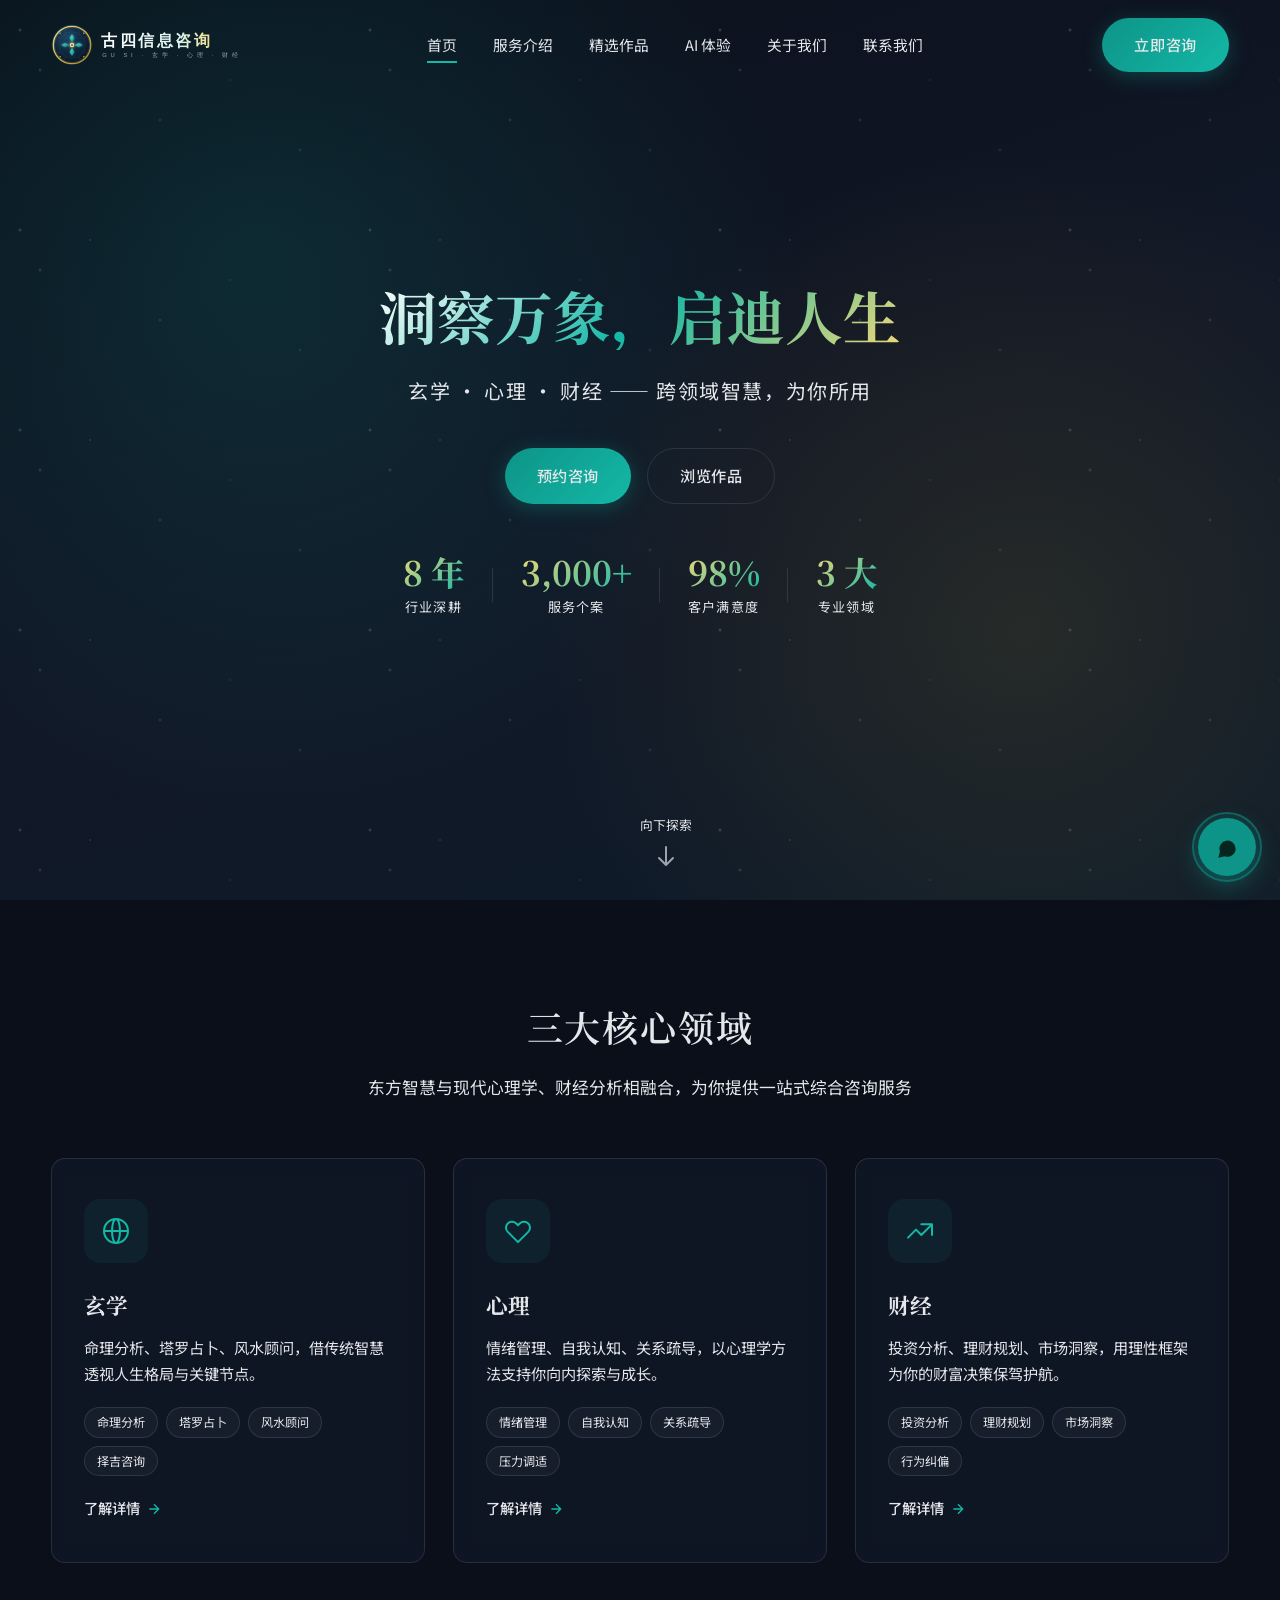
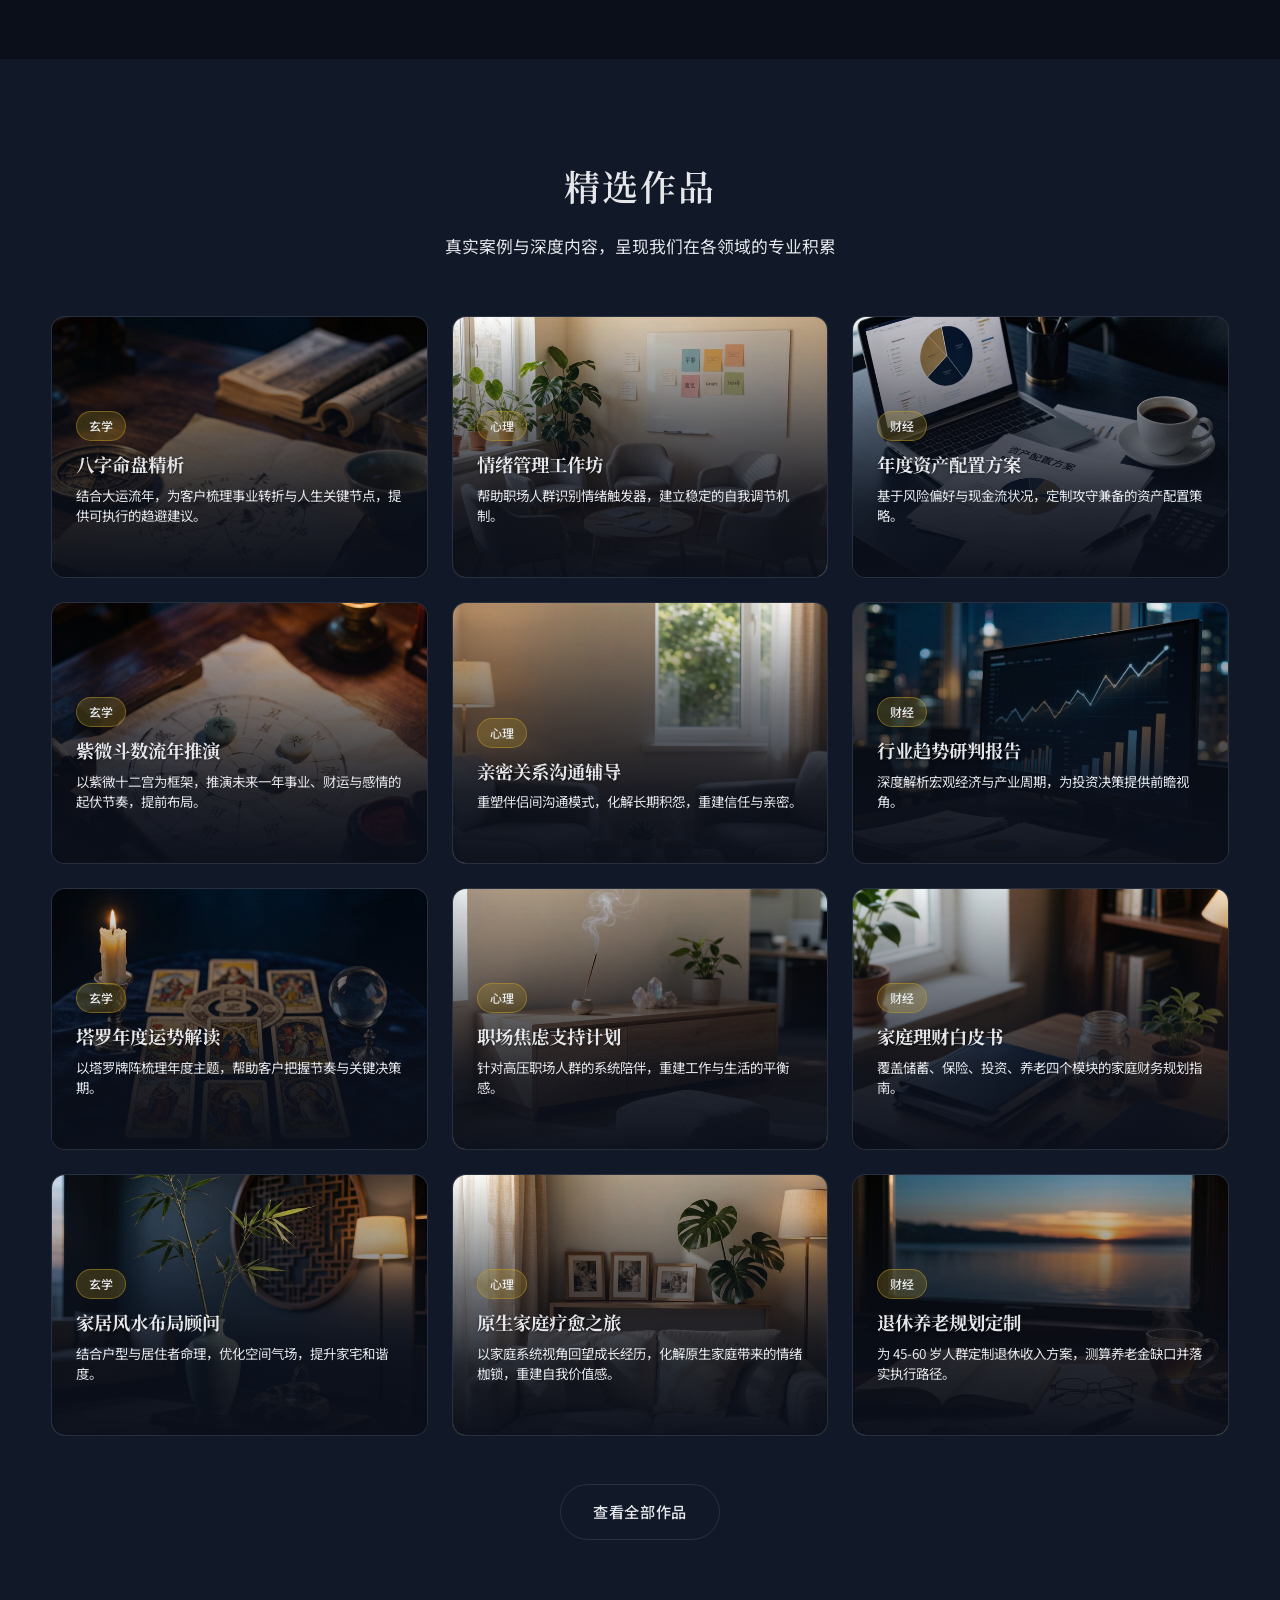
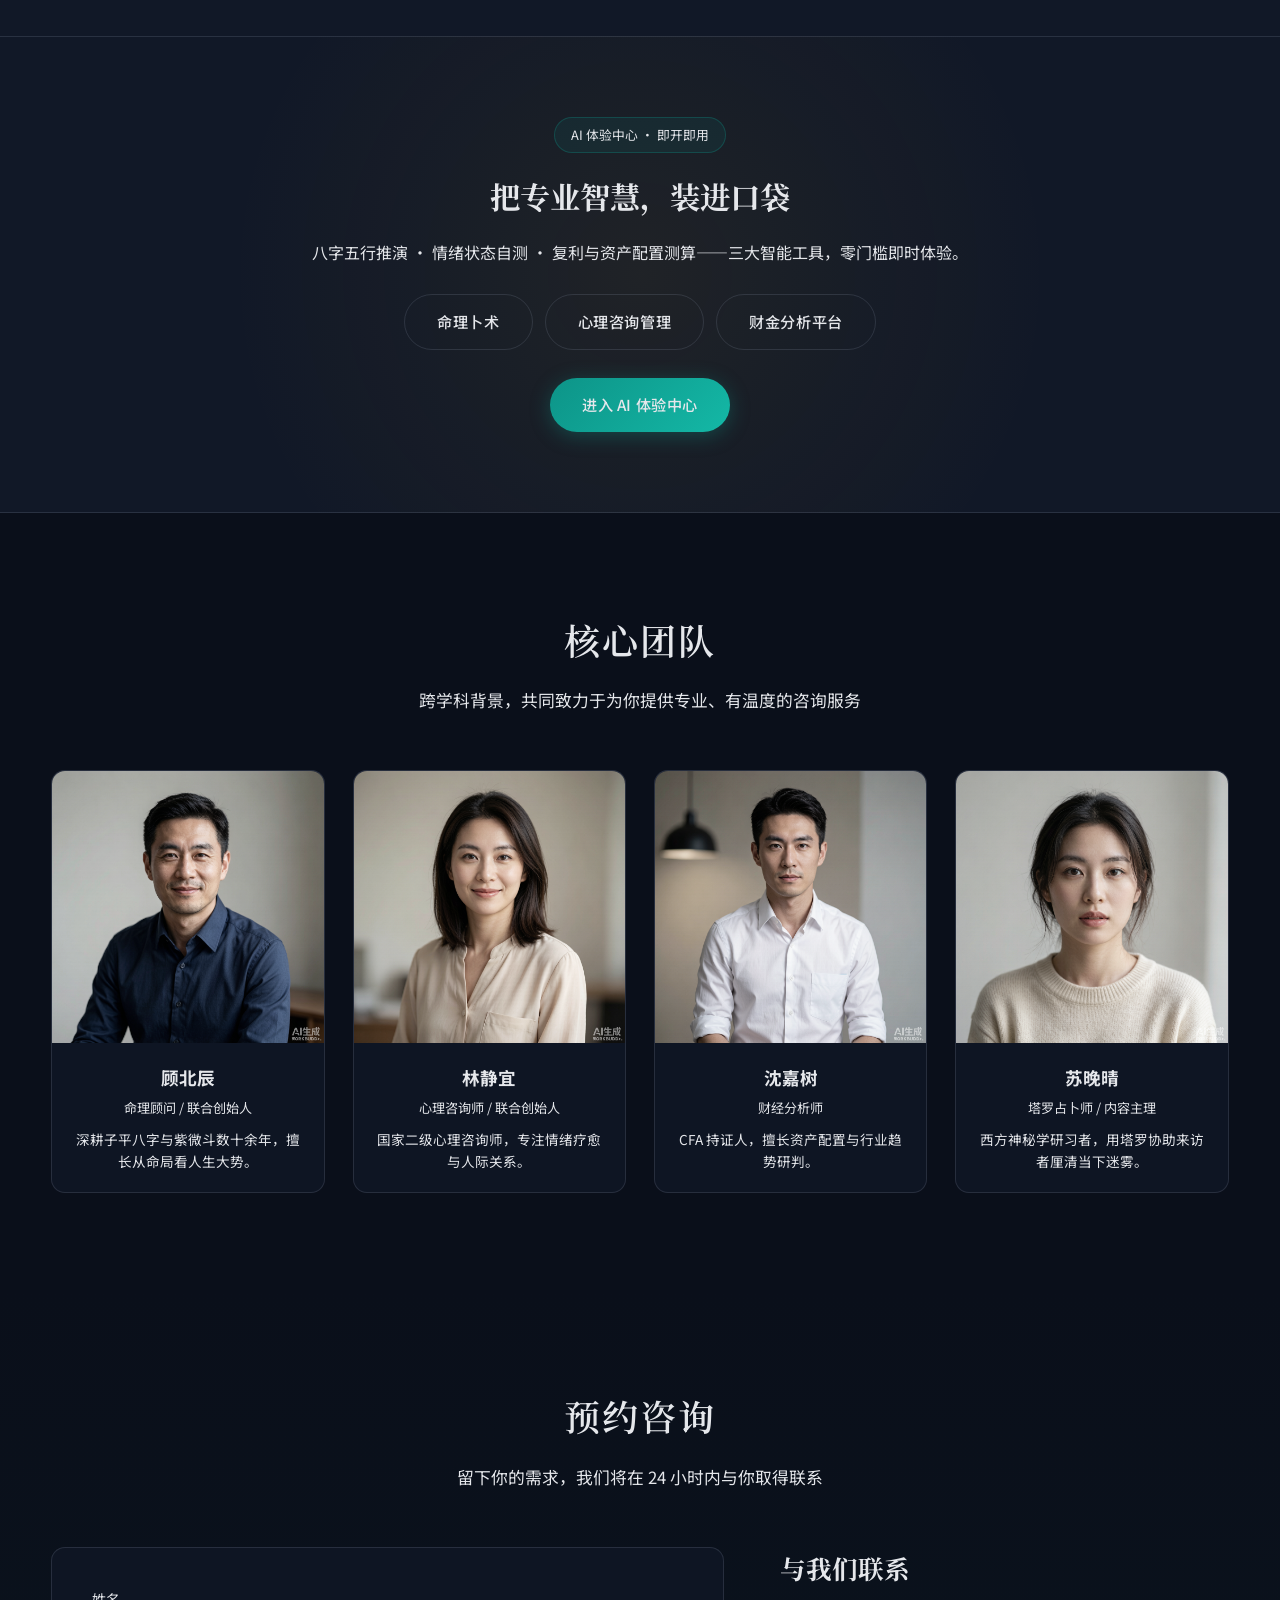
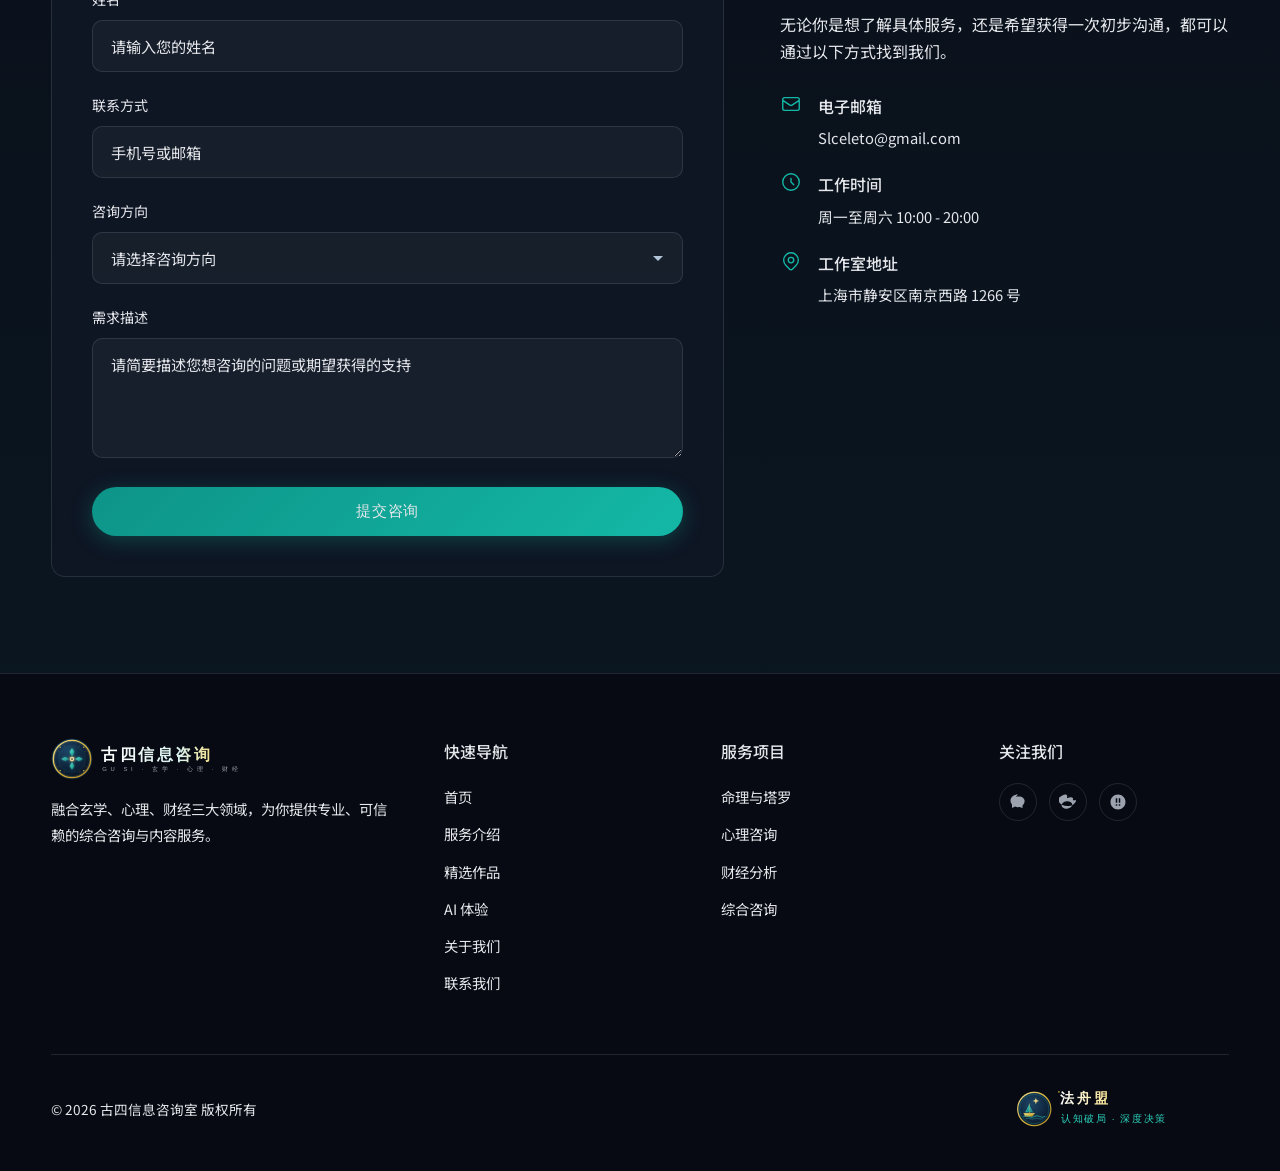
==== index.html @ c59926c9 "feat: 古四文化咨询工作室官网 (静态站点 + Docker 部署) 9 页品牌站(玄学/心理/财经) + Dockerfile(nginx:alpine) + .dockerignore + d" ====
<!DOCTYPE html>
<html lang="zh-CN">
<head>
  <meta charset="UTF-8">
  <meta name="viewport" content="width=device-width, initial-scale=1.0">
  <title>古四信息咨询工作室 | 洞察万象，启迪人生</title>
  <meta name="description" content="古四信息咨询工作室融合玄学、心理、财经三大领域，提供命理分析、情绪疏导、投资理财等综合咨询服务，助你实现身心与财富的全面成长。">
  <link rel="icon" type="image/svg+xml" href="assets/logo-mark.svg">
  <link rel="preconnect" href="https://fonts.googleapis.com">
  <link rel="preconnect" href="https://fonts.gstatic.com" crossorigin>
  <link href="https://fonts.googleapis.com/css2?family=Noto+Sans+SC:wght@300;400;500;600;700&family=Noto+Serif+SC:wght@400;600;700&display=swap" rel="stylesheet">
  <link rel="stylesheet" href="css/style.css?v=2">
</head>
<body>
  <header class="header">
    <div class="container header-inner">
      <a href="index.html" class="logo">
        <img src="assets/logo.svg" alt="古四信息咨询工作室">
      </a>
      <nav class="nav">
        <a href="index.html" class="nav-link active">首页</a>
        <a href="services.html" class="nav-link">服务介绍</a>
        <a href="works.html" class="nav-link">精选作品</a>
        <a href="ai.html" class="nav-link">AI 体验</a>
        <a href="about.html" class="nav-link">关于我们</a>
        <a href="contact.html" class="nav-link">联系我们</a>
      </nav>
      <div class="header-cta">
        <a href="contact.html" class="btn btn-primary">立即咨询</a>
        <button class="menu-toggle" aria-label="菜单">
          <span></span>
          <span></span>
          <span></span>
        </button>
      </div>
    </div>
  </header>

  <main>
    <section class="hero">
      <div class="hero-bg"></div>
      <div class="hero-stars"></div>
      <div class="hero-content">
        <h1 class="hero-title">洞察万象，启迪人生</h1>
        <p class="hero-subtitle">玄学 · 心理 · 财经 —— 跨领域智慧，为你所用</p>
        <div class="hero-actions">
          <a href="contact.html" class="btn btn-primary">预约咨询</a>
          <a href="works.html" class="btn btn-outline">浏览作品</a>
        </div>
        <div class="hero-stats">
          <div class="hero-stat"><strong>8 年</strong><span>行业深耕</span></div>
          <div class="hero-stat"><strong>3,000+</strong><span>服务个案</span></div>
          <div class="hero-stat"><strong>98%</strong><span>客户满意度</span></div>
          <div class="hero-stat"><strong>3 大</strong><span>专业领域</span></div>
        </div>
      </div>
      <div class="scroll-hint">
        <span>向下探索</span>
        <svg xmlns="http://www.w3.org/2000/svg" fill="none" viewBox="0 0 24 24" stroke="currentColor" stroke-width="2">
          <path stroke-linecap="round" stroke-linejoin="round" d="M19 14l-7 7m0 0l-7-7m7 7V3" />
        </svg>
      </div>
    </section>

    <section class="section" id="services">
      <div class="container">
        <h2 class="section-title reveal">三大核心领域</h2>
        <p class="section-subtitle reveal">东方智慧与现代心理学、财经分析相融合，为你提供一站式综合咨询服务</p>
        <div class="services-grid">
          <a href="services.html#metaphysics" class="service-card reveal">
            <div class="service-icon">
              <svg xmlns="http://www.w3.org/2000/svg" fill="none" viewBox="0 0 24 24" stroke="currentColor" stroke-width="1.5">
                <path stroke-linecap="round" stroke-linejoin="round" d="M21 12a9 9 0 01-9 9m9-9a9 9 0 00-9-9m9 9H3m9 9a9 9 0 01-9-9m9 9c1.657 0 3-4.03 3-9s-1.343-9-3-9m0 18c-1.657 0-3-4.03-3-9s1.343-9 3-9m-9 9a9 9 0 019-9" />
              </svg>
            </div>
            <h3>玄学</h3>
            <p>命理分析、塔罗占卜、风水顾问，借传统智慧透视人生格局与关键节点。</p>
            <div class="service-tags">
              <span>命理分析</span>
              <span>塔罗占卜</span>
              <span>风水顾问</span>
              <span>择吉咨询</span>
            </div>
            <span class="service-link">了解详情 <svg width="16" height="16" viewBox="0 0 24 24" fill="none" stroke="currentColor" stroke-width="2"><path d="M5 12h14M12 5l7 7-7 7"/></svg></span>
          </a>
          <a href="services.html#psychology" class="service-card reveal">
            <div class="service-icon">
              <svg xmlns="http://www.w3.org/2000/svg" fill="none" viewBox="0 0 24 24" stroke="currentColor" stroke-width="1.5">
                <path stroke-linecap="round" stroke-linejoin="round" d="M4.318 6.318a4.5 4.5 0 000 6.364L12 20.364l7.682-7.682a4.5 4.5 0 00-6.364-6.364L12 7.636l-1.318-1.318a4.5 4.5 0 00-6.364 0z" />
              </svg>
            </div>
            <h3>心理</h3>
            <p>情绪管理、自我认知、关系疏导，以心理学方法支持你向内探索与成长。</p>
            <div class="service-tags">
              <span>情绪管理</span>
              <span>自我认知</span>
              <span>关系疏导</span>
              <span>压力调适</span>
            </div>
            <span class="service-link">了解详情 <svg width="16" height="16" viewBox="0 0 24 24" fill="none" stroke="currentColor" stroke-width="2"><path d="M5 12h14M12 5l7 7-7 7"/></svg></span>
          </a>
          <a href="services.html#finance" class="service-card reveal">
            <div class="service-icon">
              <svg xmlns="http://www.w3.org/2000/svg" fill="none" viewBox="0 0 24 24" stroke="currentColor" stroke-width="1.5">
                <path stroke-linecap="round" stroke-linejoin="round" d="M13 7h8m0 0v8m0-8l-8 8-4-4-6 6" />
              </svg>
            </div>
            <h3>财经</h3>
            <p>投资分析、理财规划、市场洞察，用理性框架为你的财富决策保驾护航。</p>
            <div class="service-tags">
              <span>投资分析</span>
              <span>理财规划</span>
              <span>市场洞察</span>
              <span>行为纠偏</span>
            </div>
            <span class="service-link">了解详情 <svg width="16" height="16" viewBox="0 0 24 24" fill="none" stroke="currentColor" stroke-width="2"><path d="M5 12h14M12 5l7 7-7 7"/></svg></span>
          </a>
        </div>
      </div>
    </section>

    <section class="section" style="background: var(--color-bg-soft);" id="works">
      <div class="container">
        <h2 class="section-title reveal">精选作品</h2>
        <p class="section-subtitle reveal">真实案例与深度内容，呈现我们在各领域的专业积累</p>
        <div class="works-grid">
          <div class="work-card reveal" data-category="metaphysics" data-id="bazi">
            <img src="assets/works/work-bazi.jpg" alt="八字命盘精析" class="work-thumb">
            <div class="work-overlay">
              <div class="work-meta">
                <span class="tag">玄学</span>
                <h3 class="work-title">八字命盘精析</h3>
                <p class="work-desc">结合大运流年，为客户梳理事业转折与人生关键节点，提供可执行的趋避建议。</p>
                <p class="work-detail"><strong>背景</strong>35 岁创业者转型受阻两年，连续决策失误</p>
                <p class="work-detail"><strong>成效</strong>半年完成团队重组，业绩同比增长 40%</p>
                <span class="service-link">查看详情 <svg width="16" height="16" viewBox="0 0 24 24" fill="none" stroke="currentColor" stroke-width="2"><path d="M5 12h14M12 5l7 7-7 7"/></svg></span>
              </div>
            </div>
          </div>
          <div class="work-card reveal" data-category="psychology" data-id="emotion">
            <img src="assets/works/work-emotion.jpg" alt="情绪管理工作坊" class="work-thumb">
            <div class="work-overlay">
              <div class="work-meta">
                <span class="tag">心理</span>
                <h3 class="work-title">情绪管理工作坊</h3>
                <p class="work-desc">帮助职场人群识别情绪触发器，建立稳定的自我调节机制。</p>
                <p class="work-detail"><strong>背景</strong>互联网团队 30 人，高压下离职率上升 45%</p>
                <p class="work-detail"><strong>成效</strong>情绪健康指数提升 62%，离职率回落</p>
                <span class="service-link">查看详情 <svg width="16" height="16" viewBox="0 0 24 24" fill="none" stroke="currentColor" stroke-width="2"><path d="M5 12h14M12 5l7 7-7 7"/></svg></span>
              </div>
            </div>
          </div>
          <div class="work-card reveal" data-category="finance" data-id="asset">
            <img src="assets/works/work-asset.jpg" alt="年度资产配置方案" class="work-thumb">
            <div class="work-overlay">
              <div class="work-meta">
                <span class="tag">财经</span>
                <h3 class="work-title">年度资产配置方案</h3>
                <p class="work-desc">基于风险偏好与现金流状况，定制攻守兼备的资产配置策略。</p>
                <p class="work-detail"><strong>背景</strong>高管家庭年收入 120 万，资产集中于房产</p>
                <p class="work-detail"><strong>成效</strong>组合波动率降 35%，收益稳健跑赢通胀</p>
                <span class="service-link">查看详情 <svg width="16" height="16" viewBox="0 0 24 24" fill="none" stroke="currentColor" stroke-width="2"><path d="M5 12h14M12 5l7 7-7 7"/></svg></span>
              </div>
            </div>
          </div>
          <div class="work-card reveal" data-category="metaphysics" data-id="ziwei">
            <img src="assets/works/work-ziwei.jpg" alt="紫微斗数流年推演" class="work-thumb">
            <div class="work-overlay">
              <div class="work-meta">
                <span class="tag">玄学</span>
                <h3 class="work-title">紫微斗数流年推演</h3>
                <p class="work-desc">以紫微十二宫为框架，推演未来一年事业、财运与感情的起伏节奏，提前布局。</p>
                <p class="work-detail"><strong>背景</strong>独立设计师收入不稳，在扩张与求稳间两难</p>
                <p class="work-detail"><strong>成效</strong>聚焦高客单产品线，斩获上市公司长期合约</p>
                <span class="service-link">查看详情 <svg width="16" height="16" viewBox="0 0 24 24" fill="none" stroke="currentColor" stroke-width="2"><path d="M5 12h14M12 5l7 7-7 7"/></svg></span>
              </div>
            </div>
          </div>
          <div class="work-card reveal" data-category="psychology" data-id="relationship">
            <img src="assets/works/work-relationship.jpg" alt="亲密关系沟通辅导" class="work-thumb">
            <div class="work-overlay">
              <div class="work-meta">
                <span class="tag">心理</span>
                <h3 class="work-title">亲密关系沟通辅导</h3>
                <p class="work-desc">重塑伴侣间沟通模式，化解长期积怨，重建信任与亲密。</p>
                <p class="work-detail"><strong>背景</strong>结婚 7 年夫妻冷战频发，信任受损</p>
                <p class="work-detail"><strong>成效</strong>从分居边缘回到深度对话，关系显著回暖</p>
                <span class="service-link">查看详情 <svg width="16" height="16" viewBox="0 0 24 24" fill="none" stroke="currentColor" stroke-width="2"><path d="M5 12h14M12 5l7 7-7 7"/></svg></span>
              </div>
            </div>
          </div>
          <div class="work-card reveal" data-category="finance" data-id="industry">
            <img src="assets/works/work-industry.jpg" alt="行业趋势研判报告" class="work-thumb">
            <div class="work-overlay">
              <div class="work-meta">
                <span class="tag">财经</span>
                <h3 class="work-title">行业趋势研判报告</h3>
                <p class="work-desc">深度解析宏观经济与产业周期，为投资决策提供前瞻视角。</p>
                <p class="work-detail"><strong>背景</strong>制造业客户关注新能源板块布局窗口</p>
                <p class="work-detail"><strong>成效</strong>精准避让两轮回调，组合年内 +23%</p>
                <span class="service-link">查看详情 <svg width="16" height="16" viewBox="0 0 24 24" fill="none" stroke="currentColor" stroke-width="2"><path d="M5 12h14M12 5l7 7-7 7"/></svg></span>
              </div>
            </div>
          </div>
          <div class="work-card reveal" data-category="metaphysics" data-id="tarot">
            <img src="assets/works/work-tarot.jpg" alt="塔罗年度运势解读" class="work-thumb">
            <div class="work-overlay">
              <div class="work-meta">
                <span class="tag">玄学</span>
                <h3 class="work-title">塔罗年度运势解读</h3>
                <p class="work-desc">以塔罗牌阵梳理年度主题，帮助客户把握节奏与关键决策期。</p>
                <p class="work-detail"><strong>背景</strong>产品经理在职业转型与感情选择间反复纠结</p>
                <p class="work-detail"><strong>成效</strong>厘清优先级，3 个月内完成转型并开启新关系</p>
                <span class="service-link">查看详情 <svg width="16" height="16" viewBox="0 0 24 24" fill="none" stroke="currentColor" stroke-width="2"><path d="M5 12h14M12 5l7 7-7 7"/></svg></span>
              </div>
            </div>
          </div>
          <div class="work-card reveal" data-category="psychology" data-id="anxiety">
            <img src="assets/works/work-anxiety.jpg" alt="职场焦虑支持计划" class="work-thumb">
            <div class="work-overlay">
              <div class="work-meta">
                <span class="tag">心理</span>
                <h3 class="work-title">职场焦虑支持计划</h3>
                <p class="work-desc">针对高压职场人群的系统陪伴，重建工作与生活的平衡感。</p>
                <p class="work-detail"><strong>背景</strong>连续加班 3 年的中层管理者出现躯体化失眠</p>
                <p class="work-detail"><strong>成效</strong>入睡时间缩短至 20 分钟，焦虑量表显著下降</p>
                <span class="service-link">查看详情 <svg width="16" height="16" viewBox="0 0 24 24" fill="none" stroke="currentColor" stroke-width="2"><path d="M5 12h14M12 5l7 7-7 7"/></svg></span>
              </div>
            </div>
          </div>
          <div class="work-card reveal" data-category="finance" data-id="family">
            <img src="assets/works/work-family.jpg" alt="家庭理财白皮书" class="work-thumb">
            <div class="work-overlay">
              <div class="work-meta">
                <span class="tag">财经</span>
                <h3 class="work-title">家庭理财白皮书</h3>
                <p class="work-desc">覆盖储蓄、保险、投资、养老四个模块的家庭财务规划指南。</p>
                <p class="work-detail"><strong>背景</strong>二胎家庭希望平衡教育储备与养老规划</p>
                <p class="work-detail"><strong>成效</strong>五年储蓄率提升 18%，教育金目标如期达成</p>
                <span class="service-link">查看详情 <svg width="16" height="16" viewBox="0 0 24 24" fill="none" stroke="currentColor" stroke-width="2"><path d="M5 12h14M12 5l7 7-7 7"/></svg></span>
              </div>
            </div>
          </div>
          <div class="work-card reveal" data-category="metaphysics" data-id="fengshui">
            <img src="assets/works/work-fengshui.jpg" alt="家居风水布局顾问" class="work-thumb">
            <div class="work-overlay">
              <div class="work-meta">
                <span class="tag">玄学</span>
                <h3 class="work-title">家居风水布局顾问</h3>
                <p class="work-desc">结合户型与居住者命理，优化空间气场，提升家宅和谐度。</p>
                <p class="work-detail"><strong>背景</strong>新房业主入住后睡眠与家宅运势俱感不顺</p>
                <p class="work-detail"><strong>成效</strong>居住体验显著改善，家宅安宁反馈良好</p>
                <span class="service-link">查看详情 <svg width="16" height="16" viewBox="0 0 24 24" fill="none" stroke="currentColor" stroke-width="2"><path d="M5 12h14M12 5l7 7-7 7"/></svg></span>
              </div>
            </div>
          </div>
          <div class="work-card reveal" data-category="psychology" data-id="origin">
            <img src="assets/works/work-origin.jpg" alt="原生家庭疗愈之旅" class="work-thumb">
            <div class="work-overlay">
              <div class="work-meta">
                <span class="tag">心理</span>
                <h3 class="work-title">原生家庭疗愈之旅</h3>
                <p class="work-desc">以家庭系统视角回望成长经历，化解原生家庭带来的情绪枷锁，重建自我价值感。</p>
                <p class="work-detail"><strong>背景</strong>女性高管事业果决，亲密关系却屡屡自我推开</p>
                <p class="work-detail"><strong>成效</strong>16 周完成看见-哀悼-重建，开启安全亲密关系</p>
                <span class="service-link">查看详情 <svg width="16" height="16" viewBox="0 0 24 24" fill="none" stroke="currentColor" stroke-width="2"><path d="M5 12h14M12 5l7 7-7 7"/></svg></span>
              </div>
            </div>
          </div>
          <div class="work-card reveal" data-category="finance" data-id="retire">
            <img src="assets/works/work-retire.jpg" alt="退休养老规划定制" class="work-thumb">
            <div class="work-overlay">
              <div class="work-meta">
                <span class="tag">财经</span>
                <h3 class="work-title">退休养老规划定制</h3>
                <p class="work-desc">为 45-60 岁人群定制退休收入方案，测算养老金缺口并落实执行路径。</p>
                <p class="work-detail"><strong>背景</strong>52 岁高管计划 58 岁退休，养老金缺口心里没底</p>
                <p class="work-detail"><strong>成效</strong>养老支撑概率 68%→92%，27 年现金流全覆盖</p>
                <span class="service-link">查看详情 <svg width="16" height="16" viewBox="0 0 24 24" fill="none" stroke="currentColor" stroke-width="2"><path d="M5 12h14M12 5l7 7-7 7"/></svg></span>
              </div>
            </div>
          </div>
        </div>
        <div class="load-more reveal">
          <a href="works.html" class="btn btn-outline">查看全部作品</a>
        </div>
      </div>
    </section>

    <section class="section-cta" id="ai-preview">
      <div class="container reveal">
        <span style="display:inline-flex;align-items:center;gap:8px;padding:6px 16px;border-radius:999px;font-size:0.8rem;color:var(--color-accent-light);background:rgba(13,148,136,0.1);border:1px solid rgba(13,148,136,0.3);margin-bottom:18px">AI 体验中心 · 即开即用</span>
        <h2>把专业智慧，装进口袋</h2>
        <p>八字五行推演 · 情绪状态自测 · 复利与资产配置测算——三大智能工具，零门槛即时体验。</p>
        <div style="display:flex;gap:12px;justify-content:center;flex-wrap:wrap;margin:24px 0 28px">
          <a href="ai-metaphysics.html" class="btn btn-outline">命理卜术</a>
          <a href="ai-psychology.html" class="btn btn-outline">心理咨询管理</a>
          <a href="ai-finance.html" class="btn btn-outline">财金分析平台</a>
        </div>
        <a href="ai.html" class="btn btn-primary">进入 AI 体验中心</a>
      </div>
    </section>

    <section class="section" id="team">
      <div class="container">
        <h2 class="section-title reveal">核心团队</h2>
        <p class="section-subtitle reveal">跨学科背景，共同致力于为你提供专业、有温度的咨询服务</p>
        <div class="team-grid">
          <div class="team-card reveal">
            <img src="assets/team/team-gu-beichen.jpg" alt="顾北辰" class="team-avatar">
            <div class="team-info">
              <h4>顾北辰</h4>
              <div class="role">命理顾问 / 联合创始人</div>
              <p class="brief">深耕子平八字与紫微斗数十余年，擅长从命局看人生大势。</p>
            </div>
            <div class="team-bio">
              <p>顾北辰老师研习传统命理十余年，师承金陵一脉，服务个案超 2000 例。著有《命理入门十二讲》，长期为企业家与创业者提供大运流年与择机建议。他认为命理不是宿命，而是帮助人看清自身禀赋与时机，从而做出更清醒的人生选择。</p>
            </div>
          </div>
          <div class="team-card reveal">
            <img src="assets/team/team-lin-jingyi.jpg" alt="林静宜" class="team-avatar">
            <div class="team-info">
              <h4>林静宜</h4>
              <div class="role">心理咨询师 / 联合创始人</div>
              <p class="brief">国家二级心理咨询师，专注情绪疗愈与人际关系。</p>
            </div>
            <div class="team-bio">
              <p>林静宜老师毕业于华东师范大学心理学系，国家二级心理咨询师，拥有 8 年临床经验，累计咨询时长 4000+ 小时。擅长整合认知行为疗法（CBT）与正念技术，常年服务互联网与金融行业高压力人群，帮助他们重建情绪秩序与关系边界。</p>
            </div>
          </div>
          <div class="team-card reveal">
            <img src="assets/team/team-shen-jiashu.jpg" alt="沈嘉树" class="team-avatar">
            <div class="team-info">
              <h4>沈嘉树</h4>
              <div class="role">财经分析师</div>
              <p class="brief">CFA 持证人，擅长资产配置与行业趋势研判。</p>
            </div>
            <div class="team-bio">
              <p>沈嘉树老师为 CFA 持证人，曾任头部券商研究所行业研究员近十年，覆盖新能源、消费与高端制造板块。坚持用数据与逻辑为投资决策提供支撑，同时深耕行为金融，帮助高净值客户识别追涨杀跌等认知偏差，实现纪律化投资。</p>
            </div>
          </div>
          <div class="team-card reveal">
            <img src="assets/team/team-su-wanqing.jpg" alt="苏晚晴" class="team-avatar">
            <div class="team-info">
              <h4>苏晚晴</h4>
              <div class="role">塔罗占卜师 / 内容主理</div>
              <p class="brief">西方神秘学研习者，用塔罗协助来访者厘清当下迷雾。</p>
            </div>
            <div class="team-bio">
              <p>苏晚晴老师研习塔罗与占星逾八年，师承伦敦占星学院进修课程，服务风格细腻温和。她相信塔罗的价值在于启发思考、看见盲区，而非给出唯一答案，长期为都市青年提供情感与职业方向的主题占卜与自我梳理。</p>
            </div>
          </div>
        </div>
      </div>
    </section>

    <section class="section contact-section" id="contact">
      <div class="container">
        <h2 class="section-title reveal">预约咨询</h2>
        <p class="section-subtitle reveal">留下你的需求，我们将在 24 小时内与你取得联系</p>
        <div class="contact-grid reveal">
          <div class="form-card">
            <form class="contact-form">
              <div class="form-group">
                <label for="name">姓名</label>
                <input type="text" id="name" name="name" class="form-control" placeholder="请输入您的姓名">
                <div class="error-msg"></div>
              </div>
              <div class="form-group">
                <label for="contact">联系方式</label>
                <input type="text" id="contact" name="contact" class="form-control" placeholder="手机号或邮箱">
                <div class="error-msg"></div>
              </div>
              <div class="form-group">
                <label for="direction">咨询方向</label>
                <select id="direction" name="direction" class="form-control">
                  <option value="">请选择咨询方向</option>
                  <option value="metaphysics">玄学（命理 / 塔罗 / 风水）</option>
                  <option value="psychology">心理（情绪 / 认知 / 关系）</option>
                  <option value="finance">财经（投资 / 理财 / 市场）</option>
                  <option value="comprehensive">综合咨询</option>
                </select>
                <div class="error-msg"></div>
              </div>
              <div class="form-group">
                <label for="content">需求描述</label>
                <textarea id="content" name="content" class="form-control" placeholder="请简要描述您想咨询的问题或期望获得的支持"></textarea>
                <div class="error-msg"></div>
              </div>
              <button type="submit" class="btn btn-primary" style="width: 100%;">提交咨询</button>
            </form>
          </div>
          <div class="contact-info">
            <h3>与我们联系</h3>
            <p>无论你是想了解具体服务，还是希望获得一次初步沟通，都可以通过以下方式找到我们。</p>
            <div class="info-item">
              <svg xmlns="http://www.w3.org/2000/svg" fill="none" viewBox="0 0 24 24" stroke="currentColor" stroke-width="1.5">
                <path stroke-linecap="round" stroke-linejoin="round" d="M3 8l7.89 5.26a2 2 0 002.22 0L21 8M5 19h14a2 2 0 002-2V7a2 2 0 00-2-2H5a2 2 0 00-2 2v10a2 2 0 002 2z" />
              </svg>
              <div>
                <strong>电子邮箱</strong>
                <span>Slceleto@gmail.com</span>
              </div>
            </div>
            <div class="info-item">
              <svg xmlns="http://www.w3.org/2000/svg" fill="none" viewBox="0 0 24 24" stroke="currentColor" stroke-width="1.5">
                <path stroke-linecap="round" stroke-linejoin="round" d="M12 8v4l3 3m6-3a9 9 0 11-18 0 9 9 0 0118 0z" />
              </svg>
              <div>
                <strong>工作时间</strong>
                <span>周一至周六 10:00 - 20:00</span>
              </div>
            </div>
            <div class="info-item">
              <svg xmlns="http://www.w3.org/2000/svg" fill="none" viewBox="0 0 24 24" stroke="currentColor" stroke-width="1.5">
                <path stroke-linecap="round" stroke-linejoin="round" d="M17.657 16.657L13.414 20.9a1.998 1.998 0 01-2.827 0l-4.244-4.243a8 8 0 1111.314 0z" />
                <path stroke-linecap="round" stroke-linejoin="round" d="M15 11a3 3 0 11-6 0 3 3 0 016 0z" />
              </svg>
              <div>
                <strong>工作室地址</strong>
                <span>上海市静安区南京西路 1266 号</span>
              </div>
            </div>
          </div>
        </div>
      </div>
    </section>
  </main>

  <footer class="footer">
    <div class="container">
      <div class="footer-grid">
        <div class="footer-brand">
          <a href="index.html" class="logo">
            <img src="assets/logo.svg" alt="古四信息咨询工作室">
          </a>
          <p>融合玄学、心理、财经三大领域，为你提供专业、可信赖的综合咨询与内容服务。</p>
        </div>
        <div>
          <h4 class="footer-title">快速导航</h4>
          <ul class="footer-links">
            <li><a href="index.html">首页</a></li>
            <li><a href="services.html">服务介绍</a></li>
            <li><a href="works.html">精选作品</a></li>
            <li><a href="ai.html">AI 体验</a></li>
            <li><a href="about.html">关于我们</a></li>
            <li><a href="contact.html">联系我们</a></li>
          </ul>
        </div>
        <div>
          <h4 class="footer-title">服务项目</h4>
          <ul class="footer-links">
            <li><a href="services.html#metaphysics">命理与塔罗</a></li>
            <li><a href="services.html#psychology">心理咨询</a></li>
            <li><a href="services.html#finance">财经分析</a></li>
            <li><a href="contact.html">综合咨询</a></li>
          </ul>
        </div>
        <div>
          <h4 class="footer-title">关注我们</h4>
          <div class="social-links">
            <a href="#" aria-label="微信"><svg width="18" height="18" viewBox="0 0 24 24" fill="currentColor"><path d="M8.5 13a1.5 1.5 0 100-3 1.5 1.5 0 000 3zm5 0a1.5 1.5 0 100-3 1.5 1.5 0 000 3z"/><path d="M12 2C6.48 2 2 5.58 2 10c0 2.03.76 3.87 2 5.29V20l4.09-1.87c1.25.53 2.64.82 4.12.82.65 0 1.28-.06 1.89-.17L18 20v-3.5c1.69-1.43 2.8-3.52 2.8-5.88 0-3.31-3.36-6-7.5-6S5.8 5.31 5.8 8.5"/></svg></a>
            <a href="#" aria-label="微博"><svg width="18" height="18" viewBox="0 0 24 24" fill="currentColor"><path d="M10.98 20.89c-3.93.44-7.31-1.4-7.55-4.1-.24-2.7 2.73-5.34 6.66-5.78 3.93-.44 7.31 1.4 7.55 4.1.24 2.7-2.73 5.34-6.66 5.78zm7.84-11.36c-.32-.1-.54-.17-.37-.61.36-.92.4-1.72.01-2.29-1.03-1.48-3.85-1.4-7.1-.04 0 0-1.02.45-.76-.36.5-1.6.42-2.94-.35-3.72-1.74-1.77-6.39.07-10.38 4.1C-1.8 9.47-.12 13.54 3.9 15.68c4.62 2.42 10.52 2.42 14.84-.18 1.84-1.12 3.3-2.87 3.86-4.76.32-1.06-.28-1.57-.78-1.21z"/></svg></a>
            <a href="#" aria-label="小红书"><svg width="18" height="18" viewBox="0 0 24 24" fill="currentColor"><path d="M12 2C6.48 2 2 6.48 2 12s4.48 10 10 10 10-4.48 10-10S17.52 2 12 2zm-1 15h-2v-2h2v2zm0-4h-2V7h2v6zm4 4h-2v-2h2v2zm0-4h-2V7h2v6z"/></svg></a>
          </div>
        </div>
      </div>
      <div class="footer-bottom">
        <span>© 2026 古四信息咨询室 版权所有</span>
        <span class="footer-brand-badge" title="法舟盟 · 认知破局、深度决策">
          <img src="assets/fazhoumeng.svg" alt="法舟盟 · 认知破局、深度决策">
        </span>
      </div>
    </div>
  </footer>

  <!-- 作品详情模态框 -->
  <div class="modal-overlay" id="workModal" role="dialog" aria-modal="true" aria-labelledby="modalTitle">
    <div class="work-modal">
      <button class="modal-close" aria-label="关闭详情">×</button>
      <div class="modal-hero">
        <img id="modalImage" src="" alt="">
        <div class="modal-hero-overlay">
          <span class="tag" id="modalTag"></span>
          <h2 id="modalTitle"></h2>
          <p id="modalDesc"></p>
        </div>
      </div>
      <div class="modal-body">
        <section class="modal-section">
          <h3>背景故事</h3>
          <div id="modalStory"></div>
        </section>
        <section class="modal-section">
          <h3>服务过程</h3>
          <div class="process-list" id="modalProcess"></div>
        </section>
        <section class="modal-section">
          <h3>成效亮点</h3>
          <div class="results-grid" id="modalResults"></div>
        </section>
        <section class="modal-section">
          <h3>客户评价</h3>
          <blockquote class="quote-block">
            <p id="modalQuote"></p>
            <footer id="modalQuoteFrom"></footer>
          </blockquote>
        </section>
        <div class="tag-chips" id="modalTags"></div>
        <div class="modal-cta">
          <a href="contact.html" class="btn btn-primary" id="modalCta">预约同类咨询</a>
          <a href="services.html" class="btn btn-outline">了解更多服务</a>
        </div>
      </div>
    </div>
  </div>

  <script src="js/main.js"></script>
</body>
</html>
---- css/style.css ----
/* 古四信息咨询工作室官网 - 共享样式 */

:root {
  --color-bg: #0a0f1a;
  --color-bg-soft: #111827;
  --color-bg-card: rgba(17, 24, 39, 0.72);
  --color-primary: #0d9488;
  --color-primary-light: #14b8a6;
  --color-accent: #c9a227;
  --color-accent-light: #f0d878;
  --color-text: #e5e7eb;
  --color-text-muted: #9ca3af;
  --color-border: rgba(148, 163, 184, 0.18);
  --color-glow: rgba(13, 148, 136, 0.35);
  --font-sans: "Noto Sans SC", "PingFang SC", "Microsoft YaHei", sans-serif;
  --font-serif: "Noto Serif SC", "Songti SC", serif;
  --radius: 14px;
  --transition: 0.28s cubic-bezier(0.4, 0, 0.2, 1);
  --max-width: 1280px;
}

* {
  margin: 0;
  padding: 0;
  box-sizing: border-box;
}

html {
  scroll-behavior: smooth;
  color-scheme: dark;
}

body {
  font-family: var(--font-sans);
  background: var(--color-bg);
  color: var(--color-text);
  line-height: 1.7;
  overflow-x: hidden;
  color-scheme: dark;
  -webkit-text-fill-color: var(--color-text);
}

a {
  color: inherit;
  text-decoration: none;
}

img {
  max-width: 100%;
  display: block;
}

.container {
  width: 92%;
  max-width: var(--max-width);
  margin: 0 auto;
}

.section {
  padding: 96px 0;
}

.section-title {
  font-family: var(--font-serif);
  font-size: 2.25rem;
  font-weight: 600;
  text-align: center;
  margin-bottom: 16px;
  letter-spacing: 0.05em;
}

.section-subtitle {
  text-align: center;
  color: var(--color-text-muted);
  font-size: 1.05rem;
  max-width: 640px;
  margin: 0 auto 56px;
}

.btn {
  display: inline-flex;
  align-items: center;
  justify-content: center;
  gap: 8px;
  padding: 14px 32px;
  border-radius: 999px;
  font-size: 0.95rem;
  font-weight: 500;
  letter-spacing: 0.04em;
  transition: all var(--transition);
  cursor: pointer;
  border: none;
}

.btn-primary {
  background: linear-gradient(135deg, var(--color-primary), var(--color-primary-light));
  color: #fff;
  box-shadow: 0 4px 20px var(--color-glow);
}

.btn-primary:hover {
  transform: translateY(-2px);
  box-shadow: 0 8px 32px var(--color-glow), 0 0 18px rgba(201, 162, 39, 0.25);
}

.btn-outline {
  background: transparent;
  color: var(--color-text);
  border: 1px solid var(--color-border);
}

.btn-outline:hover {
  border-color: var(--color-primary);
  color: var(--color-primary-light);
  background: rgba(13, 148, 136, 0.08);
}

.tag {
  display: inline-block;
  padding: 4px 12px;
  border-radius: 999px;
  font-size: 0.75rem;
  font-weight: 500;
  background: rgba(201, 162, 39, 0.12);
  color: var(--color-accent-light);
  border: 1px solid rgba(201, 162, 39, 0.25);
}

/* Header */
.header {
  position: fixed;
  top: 0;
  left: 0;
  width: 100%;
  z-index: 1000;
  padding: 18px 0;
  transition: all var(--transition);
}

.header.scrolled {
  padding: 12px 0;
  background: rgba(10, 15, 26, 0.82);
  backdrop-filter: blur(16px);
  -webkit-backdrop-filter: blur(16px);
  border-bottom: 1px solid var(--color-border);
}

.header-inner {
  display: flex;
  align-items: center;
  justify-content: space-between;
}

.logo {
  display: flex;
  align-items: center;
  gap: 12px;
}

.logo img {
  height: 42px;
  width: auto;
  object-fit: contain;
  transition: all var(--transition);
  flex-shrink: 0;
}

.logo:hover img {
  filter: drop-shadow(0 0 10px rgba(13, 148, 136, 0.5));
  transform: scale(1.04);
}

.logo-text {
  font-family: var(--font-serif);
  font-size: 1.15rem;
  font-weight: 600;
  letter-spacing: 0.06em;
  color: #fff;
  transition: color var(--transition);
}

.logo:hover .logo-text {
  color: var(--color-accent-light);
}

.nav {
  display: flex;
  align-items: center;
  gap: 36px;
}

.nav-link {
  position: relative;
  font-size: 0.92rem;
  color: var(--color-text-muted);
  transition: color var(--transition);
}

.nav-link::after {
  content: "";
  position: absolute;
  bottom: -6px;
  left: 0;
  width: 0;
  height: 2px;
  background: var(--color-primary-light);
  transition: width var(--transition);
}

.nav-link:hover,
.nav-link.active {
  color: var(--color-text);
}

.nav-link:hover::after,
.nav-link.active::after {
  width: 100%;
}

.header-cta {
  display: flex;
  align-items: center;
  gap: 16px;
}

.menu-toggle {
  display: none;
  flex-direction: column;
  gap: 5px;
  background: none;
  border: none;
  cursor: pointer;
  padding: 6px;
}

.menu-toggle span {
  display: block;
  width: 24px;
  height: 2px;
  background: var(--color-text);
  transition: all var(--transition);
}

/* Hero */
.hero {
  position: relative;
  min-height: 100vh;
  display: flex;
  align-items: center;
  justify-content: center;
  text-align: center;
  overflow: hidden;
}

.hero-bg {
  position: absolute;
  inset: 0;
  background:
    radial-gradient(circle at 20% 30%, rgba(13, 148, 136, 0.18) 0%, transparent 45%),
    radial-gradient(circle at 80% 70%, rgba(201, 162, 39, 0.12) 0%, transparent 40%),
    linear-gradient(160deg, #0a0f1a 0%, #111827 55%, #0d1b2a 100%);
  z-index: -2;
}

.hero-stars {
  position: absolute;
  inset: 0;
  background-image:
    radial-gradient(2px 2px at 20px 30px, rgba(255,255,255,0.4), transparent),
    radial-gradient(2px 2px at 40px 70px, rgba(255,255,255,0.3), transparent),
    radial-gradient(1px 1px at 90px 40px, rgba(255,255,255,0.5), transparent),
    radial-gradient(2px 2px at 160px 120px, rgba(255,255,255,0.25), transparent),
    radial-gradient(1px 1px at 230px 80px, rgba(255,255,255,0.35), transparent),
    radial-gradient(2px 2px at 300px 150px, rgba(255,255,255,0.2), transparent);
  background-size: 350px 200px;
  opacity: 0.6;
  animation: twinkle 8s ease-in-out infinite alternate;
  z-index: -1;
}

@keyframes twinkle {
  from { opacity: 0.4; transform: translateY(0); }
  to { opacity: 0.75; transform: translateY(-12px); }
}

.hero-content {
  position: relative;
  z-index: 1;
  padding: 0 20px;
  max-width: 880px;
}

.hero-title {
  font-family: var(--font-serif);
  font-size: 3.6rem;
  font-weight: 700;
  line-height: 1.2;
  margin-bottom: 24px;
  background: linear-gradient(135deg, #fff 0%, var(--color-primary-light) 50%, var(--color-accent-light) 100%);
  -webkit-background-clip: text;
  -webkit-text-fill-color: transparent;
  background-clip: text;
  opacity: 0;
  transform: translateY(30px);
  animation: fadeInUp 1s ease forwards 0.3s;
}

.hero-subtitle {
  font-size: 1.25rem;
  color: var(--color-text-muted);
  margin-bottom: 40px;
  letter-spacing: 0.08em;
  opacity: 0;
  transform: translateY(24px);
  animation: fadeInUp 1s ease forwards 0.6s;
}

.hero-actions {
  display: flex;
  gap: 16px;
  justify-content: center;
  opacity: 0;
  transform: translateY(20px);
  animation: fadeInUp 1s ease forwards 0.9s;
}

@keyframes fadeInUp {
  to {
    opacity: 1;
    transform: translateY(0);
  }
}

.scroll-hint {
  position: absolute;
  bottom: 32px;
  left: 50%;
  transform: translateX(-50%);
  display: flex;
  flex-direction: column;
  align-items: center;
  gap: 8px;
  color: var(--color-text-muted);
  font-size: 0.8rem;
  opacity: 0;
  animation: fadeInUp 1s ease forwards 1.3s;
}

/* Hero 数据亮点 */
.hero-stats {
  display: flex;
  gap: 56px;
  justify-content: center;
  margin-top: 48px;
  opacity: 0;
  animation: fadeInUp 1s ease forwards 1.15s;
}

.hero-stat {
  text-align: center;
  position: relative;
}

.hero-stat:not(:last-child)::after {
  content: "";
  position: absolute;
  right: -28px;
  top: 50%;
  transform: translateY(-50%);
  width: 1px;
  height: 34px;
  background: var(--color-border);
}

.hero-stat strong {
  display: block;
  font-family: var(--font-serif);
  font-size: 2.1rem;
  font-weight: 700;
  line-height: 1.2;
  background: linear-gradient(135deg, var(--color-accent-light) 0%, var(--color-primary-light) 100%);
  -webkit-background-clip: text;
  -webkit-text-fill-color: transparent;
  background-clip: text;
}

.hero-stat span {
  font-size: 0.82rem;
  color: var(--color-text-muted);
  letter-spacing: 0.08em;
}

.scroll-hint svg {
  width: 24px;
  height: 24px;
  animation: bounce 2s infinite;
}

@keyframes bounce {
  0%, 100% { transform: translateY(0); }
  50% { transform: translateY(8px); }
}

/* Service Cards */
.services-grid {
  display: grid;
  grid-template-columns: repeat(3, 1fr);
  gap: 28px;
}

.service-card {
  background: var(--color-bg-card);
  border: 1px solid var(--color-border);
  border-radius: var(--radius);
  padding: 40px 32px;
  transition: all var(--transition);
  backdrop-filter: blur(8px);
  cursor: pointer;
}

.service-card:hover {
  transform: translateY(-8px);
  box-shadow: 0 20px 48px rgba(0, 0, 0, 0.35), 0 0 0 1px rgba(13, 148, 136, 0.3);
  border-color: rgba(13, 148, 136, 0.35);
}

.service-icon {
  width: 64px;
  height: 64px;
  display: flex;
  align-items: center;
  justify-content: center;
  border-radius: 16px;
  background: rgba(13, 148, 136, 0.1);
  color: var(--color-primary-light);
  margin-bottom: 24px;
}

.service-icon svg {
  width: 32px;
  height: 32px;
}

.service-card h3 {
  font-family: var(--font-serif);
  font-size: 1.35rem;
  margin-bottom: 12px;
  color: #fff;
}

.service-card p {
  color: var(--color-text-muted);
  font-size: 0.95rem;
  margin-bottom: 20px;
}

.service-link {
  display: inline-flex;
  align-items: center;
  gap: 6px;
  color: var(--color-primary-light);
  font-size: 0.9rem;
  font-weight: 500;
  transition: gap var(--transition);
}

.service-card:hover .service-link {
  gap: 10px;
  color: var(--color-accent-light);
}

.service-tags {
  display: flex;
  flex-wrap: wrap;
  gap: 8px;
  margin-bottom: 18px;
}

.service-tags span {
  font-size: 0.76rem;
  padding: 4px 12px;
  border-radius: 999px;
  background: rgba(255, 255, 255, 0.04);
  border: 1px solid var(--color-border);
  color: var(--color-text-muted);
  white-space: nowrap;
}

/* Works Gallery */
.works-filter {
  display: flex;
  justify-content: center;
  gap: 12px;
  margin-bottom: 44px;
  flex-wrap: wrap;
}

.filter-btn {
  padding: 8px 22px;
  border-radius: 999px;
  background: transparent;
  border: 1px solid var(--color-border);
  color: var(--color-text-muted);
  font-size: 0.9rem;
  cursor: pointer;
  transition: all var(--transition);
}

.filter-btn:hover,
.filter-btn.active {
  background: rgba(13, 148, 136, 0.12);
  border-color: var(--color-primary);
  color: var(--color-text);
}

.works-grid {
  display: grid;
  grid-template-columns: repeat(3, 1fr);
  gap: 24px;
}

.work-card {
  position: relative;
  border-radius: var(--radius);
  overflow: hidden;
  background: var(--color-bg-card);
  border: 1px solid var(--color-border);
  transition: transform var(--transition);
  cursor: pointer;
}

.work-card:hover {
  transform: scale(1.03);
}

.work-thumb {
  width: 100%;
  height: 260px;
  object-fit: cover;
  transition: transform var(--transition);
}

.work-card:hover .work-thumb {
  transform: scale(1.08);
}

.work-overlay {
  position: absolute;
  inset: 0;
  background: linear-gradient(to top, rgba(10, 15, 26, 0.98) 0%, rgba(10, 15, 26, 0.88) 28%, rgba(10, 15, 26, 0.55) 60%, transparent 100%);
  display: flex;
  flex-direction: column;
  justify-content: flex-end;
  padding: 24px;
  opacity: 1;
  transition: background var(--transition), opacity var(--transition);
}

.work-card:hover .work-overlay {
  background: linear-gradient(to top, rgba(10, 15, 26, 0.99) 0%, rgba(10, 15, 26, 0.94) 45%, rgba(10, 15, 26, 0.72) 100%);
}

.work-meta {
  transform: translateY(0);
  transition: transform var(--transition);
}

.work-card:hover .work-meta {
  transform: translateY(-4px);
}

.work-title {
  font-family: var(--font-serif);
  font-size: 1.15rem;
  margin-bottom: 4px;
  color: #fff;
  text-shadow: 0 1px 3px rgba(0, 0, 0, 0.5);
}

.work-overlay .tag {
  background: rgba(201, 162, 39, 0.22);
  border-color: rgba(201, 162, 39, 0.45);
  margin-bottom: 8px;
}

.work-desc {
  font-size: 0.84rem;
  color: rgba(226, 232, 240, 0.86);
  margin-bottom: 0;
  line-height: 1.55;
  display: -webkit-box;
  -webkit-line-clamp: 2;
  -webkit-box-orient: vertical;
  overflow: hidden;
  transition: margin-bottom var(--transition);
}

.work-card:hover .work-desc {
  margin-bottom: 10px;
}

.work-detail {
  font-size: 0.78rem;
  color: var(--color-text-muted);
  line-height: 1.55;
  margin-bottom: 0;
  opacity: 0;
  max-height: 0;
  overflow: hidden;
  transition: opacity var(--transition), max-height var(--transition), margin-bottom var(--transition);
}

.work-card:hover .work-detail {
  opacity: 1;
  max-height: 58px;
  margin-bottom: 6px;
}

.work-detail strong {
  color: var(--color-accent-light);
  font-weight: 500;
  margin-right: 4px;
}

.work-card .service-link {
  display: inline-flex;
  align-items: center;
  gap: 6px;
  margin-top: 2px;
  font-size: 0.84rem;
  color: var(--color-accent-light);
  opacity: 0;
  transform: translateY(10px);
  transition: opacity var(--transition), transform var(--transition);
}

.work-card:hover .service-link {
  opacity: 1;
  transform: translateY(0);
}

.load-more {
  text-align: center;
  margin-top: 48px;
}

/* Team */
.team-grid {
  display: grid;
  grid-template-columns: repeat(4, 1fr);
  gap: 28px;
}

.team-card {
  position: relative;
  border-radius: var(--radius);
  overflow: hidden;
  background: var(--color-bg-card);
  border: 1px solid var(--color-border);
}

.team-avatar {
  width: 100%;
  aspect-ratio: 1 / 1;
  object-fit: cover;
  filter: grayscale(30%);
  transition: filter var(--transition);
}

.team-card:hover .team-avatar {
  filter: grayscale(0);
}

.team-info {
  padding: 20px;
  text-align: center;
}

.team-info h4 {
  font-size: 1.1rem;
  margin-bottom: 4px;
  color: #fff;
}

.team-info .role {
  font-size: 0.82rem;
  color: var(--color-accent-light);
  margin-bottom: 10px;
}

.team-info .brief {
  font-size: 0.85rem;
  color: var(--color-text-muted);
  line-height: 1.6;
}

.team-bio {
  position: absolute;
  inset: 0;
  background: rgba(10, 15, 26, 0.94);
  padding: 24px;
  display: flex;
  flex-direction: column;
  justify-content: center;
  text-align: center;
  opacity: 0;
  transition: opacity var(--transition);
}

.team-card:hover .team-bio {
  opacity: 1;
}

.team-bio p {
  font-size: 0.88rem;
  color: var(--color-text-muted);
  line-height: 1.8;
}

/* Contact Form */
.contact-section {
  background: linear-gradient(180deg, var(--color-bg) 0%, rgba(13, 148, 136, 0.05) 100%);
}

.contact-grid {
  display: grid;
  grid-template-columns: 1.2fr 0.8fr;
  gap: 56px;
  align-items: start;
}

.form-card {
  background: var(--color-bg-card);
  border: 1px solid var(--color-border);
  border-radius: var(--radius);
  padding: 40px;
  backdrop-filter: blur(8px);
}

.form-group {
  margin-bottom: 22px;
}

.form-group label {
  display: block;
  font-size: 0.88rem;
  margin-bottom: 8px;
  color: var(--color-text-muted);
}

.form-control {
  width: 100%;
  padding: 14px 18px;
  background: rgba(255, 255, 255, 0.04);
  border: 1px solid var(--color-border);
  border-radius: 10px;
  color: var(--color-text);
  font-size: 0.95rem;
  transition: all var(--transition);
  font-family: inherit;
}

.form-control:focus {
  outline: none;
  border-color: var(--color-primary);
  box-shadow: 0 0 0 3px rgba(13, 148, 136, 0.12);
}

.form-control::placeholder {
  color: rgba(176, 190, 209, 0.7);
  opacity: 1;
}

.form-control.error {
  border-color: #ef4444;
}

.error-msg {
  font-size: 0.8rem;
  color: #ef4444;
  margin-top: 6px;
  display: none;
}

.error-msg.show {
  display: block;
}

select.form-control {
  appearance: none;
  -webkit-appearance: none;
  -moz-appearance: none;
  background-image: url("data:image/svg+xml,%3Csvg xmlns='http://www.w3.org/2000/svg' width='16' height='16' fill='%23b2c4d6' viewBox='0 0 16 16'%3E%3Cpath d='M8 11L3 6h10l-5 5z'/%3E%3C/svg%3E");
  background-repeat: no-repeat;
  background-position: right 16px center;
  padding-right: 44px;
  cursor: pointer;
  color: #e5e7eb;
}

select.form-control:invalid,
select.form-control option[value=""] {
  color: rgba(176, 190, 209, 0.7);
}

select.form-control option {
  background-color: #0f1826;
  color: #e5e7eb;
}

select.form-control option:checked {
  background-color: rgba(13, 148, 136, 0.4);
  color: #fff;
}

textarea.form-control {
  min-height: 120px;
  resize: vertical;
}

.contact-info h3 {
  font-family: var(--font-serif);
  font-size: 1.6rem;
  margin-bottom: 20px;
  color: #fff;
}

.contact-info p {
  color: var(--color-text-muted);
  margin-bottom: 28px;
}

.info-item {
  display: flex;
  gap: 16px;
  margin-bottom: 20px;
}

.info-item svg {
  width: 22px;
  height: 22px;
  color: var(--color-primary-light);
  flex-shrink: 0;
}

.info-item div strong {
  display: block;
  color: #fff;
  font-weight: 500;
  margin-bottom: 4px;
}

.info-item div span {
  color: var(--color-text-muted);
  font-size: 0.92rem;
}

.success-toast {
  position: fixed;
  bottom: 32px;
  right: 32px;
  background: var(--color-bg-card);
  border: 1px solid var(--color-primary);
  border-radius: var(--radius);
  padding: 18px 24px;
  box-shadow: 0 12px 40px rgba(0, 0, 0, 0.4);
  display: flex;
  align-items: center;
  gap: 12px;
  transform: translateY(120%);
  transition: transform var(--transition);
  z-index: 2000;
}

.success-toast.show {
  transform: translateY(0);
}

.success-toast svg {
  width: 24px;
  height: 24px;
  color: var(--color-primary-light);
}

/* Footer */
.footer {
  background: #070a12;
  border-top: 1px solid var(--color-border);
  padding: 64px 0 32px;
}

.footer-grid {
  display: grid;
  grid-template-columns: 1.5fr 1fr 1fr 1fr;
  gap: 48px;
  margin-bottom: 48px;
}

.footer-brand .logo {
  margin-bottom: 16px;
}

.footer-brand p {
  color: var(--color-text-muted);
  font-size: 0.9rem;
  line-height: 1.8;
}

.footer-title {
  font-size: 1rem;
  color: #fff;
  margin-bottom: 18px;
  font-weight: 500;
}

.footer-links {
  list-style: none;
}

.footer-links li {
  margin-bottom: 10px;
}

.footer-links a {
  color: var(--color-text-muted);
  font-size: 0.9rem;
  transition: color var(--transition);
  position: relative;
}

.footer-links a::after {
  content: "";
  position: absolute;
  bottom: -2px;
  left: 0;
  width: 0;
  height: 1px;
  background: var(--color-primary-light);
  transition: width var(--transition);
}

.footer-links a:hover {
  color: var(--color-text);
}

.footer-links a:hover::after {
  width: 100%;
}

.social-links {
  display: flex;
  gap: 12px;
}

.social-links a {
  width: 38px;
  height: 38px;
  border-radius: 50%;
  border: 1px solid var(--color-border);
  display: flex;
  align-items: center;
  justify-content: center;
  color: var(--color-text-muted);
  transition: all var(--transition);
}

.social-links a:hover {
  border-color: var(--color-primary);
  color: var(--color-primary-light);
  background: rgba(13, 148, 136, 0.1);
}

.footer-bottom {
  border-top: 1px solid var(--color-border);
  padding-top: 24px;
  display: flex;
  justify-content: space-between;
  align-items: center;
  color: var(--color-text-muted);
  font-size: 0.85rem;
}

.footer-brand-badge {
  display: inline-flex;
  align-items: center;
  line-height: 0;
  transition: opacity var(--transition);
}

.footer-brand-badge img {
  height: 60px;
  width: auto;
  max-width: 100%;
}

.footer-brand-badge:hover {
  opacity: 0.8;
}

/* Page Header */
.page-header {
  position: relative;
  padding: 160px 0 80px;
  text-align: center;
  background:
    radial-gradient(circle at 50% 80%, rgba(13, 148, 136, 0.12) 0%, transparent 50%),
    linear-gradient(180deg, #0a0f1a 0%, #111827 100%);
}

.page-header h1 {
  font-family: var(--font-serif);
  font-size: 2.8rem;
  color: #fff;
  margin-bottom: 16px;
}

.page-header p {
  color: var(--color-text-muted);
  font-size: 1.1rem;
  max-width: 600px;
  margin: 0 auto;
}

/* Service Detail */
.service-detail {
  display: grid;
  grid-template-columns: 1fr 1fr;
  gap: 56px;
  align-items: center;
  margin-bottom: 80px;
}

.service-detail.reverse {
  direction: rtl;
}

.service-detail.reverse > * {
  direction: ltr;
}

.service-visual {
  border-radius: var(--radius);
  overflow: hidden;
  border: 1px solid var(--color-border);
}

.service-visual img {
  width: 100%;
  height: 360px;
  object-fit: cover;
}

.service-content h2 {
  font-family: var(--font-serif);
  font-size: 2rem;
  color: #fff;
  margin-bottom: 16px;
}

.service-content > p {
  color: var(--color-text-muted);
  margin-bottom: 28px;
}

.service-items {
  display: grid;
  grid-template-columns: repeat(2, 1fr);
  gap: 16px;
  margin-bottom: 28px;
}

.service-item {
  background: rgba(255, 255, 255, 0.03);
  border: 1px solid var(--color-border);
  border-radius: 12px;
  padding: 16px;
}

.service-item h4 {
  color: var(--color-primary-light);
  font-size: 0.95rem;
  margin-bottom: 6px;
}

.service-item p {
  color: var(--color-text-muted);
  font-size: 0.85rem;
}

.service-scenes {
  background: rgba(201, 162, 39, 0.06);
  border: 1px solid rgba(201, 162, 39, 0.18);
  border-radius: 12px;
  padding: 18px 22px;
  margin-bottom: 28px;
}

.service-scenes h4 {
  color: var(--color-accent-light);
  font-size: 0.95rem;
  margin-bottom: 10px;
  display: flex;
  align-items: center;
  gap: 8px;
}

.service-scenes ul {
  list-style: none;
  display: grid;
  grid-template-columns: 1fr 1fr;
  gap: 8px 20px;
}

.service-scenes li {
  color: var(--color-text-muted);
  font-size: 0.88rem;
  display: flex;
  gap: 8px;
  align-items: flex-start;
}

.service-scenes li::before {
  content: "✦";
  color: var(--color-accent);
  font-size: 0.7rem;
  margin-top: 3px;
  flex-shrink: 0;
}

.process-steps {
  display: flex;
  gap: 16px;
  margin-bottom: 28px;
}

.process-step {
  flex: 1;
  text-align: center;
  padding: 18px 10px;
  background: rgba(255, 255, 255, 0.03);
  border: 1px solid var(--color-border);
  border-radius: 12px;
}

.process-step .num {
  display: inline-flex;
  align-items: center;
  justify-content: center;
  width: 32px;
  height: 32px;
  border-radius: 50%;
  background: var(--color-primary);
  color: #fff;
  font-size: 0.85rem;
  font-weight: 600;
  margin-bottom: 10px;
}

.process-step span {
  display: block;
  font-size: 0.85rem;
  color: var(--color-text);
}

/* FAQ */
.faq-list {
  max-width: 800px;
  margin: 0 auto;
}

.faq-item {
  border-bottom: 1px solid var(--color-border);
}

.faq-question {
  width: 100%;
  padding: 22px 0;
  background: none;
  border: none;
  color: #fff;
  font-size: 1.05rem;
  text-align: left;
  cursor: pointer;
  display: flex;
  justify-content: space-between;
  align-items: center;
  transition: color var(--transition);
}

.faq-question:hover {
  color: var(--color-primary-light);
}

.faq-question svg {
  width: 20px;
  height: 20px;
  transition: transform var(--transition);
}

.faq-item.active .faq-question svg {
  transform: rotate(180deg);
}

.faq-answer {
  max-height: 0;
  overflow: hidden;
  transition: max-height var(--transition), padding var(--transition);
}

.faq-item.active .faq-answer {
  max-height: 200px;
  padding-bottom: 22px;
}

.faq-answer p {
  color: var(--color-text-muted);
  font-size: 0.95rem;
  line-height: 1.8;
}

/* About */
.story-section {
  display: grid;
  grid-template-columns: 1fr 1fr;
  gap: 56px;
  align-items: center;
  margin-bottom: 96px;
}

.story-visual {
  border-radius: var(--radius);
  overflow: hidden;
  border: 1px solid var(--color-border);
}

.story-visual img {
  width: 100%;
  height: 420px;
  object-fit: cover;
}

.story-content h2 {
  font-family: var(--font-serif);
  font-size: 2rem;
  color: #fff;
  margin-bottom: 20px;
}

.story-content p {
  color: var(--color-text-muted);
  margin-bottom: 16px;
}

/* 品牌历程时间线 */
.timeline {
  position: relative;
  margin-top: 40px;
  padding-left: 32px;
}

.timeline::before {
  content: "";
  position: absolute;
  left: 8px;
  top: 4px;
  bottom: 4px;
  width: 2px;
  background: linear-gradient(180deg, var(--color-primary) 0%, var(--color-accent) 100%);
  opacity: 0.45;
}

.timeline-item {
  position: relative;
  margin-bottom: 28px;
}

.timeline-item::before {
  content: "";
  position: absolute;
  left: -30px;
  top: 6px;
  width: 12px;
  height: 12px;
  border-radius: 50%;
  background: var(--color-accent);
  box-shadow: 0 0 0 4px rgba(201, 162, 39, 0.18);
}

.timeline-item:last-child {
  margin-bottom: 0;
}

.timeline-year {
  font-family: var(--font-serif);
  color: var(--color-accent-light);
  font-weight: 600;
  font-size: 1.02rem;
  margin-bottom: 4px;
}

.timeline-item p {
  color: var(--color-text-muted);
  font-size: 0.9rem;
  margin-bottom: 0;
  line-height: 1.7;
}

.advantages-grid {
  display: grid;
  grid-template-columns: repeat(4, 1fr);
  gap: 24px;
  margin-top: 64px;
}

.advantage-card {
  background: var(--color-bg-card);
  border: 1px solid var(--color-border);
  border-radius: var(--radius);
  padding: 32px 24px;
  text-align: center;
  transition: all var(--transition);
}

.advantage-card:hover {
  border-color: rgba(13, 148, 136, 0.35);
  transform: translateY(-6px);
}

.advantage-card svg {
  width: 40px;
  height: 40px;
  color: var(--color-accent-light);
  margin-bottom: 16px;
}

.advantage-card h4 {
  color: #fff;
  margin-bottom: 10px;
}

.advantage-card p {
  color: var(--color-text-muted);
  font-size: 0.88rem;
}

/* Section CTA */
.section-cta {
  text-align: center;
  padding: 80px 0;
  background:
    radial-gradient(circle at 50% 50%, rgba(201, 162, 39, 0.08) 0%, transparent 60%),
    var(--color-bg-soft);
  border-top: 1px solid var(--color-border);
  border-bottom: 1px solid var(--color-border);
}

.section-cta h2 {
  font-family: var(--font-serif);
  font-size: 1.9rem;
  color: #fff;
  margin-bottom: 16px;
}

.section-cta p {
  color: var(--color-text-muted);
  margin-bottom: 28px;
}

/* Reveal Animation */
.reveal {
  opacity: 0;
  transform: translateY(24px);
  transition: opacity 0.6s ease, transform 0.6s ease;
}

.reveal.visible {
  opacity: 1;
  transform: translateY(0);
}

/* Responsive */
@media (max-width: 1024px) {
  .services-grid,
  .team-grid,
  .advantages-grid {
    grid-template-columns: repeat(2, 1fr);
  }

  .works-grid {
    grid-template-columns: repeat(2, 1fr);
  }

  .contact-grid,
  .service-detail,
  .story-section {
    grid-template-columns: 1fr;
  }

  .service-detail.reverse {
    direction: ltr;
  }

  .footer-grid {
    grid-template-columns: repeat(2, 1fr);
  }
}

@media (max-width: 768px) {
  .nav {
    position: fixed;
    top: 0;
    right: -100%;
    width: 75%;
    max-width: 320px;
    height: 100vh;
    background: rgba(10, 15, 26, 0.97);
    backdrop-filter: blur(16px);
    flex-direction: column;
    align-items: flex-start;
    padding: 100px 32px 32px;
    gap: 24px;
    transition: right var(--transition);
    border-left: 1px solid var(--color-border);
  }

  .nav.open {
    right: 0;
  }

  .menu-toggle {
    display: flex;
    z-index: 1001;
  }

  .menu-toggle.active span:nth-child(1) {
    transform: rotate(45deg) translate(5px, 5px);
  }

  .menu-toggle.active span:nth-child(2) {
    opacity: 0;
  }

  .menu-toggle.active span:nth-child(3) {
    transform: rotate(-45deg) translate(5px, -5px);
  }

  .header-cta .btn {
    display: none;
  }

  .hero-title {
    font-size: 2.4rem;
  }

  .hero-subtitle {
    font-size: 1rem;
  }

  .hero-actions {
    flex-direction: column;
  }

  .services-grid,
  .works-grid,
  .team-grid,
  .advantages-grid,
  .service-items,
  .process-steps {
    grid-template-columns: 1fr;
  }

  .work-card:nth-child(4n+1) .work-thumb {
    min-height: 260px;
  }

  .process-steps {
    flex-direction: column;
  }

  .footer-grid {
    grid-template-columns: 1fr;
    gap: 32px;
  }

  .footer-bottom {
    flex-direction: column;
    gap: 12px;
    text-align: center;
  }

  .footer-brand-badge {
    align-self: center;
  }

  .section {
    padding: 64px 0;
  }

  .section-title {
    font-size: 1.8rem;
  }

  .page-header h1 {
    font-size: 2rem;
  }

  .form-card {
    padding: 28px 20px;
  }
}

/* ============ Works Detail Modal ============ */
.work-card.hidden {
  display: none;
}

.work-card .work-detail {
  overflow: hidden;
  display: -webkit-box;
  -webkit-line-clamp: 2;
  -webkit-box-orient: vertical;
}

.modal-overlay {
  position: fixed;
  inset: 0;
  z-index: 2000;
  display: flex;
  align-items: center;
  justify-content: center;
  padding: 24px;
  background: rgba(6, 10, 18, 0.82);
  backdrop-filter: blur(8px);
  opacity: 0;
  visibility: hidden;
  transition: opacity 0.32s ease, visibility 0.32s ease;
}

.modal-overlay.show {
  opacity: 1;
  visibility: visible;
}

.work-modal {
  position: relative;
  width: 100%;
  max-width: 780px;
  max-height: 90vh;
  overflow-y: auto;
  border-radius: 18px;
  background: linear-gradient(165deg, #101a2e 0%, #0b1220 55%, #0a0f1a 100%);
  border: 1px solid rgba(120, 150, 180, 0.22);
  box-shadow: 0 30px 80px rgba(0, 0, 0, 0.6), 0 0 0 1px rgba(13, 148, 136, 0.12), 0 0 60px rgba(13, 148, 136, 0.08);
  transform: translateY(24px) scale(0.97);
  transition: transform 0.34s cubic-bezier(0.22, 1, 0.36, 1);
  scrollbar-width: thin;
  scrollbar-color: rgba(13, 148, 136, 0.5) transparent;
}

.modal-overlay.show .work-modal {
  transform: translateY(0) scale(1);
}

.modal-close {
  position: absolute;
  top: 16px;
  right: 16px;
  z-index: 10;
  width: 38px;
  height: 38px;
  border-radius: 50%;
  border: 1px solid rgba(255, 255, 255, 0.18);
  background: rgba(10, 15, 26, 0.55);
  color: #fff;
  font-size: 1.25rem;
  line-height: 1;
  cursor: pointer;
  display: flex;
  align-items: center;
  justify-content: center;
  backdrop-filter: blur(6px);
  transition: all var(--transition);
}

.modal-close:hover {
  background: rgba(13, 148, 136, 0.85);
  border-color: transparent;
  transform: rotate(90deg);
}

.modal-hero {
  position: relative;
  height: 320px;
  overflow: hidden;
}

.modal-hero img {
  width: 100%;
  height: 100%;
  object-fit: cover;
  display: block;
}

.modal-hero::after {
  content: '';
  position: absolute;
  inset: 0;
  background: linear-gradient(to top, #0b1220 2%, rgba(11, 18, 32, 0.35) 55%, transparent 100%);
}

.modal-hero-overlay {
  position: absolute;
  left: 0;
  right: 0;
  bottom: 0;
  padding: 24px 32px 26px;
  z-index: 2;
}

.modal-hero-overlay .tag {
  margin-bottom: 10px;
  display: inline-block;
}

.modal-hero-overlay h2 {
  font-family: var(--font-serif);
  font-size: 1.7rem;
  color: #fff;
  margin-bottom: 8px;
  letter-spacing: 0.03em;
}

.modal-hero-overlay p {
  color: rgba(226, 232, 240, 0.82);
  font-size: 0.92rem;
  line-height: 1.7;
  max-width: 560px;
}

.modal-body {
  padding: 8px 32px 32px;
}

.modal-section {
  margin-top: 26px;
}

.modal-section > h3 {
  display: flex;
  align-items: center;
  gap: 10px;
  font-family: var(--font-serif);
  font-size: 1.08rem;
  color: var(--color-accent-light);
  letter-spacing: 0.06em;
  margin-bottom: 14px;
}

.modal-section > h3::before {
  content: '';
  width: 20px;
  height: 2px;
  background: linear-gradient(90deg, var(--color-primary), transparent);
  border-radius: 2px;
}

.modal-section > h3::after {
  content: '';
  flex: 1;
  height: 1px;
  background: rgba(120, 150, 180, 0.14);
}

#modalStory p {
  color: var(--color-text-muted);
  font-size: 0.9rem;
  line-height: 1.9;
  margin-bottom: 12px;
}

.process-list {
  display: grid;
  grid-template-columns: repeat(2, 1fr);
  gap: 12px;
}

.process-item {
  display: flex;
  gap: 12px;
  padding: 14px 16px;
  border-radius: 12px;
  background: rgba(255, 255, 255, 0.035);
  border: 1px solid rgba(120, 150, 180, 0.12);
}

.process-item .step-num {
  flex-shrink: 0;
  width: 26px;
  height: 26px;
  border-radius: 50%;
  background: rgba(13, 148, 136, 0.16);
  border: 1px solid rgba(13, 148, 136, 0.4);
  color: var(--color-accent-light);
  font-size: 0.8rem;
  font-weight: 600;
  display: flex;
  align-items: center;
  justify-content: center;
}

.process-item .step-text {
  font-size: 0.86rem;
  color: var(--color-text-muted);
  line-height: 1.6;
}

.process-item .step-text strong {
  display: block;
  color: #dbe4f0;
  font-weight: 500;
  margin-bottom: 2px;
}

.results-grid {
  display: grid;
  grid-template-columns: repeat(3, 1fr);
  gap: 12px;
}

.result-item {
  text-align: center;
  padding: 18px 12px 16px;
  border-radius: 12px;
  background: linear-gradient(160deg, rgba(13, 148, 136, 0.1), rgba(13, 148, 136, 0.03));
  border: 1px solid rgba(13, 148, 136, 0.22);
}

.result-item .result-num {
  display: block;
  font-family: var(--font-serif);
  font-size: 1.5rem;
  font-weight: 700;
  color: var(--color-accent-light);
  letter-spacing: 0.02em;
  margin-bottom: 4px;
}

.result-item .result-label {
  font-size: 0.78rem;
  color: var(--color-text-muted);
  line-height: 1.5;
}

.quote-block {
  position: relative;
  margin: 0;
  padding: 18px 22px 18px 46px;
  border-radius: 12px;
  background: rgba(202, 164, 92, 0.07);
  border: 1px solid rgba(202, 164, 92, 0.2);
}

.quote-block::before {
  content: '\201C';
  position: absolute;
  left: 16px;
  top: 6px;
  font-family: var(--font-serif);
  font-size: 2.6rem;
  color: var(--color-gold);
  opacity: 0.55;
  line-height: 1;
}

.quote-block p {
  color: #dbe4f0;
  font-size: 0.9rem;
  line-height: 1.85;
  font-style: normal;
}

.quote-block footer {
  margin-top: 8px;
  font-size: 0.78rem;
  color: var(--color-text-muted);
}

.tag-chips {
  display: flex;
  flex-wrap: wrap;
  gap: 8px;
  margin-top: 24px;
}

.tag-chip {
  padding: 5px 14px;
  border-radius: 999px;
  font-size: 0.78rem;
  color: rgba(178, 222, 216, 0.85);
  background: rgba(13, 148, 136, 0.09);
  border: 1px solid rgba(13, 148, 136, 0.25);
  letter-spacing: 0.04em;
}

.modal-cta {
  display: flex;
  gap: 12px;
  margin-top: 28px;
  padding-top: 24px;
  border-top: 1px solid rgba(120, 150, 180, 0.14);
}

.modal-cta .btn {
  flex: 1;
  justify-content: center;
}

@media (max-width: 768px) {
  .modal-overlay {
    padding: 0;
    align-items: flex-end;
  }

  .work-modal {
    max-height: 92vh;
    max-width: 100%;
    border-radius: 18px 18px 0 0;
  }

  .modal-hero {
    height: 230px;
  }

  .modal-hero-overlay {
    padding: 18px 20px 20px;
  }

  .modal-hero-overlay h2 {
    font-size: 1.35rem;
  }

  .modal-body {
    padding: 6px 20px 24px;
  }

  .process-list,
  .results-grid {
    grid-template-columns: 1fr;
  }

  .modal-cta {
    flex-direction: column;
  }
}

/* ============ AI Experience Module ============ */
.ai-hero {
  text-align: center;
  padding: 72px 0 48px;
}

.ai-hero .ai-badge {
  display: inline-flex;
  align-items: center;
  gap: 8px;
  padding: 7px 18px;
  border-radius: 999px;
  font-size: 0.82rem;
  letter-spacing: 0.08em;
  color: var(--color-accent-light);
  background: rgba(13, 148, 136, 0.1);
  border: 1px solid rgba(13, 148, 136, 0.3);
  margin-bottom: 20px;
}

.ai-hero .ai-badge::before {
  content: '';
  width: 7px;
  height: 7px;
  border-radius: 50%;
  background: var(--color-primary);
  box-shadow: 0 0 10px rgba(13, 148, 136, 0.9);
  animation: aiPulse 2s ease-in-out infinite;
}

@keyframes aiPulse {
  0%, 100% { opacity: 1; }
  50% { opacity: 0.35; }
}

.ai-hero h1 {
  font-family: var(--font-serif);
  font-size: 2.6rem;
  color: #fff;
  letter-spacing: 0.04em;
  margin-bottom: 16px;
}

.ai-hero p {
  color: var(--color-text-muted);
  font-size: 1.02rem;
  line-height: 1.8;
  max-width: 640px;
  margin: 0 auto;
}

.ai-modules-grid {
  display: grid;
  grid-template-columns: repeat(3, 1fr);
  gap: 24px;
  margin-top: 12px;
}

.ai-module-card {
  position: relative;
  display: flex;
  flex-direction: column;
  gap: 14px;
  padding: 30px 26px 26px;
  border-radius: var(--radius);
  background: linear-gradient(165deg, rgba(255, 255, 255, 0.05), rgba(255, 255, 255, 0.015));
  border: 1px solid var(--color-border);
  transition: all var(--transition);
  overflow: hidden;
}

.ai-module-card::before {
  content: '';
  position: absolute;
  top: 0;
  left: 0;
  right: 0;
  height: 3px;
  background: linear-gradient(90deg, transparent, var(--color-primary), transparent);
  opacity: 0;
  transition: opacity var(--transition);
}

.ai-module-card:hover {
  transform: translateY(-6px);
  border-color: rgba(13, 148, 136, 0.4);
  box-shadow: 0 18px 44px rgba(0, 0, 0, 0.4);
}

.ai-module-card:hover::before {
  opacity: 1;
}

.ai-module-icon {
  width: 52px;
  height: 52px;
  border-radius: 14px;
  display: flex;
  align-items: center;
  justify-content: center;
  color: var(--color-accent-light);
  background: rgba(13, 148, 136, 0.12);
  border: 1px solid rgba(13, 148, 136, 0.28);
}

.ai-module-card h3 {
  font-family: var(--font-serif);
  font-size: 1.2rem;
  color: #fff;
}

.ai-module-card .ai-module-desc {
  font-size: 0.88rem;
  color: var(--color-text-muted);
  line-height: 1.75;
  flex: 1;
}

.ai-module-features {
  display: flex;
  flex-wrap: wrap;
  gap: 6px;
}

.ai-module-features span {
  font-size: 0.75rem;
  padding: 3px 10px;
  border-radius: 999px;
  color: rgba(178, 222, 216, 0.8);
  background: rgba(13, 148, 136, 0.08);
  border: 1px solid rgba(13, 148, 136, 0.2);
}

/* AI tool panel */
.ai-tool {
  border-radius: var(--radius);
  background: var(--color-bg-card);
  border: 1px solid var(--color-border);
  padding: 32px;
  margin-top: 28px;
}

.ai-tool-head {
  display: flex;
  align-items: center;
  gap: 12px;
  margin-bottom: 8px;
}

.ai-tool-head .ai-tool-num {
  width: 32px;
  height: 32px;
  border-radius: 10px;
  flex-shrink: 0;
  display: flex;
  align-items: center;
  justify-content: center;
  font-family: var(--font-serif);
  font-size: 0.95rem;
  font-weight: 700;
  color: var(--color-accent-light);
  background: rgba(13, 148, 136, 0.12);
  border: 1px solid rgba(13, 148, 136, 0.3);
}

.ai-tool-head h3 {
  font-family: var(--font-serif);
  font-size: 1.25rem;
  color: #fff;
}

.ai-tool-sub {
  color: var(--color-text-muted);
  font-size: 0.88rem;
  margin: 0 0 22px 44px;
  line-height: 1.7;
}

.ai-form {
  display: grid;
  grid-template-columns: repeat(auto-fit, minmax(180px, 1fr));
  gap: 14px;
  align-items: end;
}

.ai-field label {
  display: block;
  font-size: 0.8rem;
  color: var(--color-text-muted);
  margin-bottom: 7px;
  letter-spacing: 0.03em;
}

.ai-input,
.ai-select {
  width: 100%;
  padding: 11px 14px;
  border-radius: 10px;
  background: rgba(255, 255, 255, 0.04);
  border: 1px solid var(--color-border);
  color: #e2e8f0;
  font-size: 0.9rem;
  transition: all var(--transition);
  font-family: inherit;
}

.ai-input::placeholder {
  color: rgba(176, 190, 209, 0.7);
  opacity: 1;
}

.ai-select {
  appearance: none;
  -webkit-appearance: none;
  -moz-appearance: none;
  background-image: url("data:image/svg+xml,%3Csvg xmlns='http://www.w3.org/2000/svg' width='16' height='16' fill='%23b2c4d6' viewBox='0 0 16 16'%3E%3Cpath d='M8 11L3 6h10l-5 5z'/%3E%3C/svg%3E");
  background-repeat: no-repeat;
  background-position: right 14px center;
  padding-right: 40px;
  cursor: pointer;
}

.ai-input:focus,
.ai-select:focus {
  outline: none;
  border-color: var(--color-primary);
  box-shadow: 0 0 0 3px rgba(13, 148, 136, 0.15);
}

.ai-select option {
  background-color: #0f1826;
  color: #e2e8f0;
}

.ai-select option:checked {
  background-color: rgba(13, 148, 136, 0.45);
  color: #fff;
}

.ai-btn {
  display: inline-flex;
  align-items: center;
  justify-content: center;
  gap: 8px;
  padding: 12px 28px;
  border-radius: 999px;
  border: none;
  cursor: pointer;
  font-size: 0.92rem;
  font-weight: 500;
  color: #06251f;
  background: linear-gradient(135deg, var(--color-primary), #0e9488);
  box-shadow: 0 4px 18px rgba(13, 148, 136, 0.35);
  transition: all var(--transition);
  white-space: nowrap;
}

.ai-btn:hover {
  transform: translateY(-2px);
  box-shadow: 0 8px 26px rgba(13, 148, 136, 0.5);
}

.ai-btn:disabled {
  opacity: 0.55;
  cursor: not-allowed;
  transform: none;
}

.ai-btn.ai-btn-ghost {
  background: transparent;
  border: 1px solid var(--color-border);
  color: var(--color-text);
  box-shadow: none;
}

.ai-btn.ai-btn-ghost:hover {
  border-color: var(--color-primary);
  color: var(--color-accent-light);
}

/* Loading / AI thinking */
.ai-loading {
  display: none;
  align-items: center;
  justify-content: center;
  flex-direction: column;
  gap: 16px;
  padding: 44px 0;
  text-align: center;
}

.ai-loading.show {
  display: flex;
}

.ai-thinking {
  display: inline-flex;
  align-items: center;
  gap: 8px;
  font-size: 0.9rem;
  color: var(--color-accent-light);
  letter-spacing: 0.06em;
}

.ai-thinking .dot {
  width: 7px;
  height: 7px;
  border-radius: 50%;
  background: var(--color-primary);
  animation: aiThinking 1.2s ease-in-out infinite;
}

.ai-thinking .dot:nth-child(2) { animation-delay: 0.15s; }
.ai-thinking .dot:nth-child(3) { animation-delay: 0.3s; }

@keyframes aiThinking {
  0%, 80%, 100% { transform: translateY(0); opacity: 0.4; }
  40% { transform: translateY(-6px); opacity: 1; }
}

.ai-orbit {
  position: relative;
  width: 64px;
  height: 64px;
}

.ai-orbit::before {
  content: '';
  position: absolute;
  inset: 0;
  border-radius: 50%;
  border: 2px solid rgba(13, 148, 136, 0.2);
  border-top-color: var(--color-primary);
  animation: aiSpin 1s linear infinite;
}

.ai-orbit::after {
  content: '';
  position: absolute;
  inset: 18px;
  border-radius: 50%;
  border: 2px solid rgba(202, 164, 92, 0.25);
  border-bottom-color: var(--color-gold);
  animation: aiSpin 1.6s linear infinite reverse;
}

@keyframes aiSpin {
  to { transform: rotate(360deg); }
}

/* AI result */
.ai-result {
  display: none;
  margin-top: 26px;
  border-radius: 14px;
  border: 1px solid rgba(13, 148, 136, 0.25);
  background: linear-gradient(165deg, rgba(13, 148, 136, 0.07), rgba(13, 148, 136, 0.015));
  padding: 26px;
  animation: fadeInUp 0.5s ease;
}

.ai-result.show {
  display: block;
}

.ai-result-head {
  display: flex;
  align-items: center;
  justify-content: space-between;
  gap: 12px;
  flex-wrap: wrap;
  margin-bottom: 18px;
  padding-bottom: 14px;
  border-bottom: 1px solid rgba(120, 150, 180, 0.14);
}

.ai-result-head h4 {
  font-family: var(--font-serif);
  font-size: 1.08rem;
  color: var(--color-accent-light);
  letter-spacing: 0.04em;
}

.ai-result-head .ai-result-badge {
  font-size: 0.78rem;
  color: rgba(178, 222, 216, 0.85);
  background: rgba(13, 148, 136, 0.1);
  border: 1px solid rgba(13, 148, 136, 0.25);
  padding: 4px 12px;
  border-radius: 999px;
}

/* Wuxing bars */
.wuxing-grid {
  display: grid;
  grid-template-columns: repeat(5, 1fr);
  gap: 10px;
  margin: 16px 0 20px;
}

.wuxing-item {
  text-align: center;
  padding: 14px 6px 12px;
  border-radius: 12px;
  background: rgba(255, 255, 255, 0.03);
  border: 1px solid var(--color-border);
}

.wuxing-item .wuxing-name {
  font-size: 0.82rem;
  color: var(--color-text-muted);
  margin-bottom: 8px;
}

.wuxing-bar {
  width: 100%;
  height: 6px;
  border-radius: 3px;
  background: rgba(255, 255, 255, 0.06);
  overflow: hidden;
  margin-bottom: 6px;
}

.wuxing-bar i {
  display: block;
  height: 100%;
  border-radius: 3px;
  width: 0;
  transition: width 0.8s cubic-bezier(0.22, 1, 0.36, 1);
}

.wuxing-item .wuxing-val {
  font-size: 0.85rem;
  font-weight: 600;
  color: #e2e8f0;
}

.ai-section-title {
  display: flex;
  align-items: center;
  gap: 8px;
  font-size: 0.88rem;
  color: var(--color-accent-light);
  margin: 18px 0 10px;
  letter-spacing: 0.05em;
}

.ai-section-title::before {
  content: '';
  width: 16px;
  height: 2px;
  background: var(--color-primary);
  border-radius: 2px;
}

.ai-text-block {
  color: var(--color-text-muted);
  font-size: 0.9rem;
  line-height: 1.9;
}

.ai-text-block strong {
  color: #dbe4f0;
  font-weight: 500;
}

.ai-chips {
  display: flex;
  flex-wrap: wrap;
  gap: 8px;
}

/* Tarot */
.tarot-stage {
  display: flex;
  justify-content: center;
  gap: 18px;
  padding: 26px 0 10px;
  flex-wrap: wrap;
}

.tarot-slot {
  width: 108px;
  height: 176px;
  perspective: 700px;
  cursor: pointer;
}

.tarot-inner {
  position: relative;
  width: 100%;
  height: 100%;
  transform-style: preserve-3d;
  transition: transform 0.7s cubic-bezier(0.34, 1.3, 0.5, 1);
}

.tarot-slot.flipped .tarot-inner {
  transform: rotateY(180deg);
}

.tarot-face {
  position: absolute;
  inset: 0;
  backface-visibility: hidden;
  border-radius: 10px;
  display: flex;
  flex-direction: column;
  align-items: center;
  justify-content: center;
  text-align: center;
  padding: 10px;
  font-size: 0.72rem;
  line-height: 1.5;
}

.tarot-back {
  background:
    radial-gradient(circle at 50% 45%, rgba(13, 148, 136, 0.25), transparent 60%),
    repeating-linear-gradient(45deg, #16233a 0 8px, #0e1a2c 8px 16px);
  border: 2px solid rgba(202, 164, 92, 0.5);
  color: rgba(202, 164, 92, 0.85);
  letter-spacing: 0.18em;
}

.tarot-front {
  transform: rotateY(180deg);
  background: linear-gradient(170deg, #f5efdf, #e8dcc0);
  border: 2px solid #c8a86a;
  color: #3a2c14;
  font-family: var(--font-serif);
}

.tarot-front .tarot-num {
  font-size: 1.5rem;
  font-weight: 700;
  margin-bottom: 4px;
}

.tarot-front.reversed::after {
  content: '逆位';
  position: absolute;
  top: 6px;
  right: 8px;
  font-size: 0.6rem;
  color: #a3372e;
  border: 1px solid #a3372e;
  border-radius: 4px;
  padding: 1px 5px;
}

.tarot-front .tarot-name {
  font-weight: 700;
  font-size: 0.8rem;
  margin-bottom: 4px;
}

/* Quiz */
.quiz-question {
  margin-bottom: 22px;
  animation: fadeInUp 0.4s ease;
}

.quiz-qtext {
  font-size: 0.95rem;
  color: #dbe4f0;
  margin-bottom: 12px;
  line-height: 1.7;
}

.quiz-options {
  display: grid;
  grid-template-columns: repeat(2, 1fr);
  gap: 10px;
}

.quiz-option {
  padding: 12px 16px;
  border-radius: 10px;
  border: 1px solid var(--color-border);
  background: rgba(255, 255, 255, 0.03);
  color: var(--color-text-muted);
  font-size: 0.88rem;
  cursor: pointer;
  transition: all 0.25s;
  text-align: left;
}

.quiz-option:hover {
  border-color: var(--color-primary);
  color: #dbe4f0;
}

.quiz-option.selected {
  border-color: var(--color-primary);
  background: rgba(13, 148, 136, 0.14);
  color: var(--color-accent-light);
}

.quiz-progress {
  height: 4px;
  border-radius: 2px;
  background: rgba(255, 255, 255, 0.06);
  overflow: hidden;
  margin-bottom: 22px;
}

.quiz-progress i {
  display: block;
  height: 100%;
  background: linear-gradient(90deg, var(--color-primary), var(--color-accent-light));
  transition: width 0.4s ease;
}

.result-level {
  display: inline-block;
  padding: 6px 16px;
  border-radius: 999px;
  font-size: 0.85rem;
  margin-bottom: 12px;
}

.result-level.low {
  color: #6ee7b7;
  background: rgba(16, 185, 129, 0.12);
  border: 1px solid rgba(16, 185, 129, 0.35);
}

.result-level.mid {
  color: #fcd34d;
  background: rgba(245, 158, 11, 0.12);
  border: 1px solid rgba(245, 158, 11, 0.35);
}

.result-level.high {
  color: #fda4af;
  background: rgba(244, 63, 94, 0.12);
  border: 1px solid rgba(244, 63, 94, 0.35);
}

/* Breathing guide */
.breath-box {
  display: flex;
  flex-direction: column;
  align-items: center;
  gap: 18px;
  padding: 30px 0 10px;
}

.breath-circle-wrap {
  position: relative;
  width: 200px;
  height: 200px;
}

.breath-circle {
  position: absolute;
  inset: 0;
  border-radius: 50%;
  background: radial-gradient(circle, rgba(13, 148, 136, 0.32), rgba(13, 148, 136, 0.06) 70%);
  border: 1px solid rgba(13, 148, 136, 0.5);
  transform: scale(0.72);
  transition: transform 0.3s ease;
}

.breath-circle-wrap.breathing .breath-circle {
  animation: breathExpand 8s cubic-bezier(0.4, 0, 0.6, 1) infinite;
}

@keyframes breathExpand {
  0% { transform: scale(0.72); }
  25% { transform: scale(1); }
  50% { transform: scale(0.9); }
  62.5% { transform: scale(0.9); }
  87.5%, 100% { transform: scale(0.72); }
}

.breath-label {
  position: absolute;
  inset: 0;
  display: flex;
  align-items: center;
  justify-content: center;
  font-size: 1.1rem;
  font-weight: 600;
  color: var(--color-accent-light);
  letter-spacing: 0.1em;
  font-family: var(--font-serif);
}

.breath-count {
  font-size: 0.88rem;
  color: var(--color-text-muted);
}

.breath-steps {
  display: flex;
  gap: 10px;
  margin-top: 6px;
  flex-wrap: wrap;
  justify-content: center;
}

.breath-step {
  padding: 6px 14px;
  border-radius: 999px;
  font-size: 0.78rem;
  border: 1px solid var(--color-border);
  color: var(--color-text-muted);
}

.breath-step.active {
  border-color: var(--color-primary);
  color: var(--color-accent-light);
  background: rgba(13, 148, 136, 0.1);
}

/* Diary */
.diary-area {
  width: 100%;
  min-height: 140px;
  padding: 14px 16px;
  border-radius: 12px;
  background: rgba(255, 255, 255, 0.04);
  border: 1px solid var(--color-border);
  color: #e2e8f0;
  font-size: 0.92rem;
  line-height: 1.8;
  resize: vertical;
  font-family: inherit;
}

.diary-area:focus {
  outline: none;
  border-color: var(--color-primary);
}

.diary-metrics {
  display: grid;
  grid-template-columns: repeat(3, 1fr);
  gap: 12px;
  margin-top: 18px;
}

.diary-metric {
  text-align: center;
  padding: 16px 10px;
  border-radius: 12px;
  background: rgba(255, 255, 255, 0.03);
  border: 1px solid var(--color-border);
}

.diary-metric .dm-num {
  display: block;
  font-family: var(--font-serif);
  font-size: 1.4rem;
  font-weight: 700;
  color: var(--color-accent-light);
}

.diary-metric .dm-label {
  font-size: 0.78rem;
  color: var(--color-text-muted);
  margin-top: 4px;
}

/* Chart (compound) */
.chart-box {
  margin-top: 18px;
  background: rgba(255, 255, 255, 0.02);
  border: 1px solid var(--color-border);
  border-radius: 12px;
  padding: 14px;
}

.chart-box svg {
  display: block;
  width: 100%;
  height: auto;
}

.metric-grid {
  display: grid;
  grid-template-columns: repeat(3, 1fr);
  gap: 12px;
  margin-top: 18px;
}

.metric-item {
  text-align: center;
  padding: 18px 10px 16px;
  border-radius: 12px;
  background: linear-gradient(160deg, rgba(13, 148, 136, 0.1), rgba(13, 148, 136, 0.03));
  border: 1px solid rgba(13, 148, 136, 0.22);
}

.metric-item .metric-num {
  display: block;
  font-family: var(--font-serif);
  font-size: 1.45rem;
  font-weight: 700;
  color: var(--color-accent-light);
  margin-bottom: 4px;
}

.metric-item .metric-label {
  font-size: 0.78rem;
  color: var(--color-text-muted);
}

/* Allocation donut */
.config-layout {
  display: grid;
  grid-template-columns: 1fr 1fr;
  gap: 24px;
  align-items: center;
  margin-top: 10px;
}

.config-legend {
  display: flex;
  flex-direction: column;
  gap: 12px;
}

.config-legend-item {
  display: flex;
  align-items: center;
  gap: 10px;
  font-size: 0.88rem;
  color: var(--color-text-muted);
}

.config-legend-item .cl-dot {
  width: 12px;
  height: 12px;
  border-radius: 4px;
  flex-shrink: 0;
}

.config-legend-item .cl-pct {
  margin-left: auto;
  color: #dbe4f0;
  font-weight: 600;
}

.ai-note {
  margin-top: 20px;
  font-size: 0.78rem;
  color: rgba(148, 163, 184, 0.7);
  line-height: 1.7;
  border-top: 1px solid rgba(120, 150, 180, 0.12);
  padding-top: 14px;
}

@media (max-width: 1024px) {
  .ai-modules-grid {
    grid-template-columns: repeat(2, 1fr);
  }
}

@media (max-width: 768px) {
  .ai-hero {
    padding: 52px 0 36px;
  }

  .ai-hero h1 {
    font-size: 1.9rem;
  }

  .ai-modules-grid {
    grid-template-columns: 1fr;
  }

  .ai-tool {
    padding: 22px 18px;
  }

  .ai-tool-sub {
    margin-left: 0;
  }

  .ai-form {
    grid-template-columns: 1fr;
  }

  .quiz-options {
    grid-template-columns: 1fr;
  }

  .config-layout {
    grid-template-columns: 1fr;
  }

  .metric-grid,
  .diary-metrics {
    grid-template-columns: 1fr;
  }

  .wuxing-grid {
    grid-template-columns: repeat(5, 1fr);
  }
}

/* ============ WeChat Enterprise Customer Service ============ */
.kf-float {
  position: fixed;
  right: 24px;
  bottom: 24px;
  z-index: 1600;
  display: flex;
  flex-direction: column;
  align-items: flex-end;
  gap: 14px;
}

.kf-float-btn {
  position: relative;
  width: 58px;
  height: 58px;
  border-radius: 50%;
  border: none;
  cursor: pointer;
  display: flex;
  align-items: center;
  justify-content: center;
  color: #06251f;
  background: linear-gradient(135deg, var(--color-primary), #0e9488);
  box-shadow: 0 8px 24px rgba(13, 148, 136, 0.45), 0 0 0 6px rgba(13, 148, 136, 0.12);
  transition: all var(--transition);
}

.kf-float-btn:hover {
  transform: translateY(-3px) scale(1.05);
  box-shadow: 0 12px 30px rgba(13, 148, 136, 0.55), 0 0 0 6px rgba(13, 148, 136, 0.18);
}

.kf-float-btn .kf-pulse {
  position: absolute;
  inset: -6px;
  border-radius: 50%;
  border: 2px solid rgba(13, 148, 136, 0.5);
  animation: kfPulse 2.4s ease-out infinite;
}

@keyframes kfPulse {
  0% { transform: scale(0.85); opacity: 0.9; }
  70% { transform: scale(1.35); opacity: 0; }
  100% { opacity: 0; }
}

.kf-panel {
  width: 340px;
  max-width: calc(100vw - 48px);
  border-radius: 16px;
  background: linear-gradient(170deg, #111c30 0%, #0b1322 100%);
  border: 1px solid rgba(120, 150, 180, 0.22);
  box-shadow: 0 24px 60px rgba(0, 0, 0, 0.55), 0 0 40px rgba(13, 148, 136, 0.1);
  overflow: hidden;
  opacity: 0;
  transform: translateY(16px) scale(0.96);
  transform-origin: bottom right;
  visibility: hidden;
  transition: all 0.32s cubic-bezier(0.22, 1, 0.36, 1);
}

.kf-float.open .kf-panel {
  opacity: 1;
  transform: translateY(0) scale(1);
  visibility: visible;
}

.kf-panel-head {
  position: relative;
  padding: 18px 18px 16px;
  background: linear-gradient(135deg, rgba(13, 148, 136, 0.18), rgba(13, 148, 136, 0.04));
  border-bottom: 1px solid rgba(120, 150, 180, 0.12);
}

.kf-panel-head h4 {
  font-family: var(--font-serif);
  font-size: 1.02rem;
  color: #fff;
  margin-bottom: 4px;
  display: flex;
  align-items: center;
  gap: 8px;
}

.kf-panel-head h4::before {
  content: '';
  width: 8px;
  height: 8px;
  border-radius: 50%;
  background: #34d399;
  box-shadow: 0 0 8px rgba(52, 211, 153, 0.8);
}

.kf-panel-head p {
  font-size: 0.78rem;
  color: var(--color-text-muted);
}

.kf-close {
  position: absolute;
  top: 12px;
  right: 12px;
  width: 28px;
  height: 28px;
  border-radius: 50%;
  border: 1px solid rgba(255, 255, 255, 0.16);
  background: rgba(255, 255, 255, 0.05);
  color: #cbd5e1;
  font-size: 1rem;
  line-height: 1;
  cursor: pointer;
  display: flex;
  align-items: center;
  justify-content: center;
  transition: all var(--transition);
}

.kf-close:hover {
  background: rgba(13, 148, 136, 0.8);
  color: #fff;
  transform: rotate(90deg);
}

.kf-panel-body {
  padding: 18px;
}

.kf-qr-wrap {
  text-align: center;
  margin-bottom: 16px;
}

.kf-qr-wrap img {
  width: 150px;
  height: 150px;
  border-radius: 10px;
  margin: 0 auto 10px;
  border: 1px solid var(--color-border);
}

.kf-qr-tip {
  font-size: 0.78rem;
  color: var(--color-text-muted);
  line-height: 1.7;
}

.kf-actions {
  display: flex;
  flex-direction: column;
  gap: 10px;
}

.kf-btn {
  display: flex;
  align-items: center;
  justify-content: center;
  gap: 8px;
  padding: 12px 16px;
  border-radius: 10px;
  font-size: 0.9rem;
  font-weight: 500;
  text-decoration: none;
  transition: all var(--transition);
}

.kf-btn-primary {
  color: #06251f;
  background: linear-gradient(135deg, var(--color-primary), #0e9488);
  box-shadow: 0 4px 16px rgba(13, 148, 136, 0.35);
}

.kf-btn-primary:hover {
  transform: translateY(-2px);
  box-shadow: 0 8px 24px rgba(13, 148, 136, 0.5);
}

.kf-btn-ghost {
  color: var(--color-text);
  background: transparent;
  border: 1px solid var(--color-border);
}

.kf-btn-ghost:hover {
  border-color: var(--color-primary);
  color: var(--color-accent-light);
}

.kf-meta {
  margin-top: 14px;
  padding-top: 14px;
  border-top: 1px solid rgba(120, 150, 180, 0.12);
  font-size: 0.78rem;
  color: var(--color-text-muted);
  line-height: 1.8;
}

.kf-meta strong {
  color: #cbd5e1;
  font-weight: 500;
}

@media (max-width: 768px) {
  .kf-float {
    right: 16px;
    bottom: 16px;
  }

  .kf-float-btn {
    width: 52px;
    height: 52px;
  }

  .kf-panel {
    position: fixed;
    right: 16px;
    bottom: 84px;
    width: calc(100vw - 32px);
    max-width: 340px;
  }
}
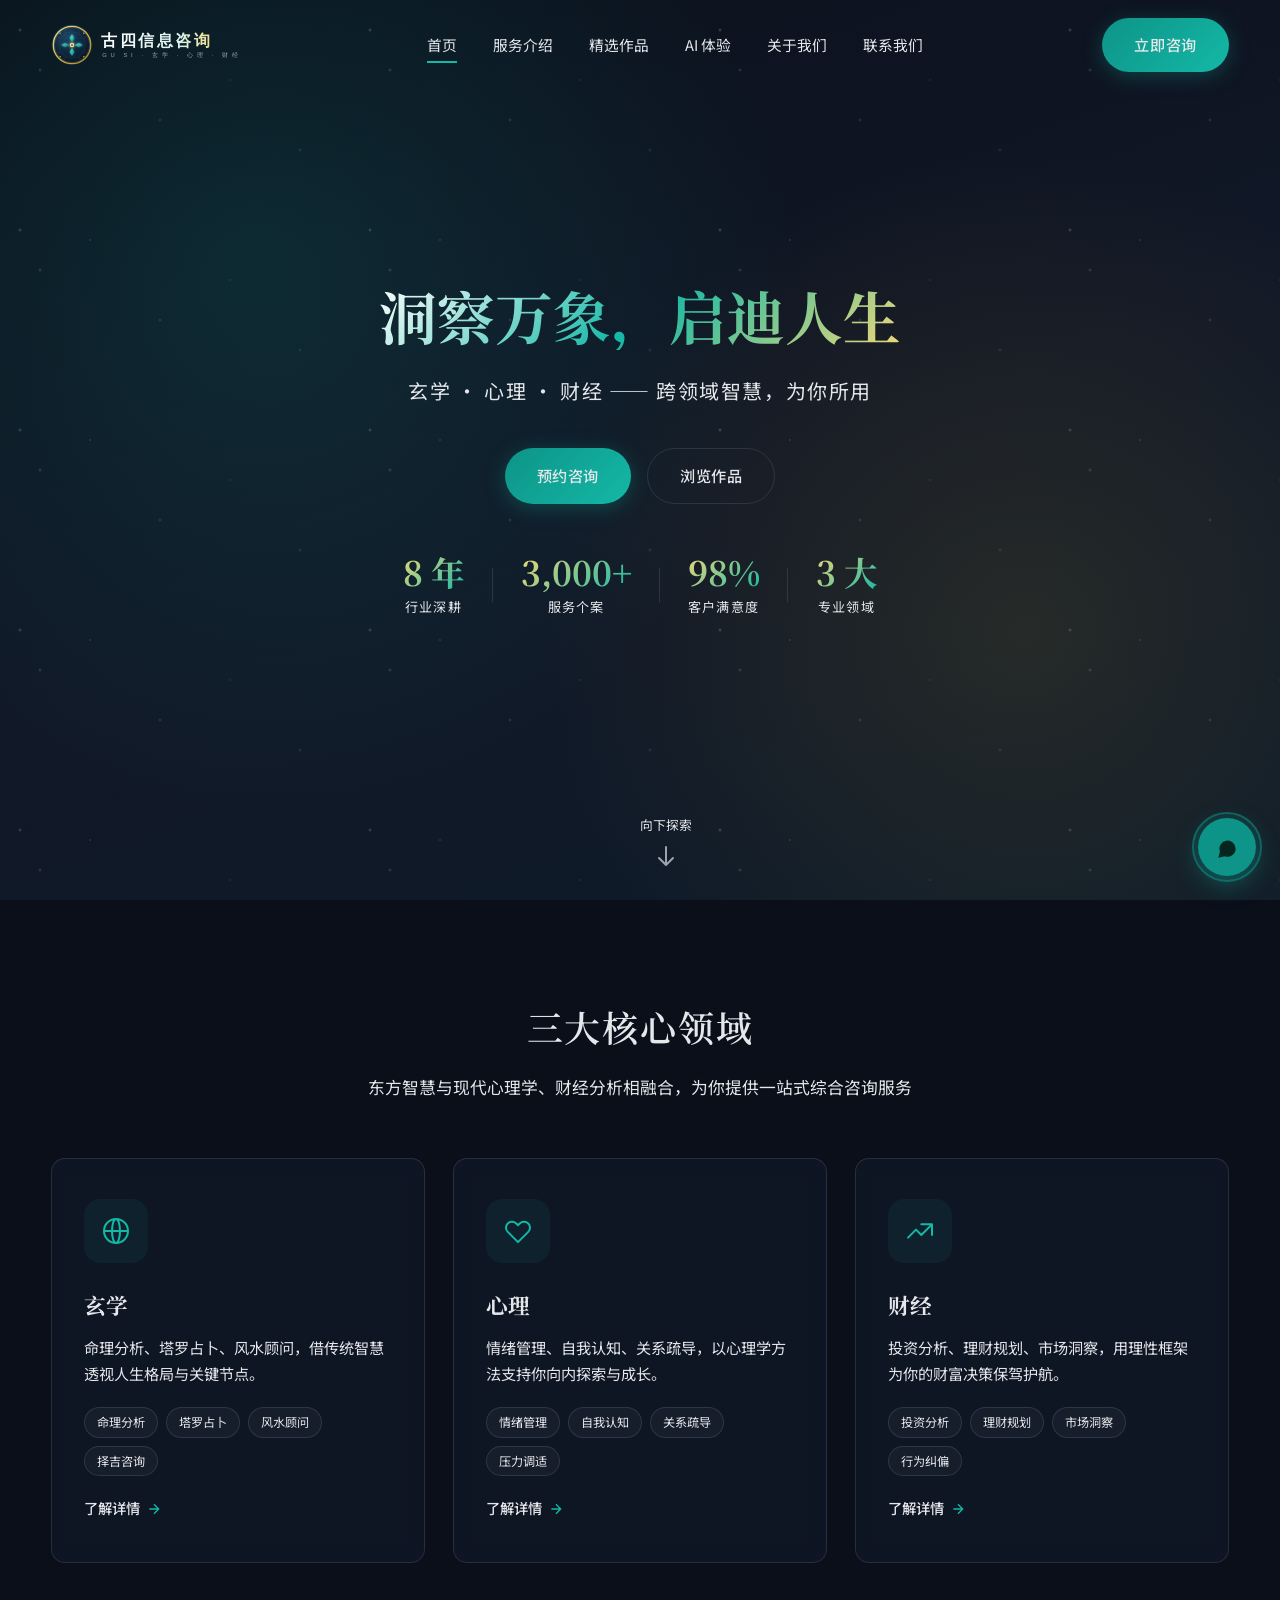
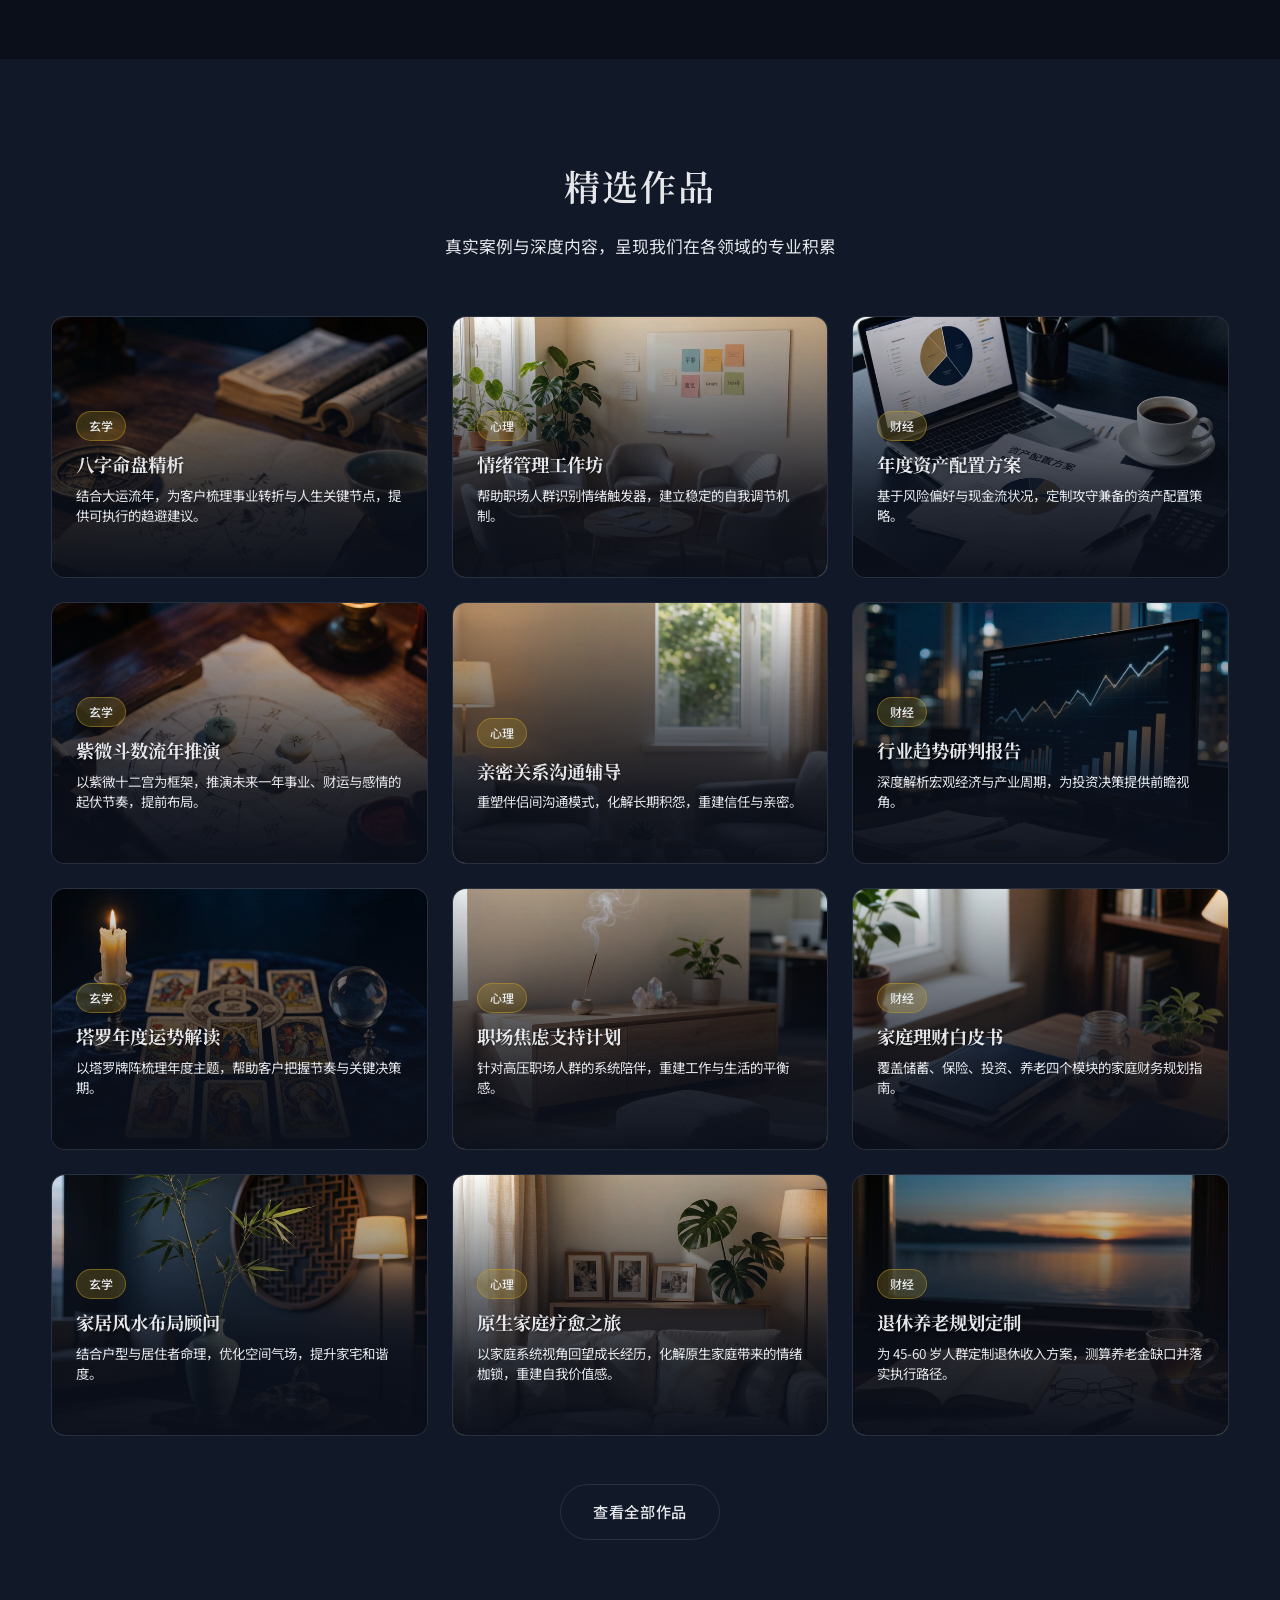
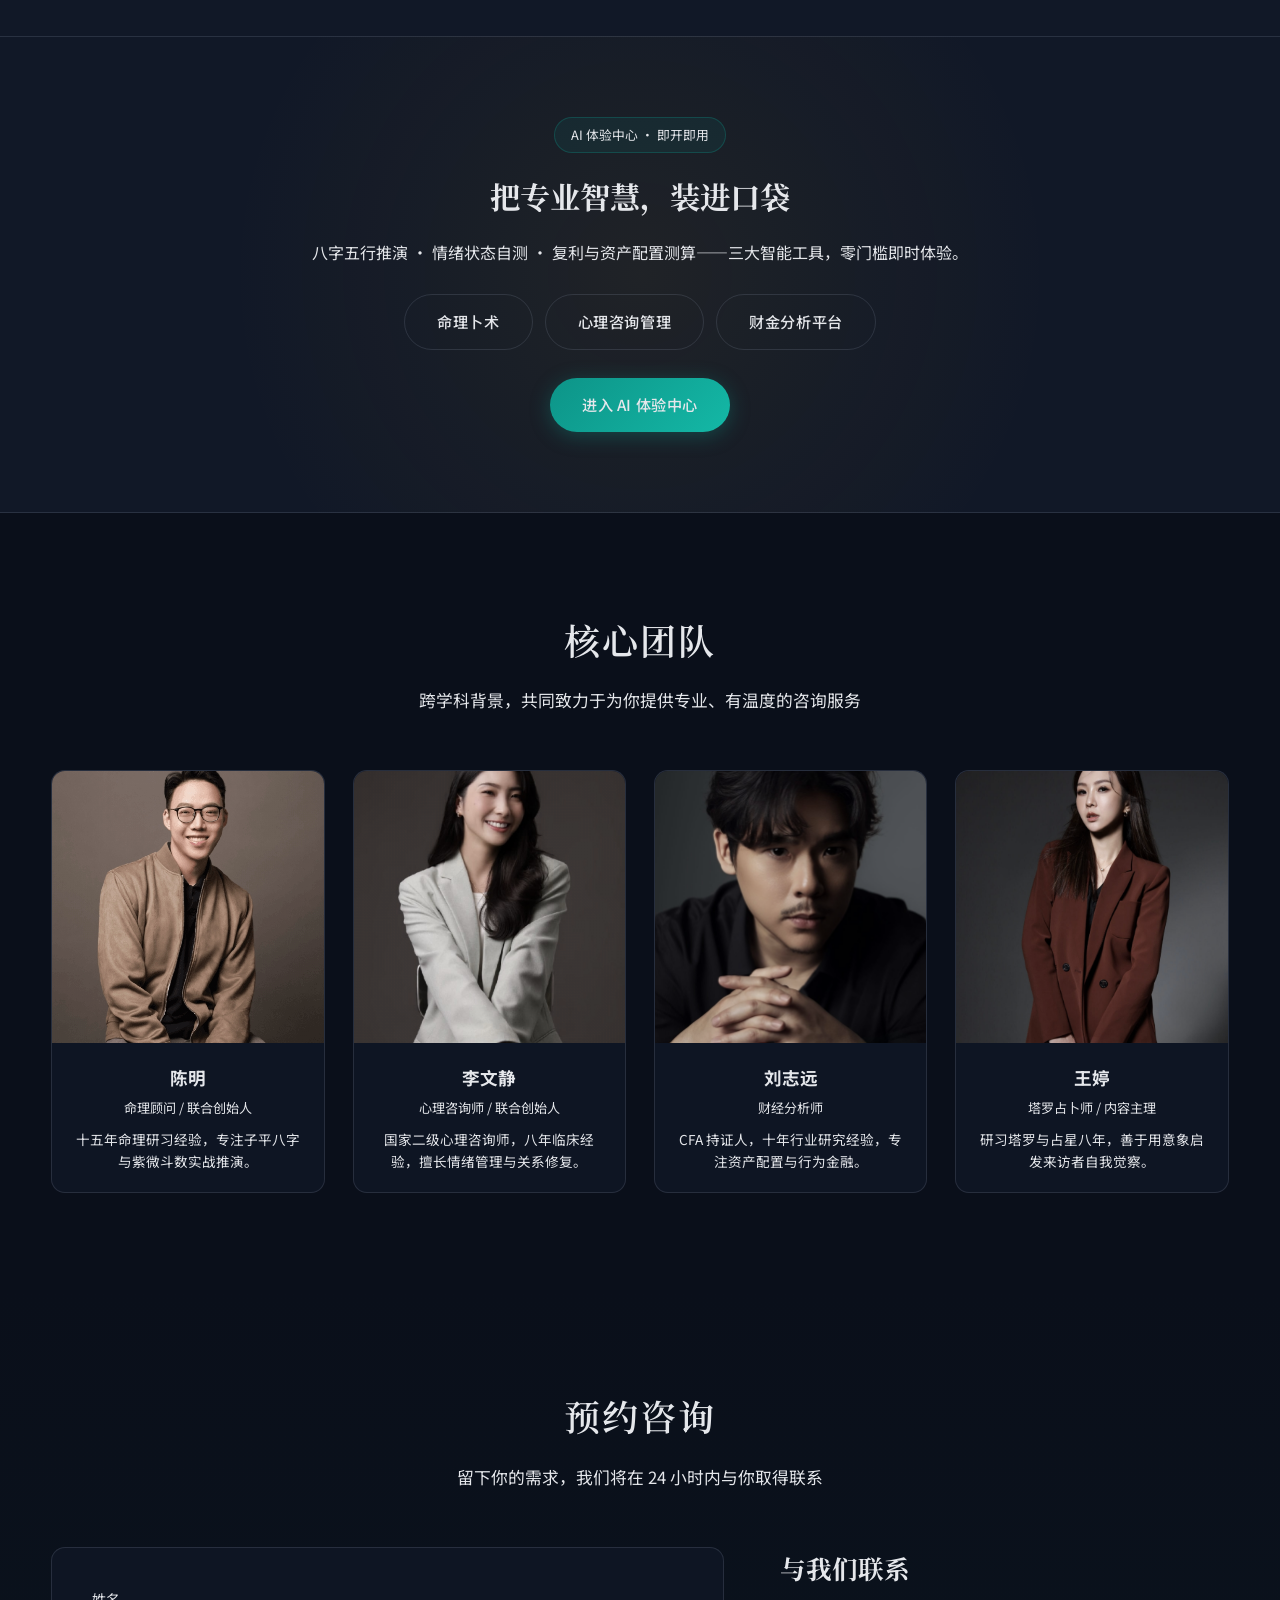
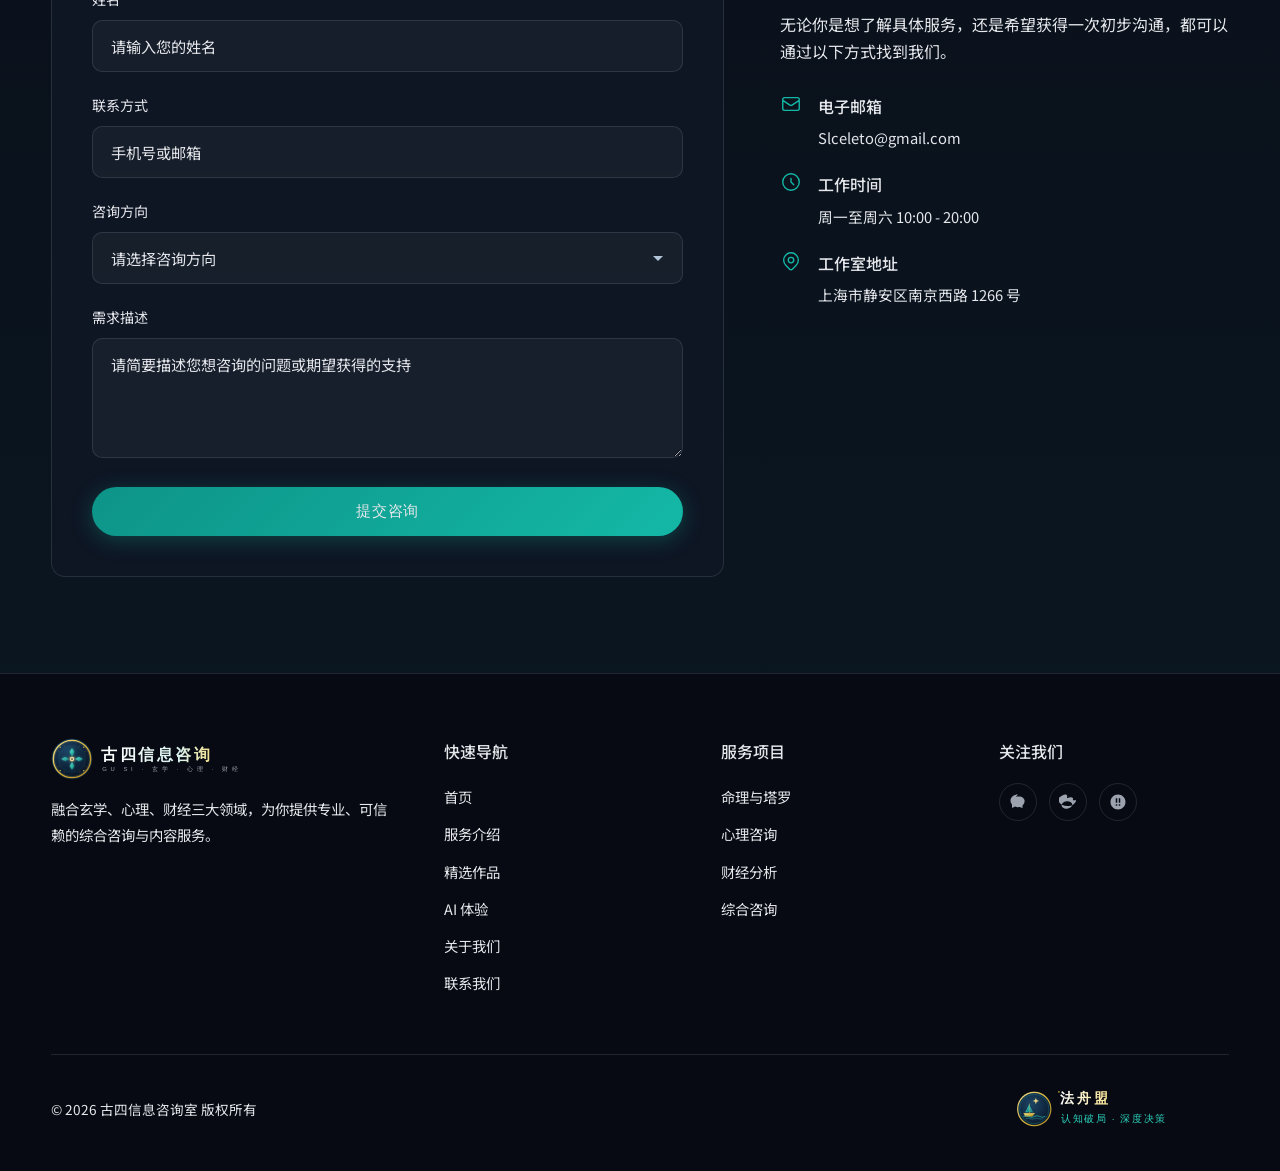
==== commit 8c2fb2a9: "更新团队成员照片与介绍：统一为陈明/李文静/刘志远/王婷（与关于我们一致）" ====
--- a/index.html
+++ b/index.html
@@ -307,47 +307,47 @@
         <p class="section-subtitle reveal">跨学科背景，共同致力于为你提供专业、有温度的咨询服务</p>
         <div class="team-grid">
           <div class="team-card reveal">
-            <img src="assets/team/team-gu-beichen.jpg" alt="顾北辰" class="team-avatar">
+            <img src="assets/team/team-gu-beichen.jpg" alt="陈明" class="team-avatar">
             <div class="team-info">
-              <h4>顾北辰</h4>
+              <h4>陈明</h4>
               <div class="role">命理顾问 / 联合创始人</div>
-              <p class="brief">深耕子平八字与紫微斗数十余年，擅长从命局看人生大势。</p>
+              <p class="brief">十五年命理研习经验，专注子平八字与紫微斗数实战推演。</p>
             </div>
             <div class="team-bio">
-              <p>顾北辰老师研习传统命理十余年，师承金陵一脉，服务个案超 2000 例。著有《命理入门十二讲》，长期为企业家与创业者提供大运流年与择机建议。他认为命理不是宿命，而是帮助人看清自身禀赋与时机，从而做出更清醒的人生选择。</p>
+              <p>陈明老师大学期间因兴趣接触传统命理，后跟随泉州一位民间师傅系统学习子平八字，至今已十五年。前后服务过两千多位来访者，从企业主到普通上班族都有。他常说，命理不是算命，而是帮人看清自己手里有什么牌、什么时候该出。做事风格踏实，不喜欢说玄话，习惯用大白话把命理逻辑讲清楚。</p>
             </div>
           </div>
           <div class="team-card reveal">
-            <img src="assets/team/team-lin-jingyi.jpg" alt="林静宜" class="team-avatar">
+            <img src="assets/team/team-lin-jingyi.jpg" alt="李文静" class="team-avatar">
             <div class="team-info">
-              <h4>林静宜</h4>
+              <h4>李文静</h4>
               <div class="role">心理咨询师 / 联合创始人</div>
-              <p class="brief">国家二级心理咨询师，专注情绪疗愈与人际关系。</p>
+              <p class="brief">国家二级心理咨询师，八年临床经验，擅长情绪管理与关系修复。</p>
             </div>
             <div class="team-bio">
-              <p>林静宜老师毕业于华东师范大学心理学系，国家二级心理咨询师，拥有 8 年临床经验，累计咨询时长 4000+ 小时。擅长整合认知行为疗法（CBT）与正念技术，常年服务互联网与金融行业高压力人群，帮助他们重建情绪秩序与关系边界。</p>
+              <p>李文静老师本科读的是社会工作，研究生转到应用心理学方向，毕业后一直在上海本地一家心理咨询机构做全职咨询师，后来独立执业。八年下来累计咨询时长超过四千小时，服务过的人里互联网和金融行业的最多。她习惯用认知行为疗法打底，配合正念技术，帮来访者从具体的生活困境里找到出口，而不是飘在空中谈理论。</p>
             </div>
           </div>
           <div class="team-card reveal">
-            <img src="assets/team/team-shen-jiashu.jpg" alt="沈嘉树" class="team-avatar">
+            <img src="assets/team/team-shen-jiashu.jpg" alt="刘志远" class="team-avatar">
             <div class="team-info">
-              <h4>沈嘉树</h4>
+              <h4>刘志远</h4>
               <div class="role">财经分析师</div>
-              <p class="brief">CFA 持证人，擅长资产配置与行业趋势研判。</p>
+              <p class="brief">CFA 持证人，十年行业研究经验，专注资产配置与行为金融。</p>
             </div>
             <div class="team-bio">
-              <p>沈嘉树老师为 CFA 持证人，曾任头部券商研究所行业研究员近十年，覆盖新能源、消费与高端制造板块。坚持用数据与逻辑为投资决策提供支撑，同时深耕行为金融，帮助高净值客户识别追涨杀跌等认知偏差，实现纪律化投资。</p>
+              <p>刘志远老师研究生毕业后进了券商研究所，从研究员做到高级分析师，一干就是近十年，覆盖过消费、新能源和制造业。CFA 持证，但比证书更值钱的是这些年踩过的坑和看过的周期。他做投资分析不喜欢讲大词，更看重数据背后的逻辑和人性。后来接触到行为金融，发现大多数人亏钱不是因为不懂市场，而是管不住自己，这成了他后来做投资辅导的核心思路。</p>
             </div>
           </div>
           <div class="team-card reveal">
-            <img src="assets/team/team-su-wanqing.jpg" alt="苏晚晴" class="team-avatar">
+            <img src="assets/team/team-su-wanqing.jpg" alt="王婷" class="team-avatar">
             <div class="team-info">
-              <h4>苏晚晴</h4>
+              <h4>王婷</h4>
               <div class="role">塔罗占卜师 / 内容主理</div>
-              <p class="brief">西方神秘学研习者，用塔罗协助来访者厘清当下迷雾。</p>
+              <p class="brief">研习塔罗与占星八年，善于用意象启发来访者自我觉察。</p>
             </div>
             <div class="team-bio">
-              <p>苏晚晴老师研习塔罗与占星逾八年，师承伦敦占星学院进修课程，服务风格细腻温和。她相信塔罗的价值在于启发思考、看见盲区，而非给出唯一答案，长期为都市青年提供情感与职业方向的主题占卜与自我梳理。</p>
+              <p>王婷老师接触塔罗是从大学时朋友送的一副韦特塔罗开始的，后来陆续自学了占星和雷诺曼，也参加过几次线下工作坊。八年下来，她发现塔罗最有价值的地方不是预测未来，而是帮人换个角度看自己当下的处境。她的服务风格比较轻松，不喜欢搞得神神秘秘，每次解读更像是一次朋友式的聊天，在对话中帮来访者把心里那团乱麻慢慢理顺。</p>
             </div>
           </div>
         </div>
--- a/css/style.css
+++ b/css/style.css
@@ -882,6 +882,36 @@
   color: var(--color-primary-light);
 }
 
+/* 错误提示 toast（联系表单提交失败） */
+.error-toast {
+  position: fixed;
+  bottom: 32px;
+  right: 32px;
+  background: var(--color-bg-card);
+  border: 1px solid #e5484d;
+  border-radius: var(--radius);
+  padding: 18px 24px;
+  box-shadow: 0 12px 40px rgba(0, 0, 0, 0.4);
+  display: flex;
+  align-items: center;
+  gap: 12px;
+  transform: translateY(120%);
+  opacity: 0;
+  transition: transform var(--transition), opacity var(--transition);
+  z-index: 9999;
+  max-width: 360px;
+}
+.error-toast.show {
+  transform: translateY(0);
+  opacity: 1;
+}
+.error-toast svg {
+  width: 24px;
+  height: 24px;
+  color: #e5484d;
+  flex-shrink: 0;
+}
+
 /* Footer */
 .footer {
   background: #070a12;
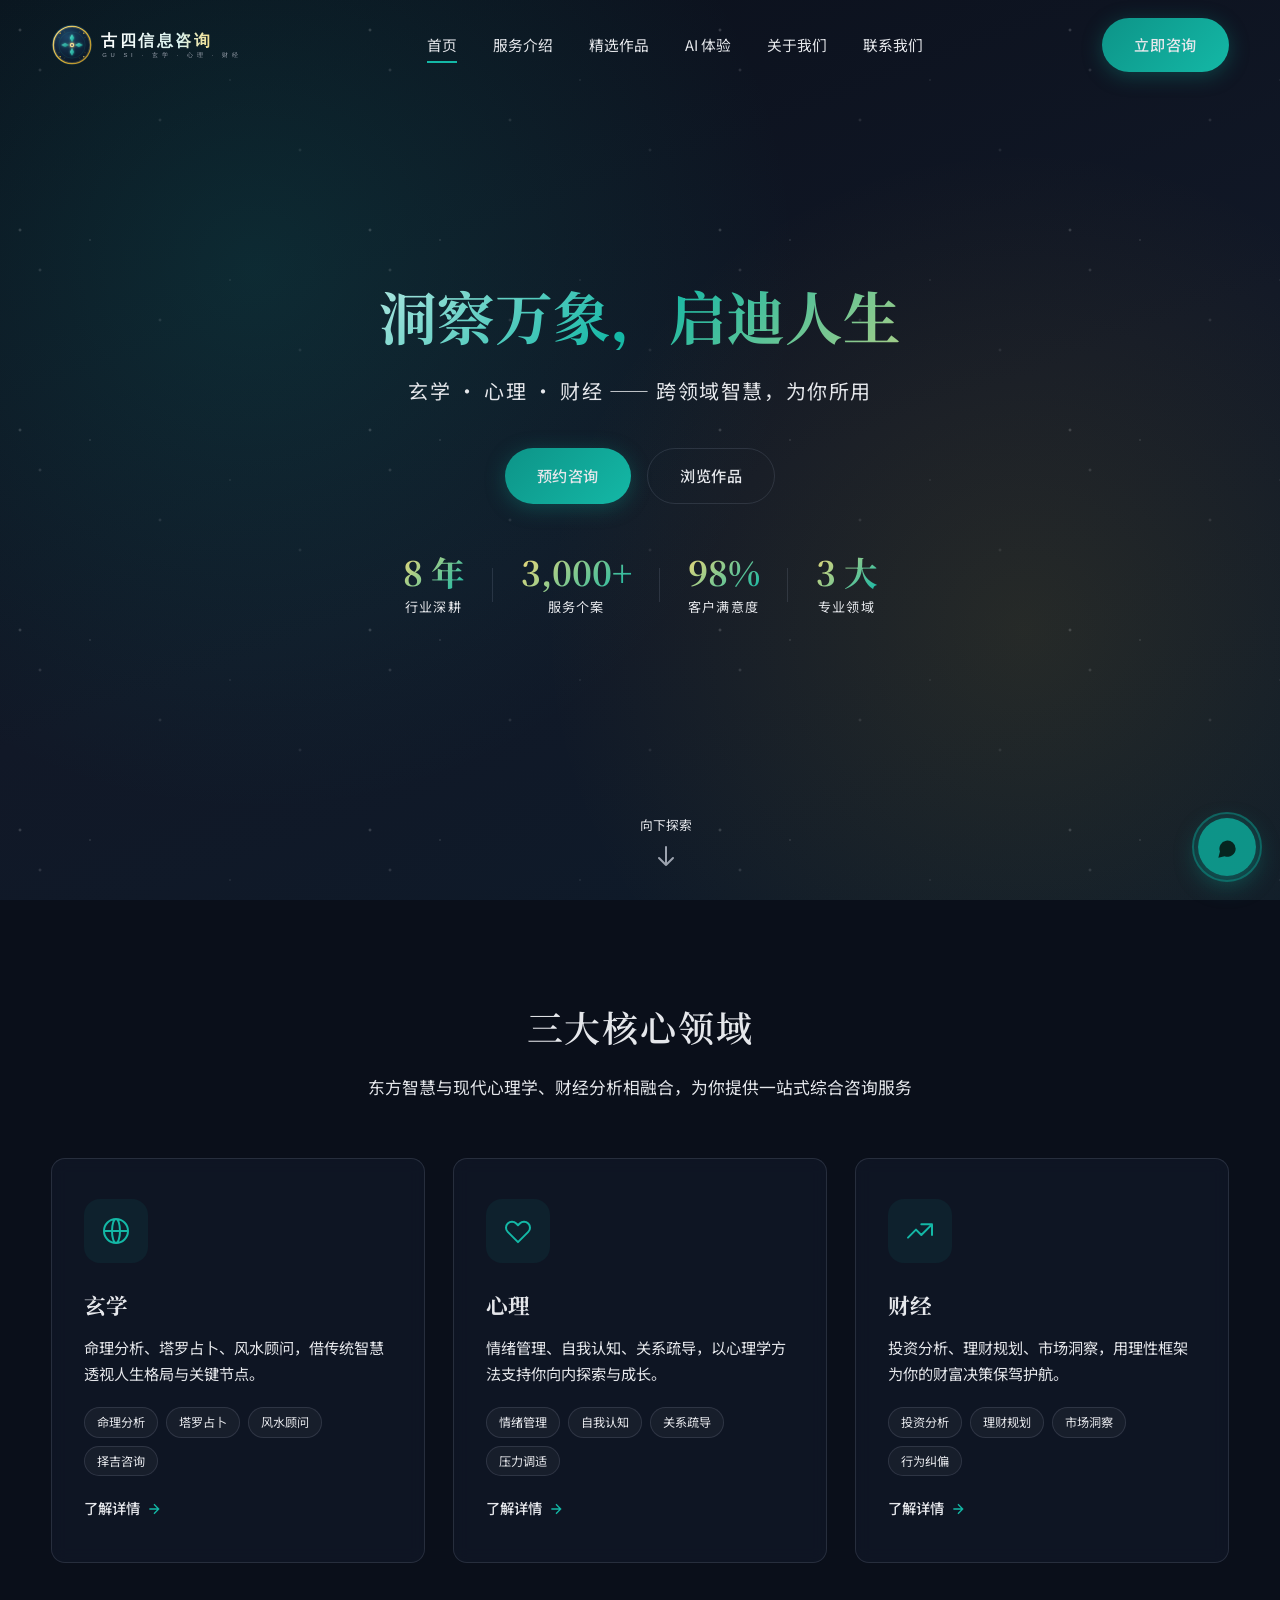
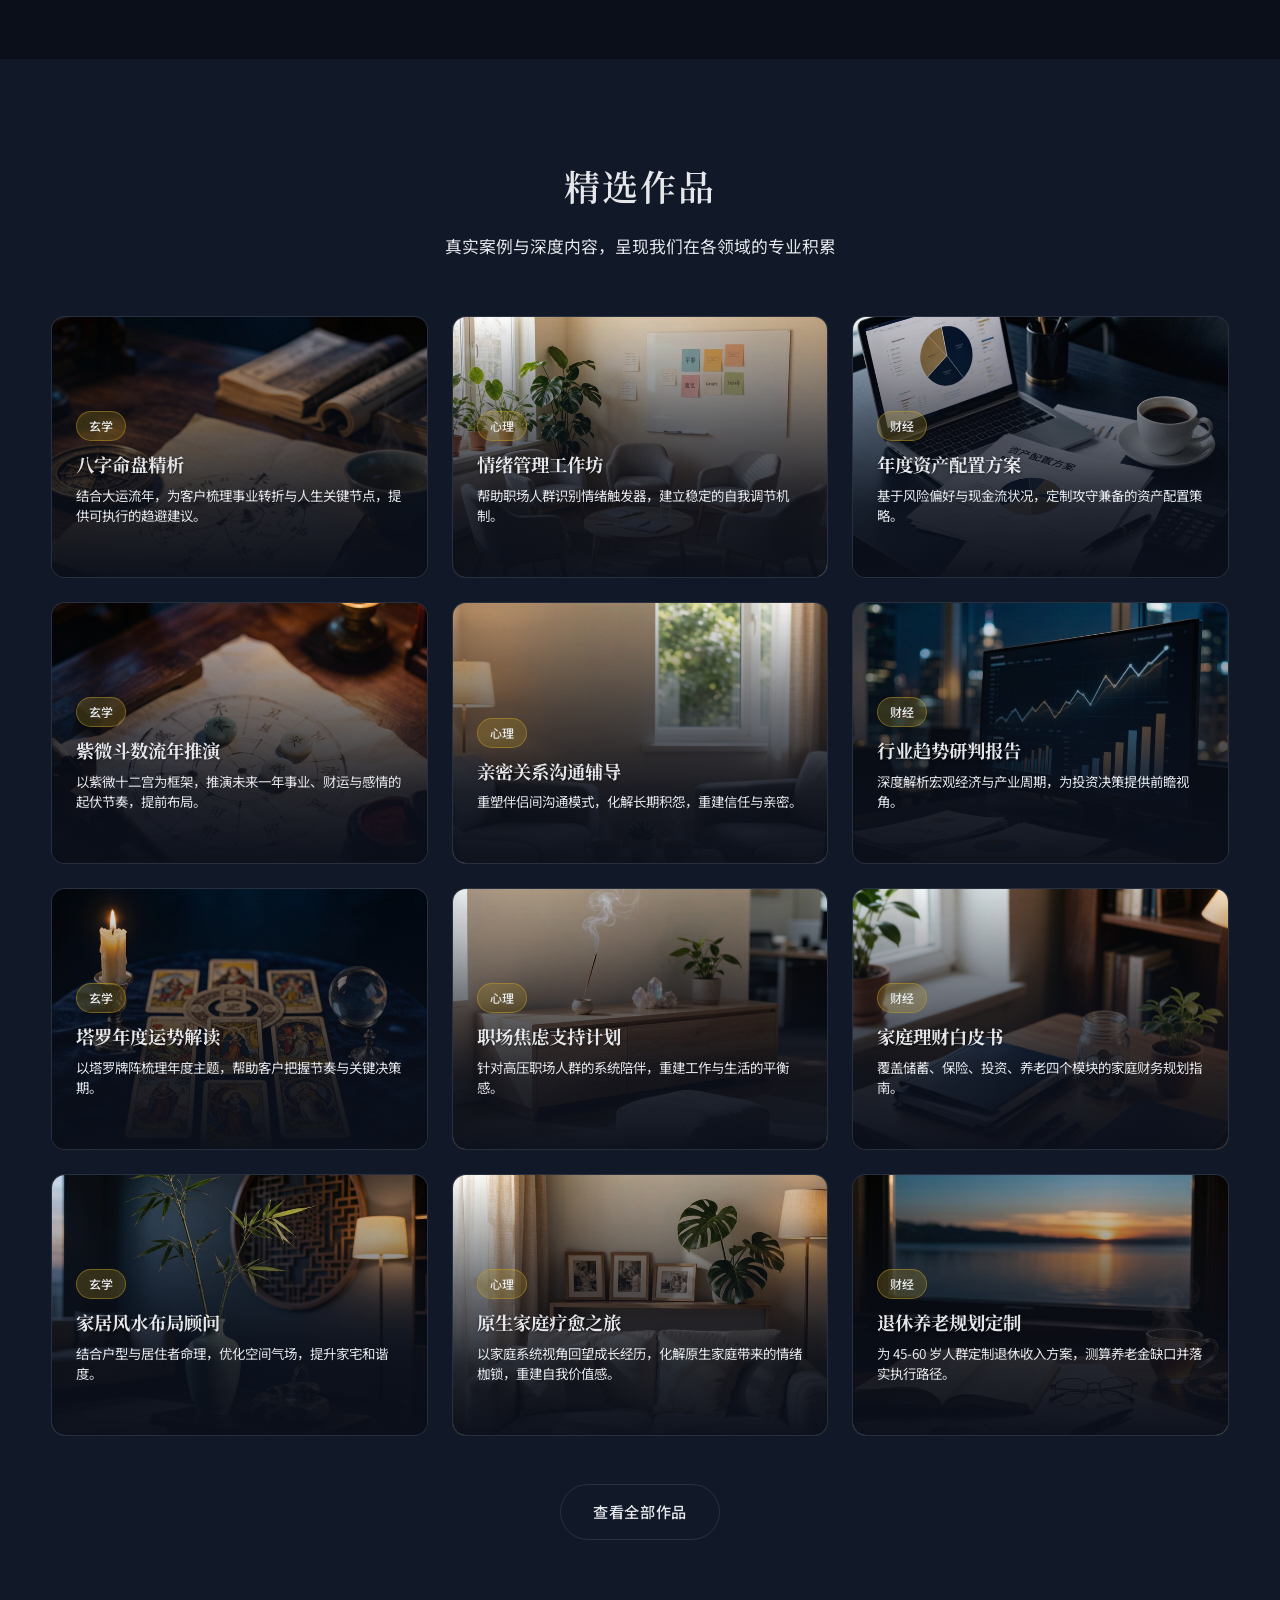
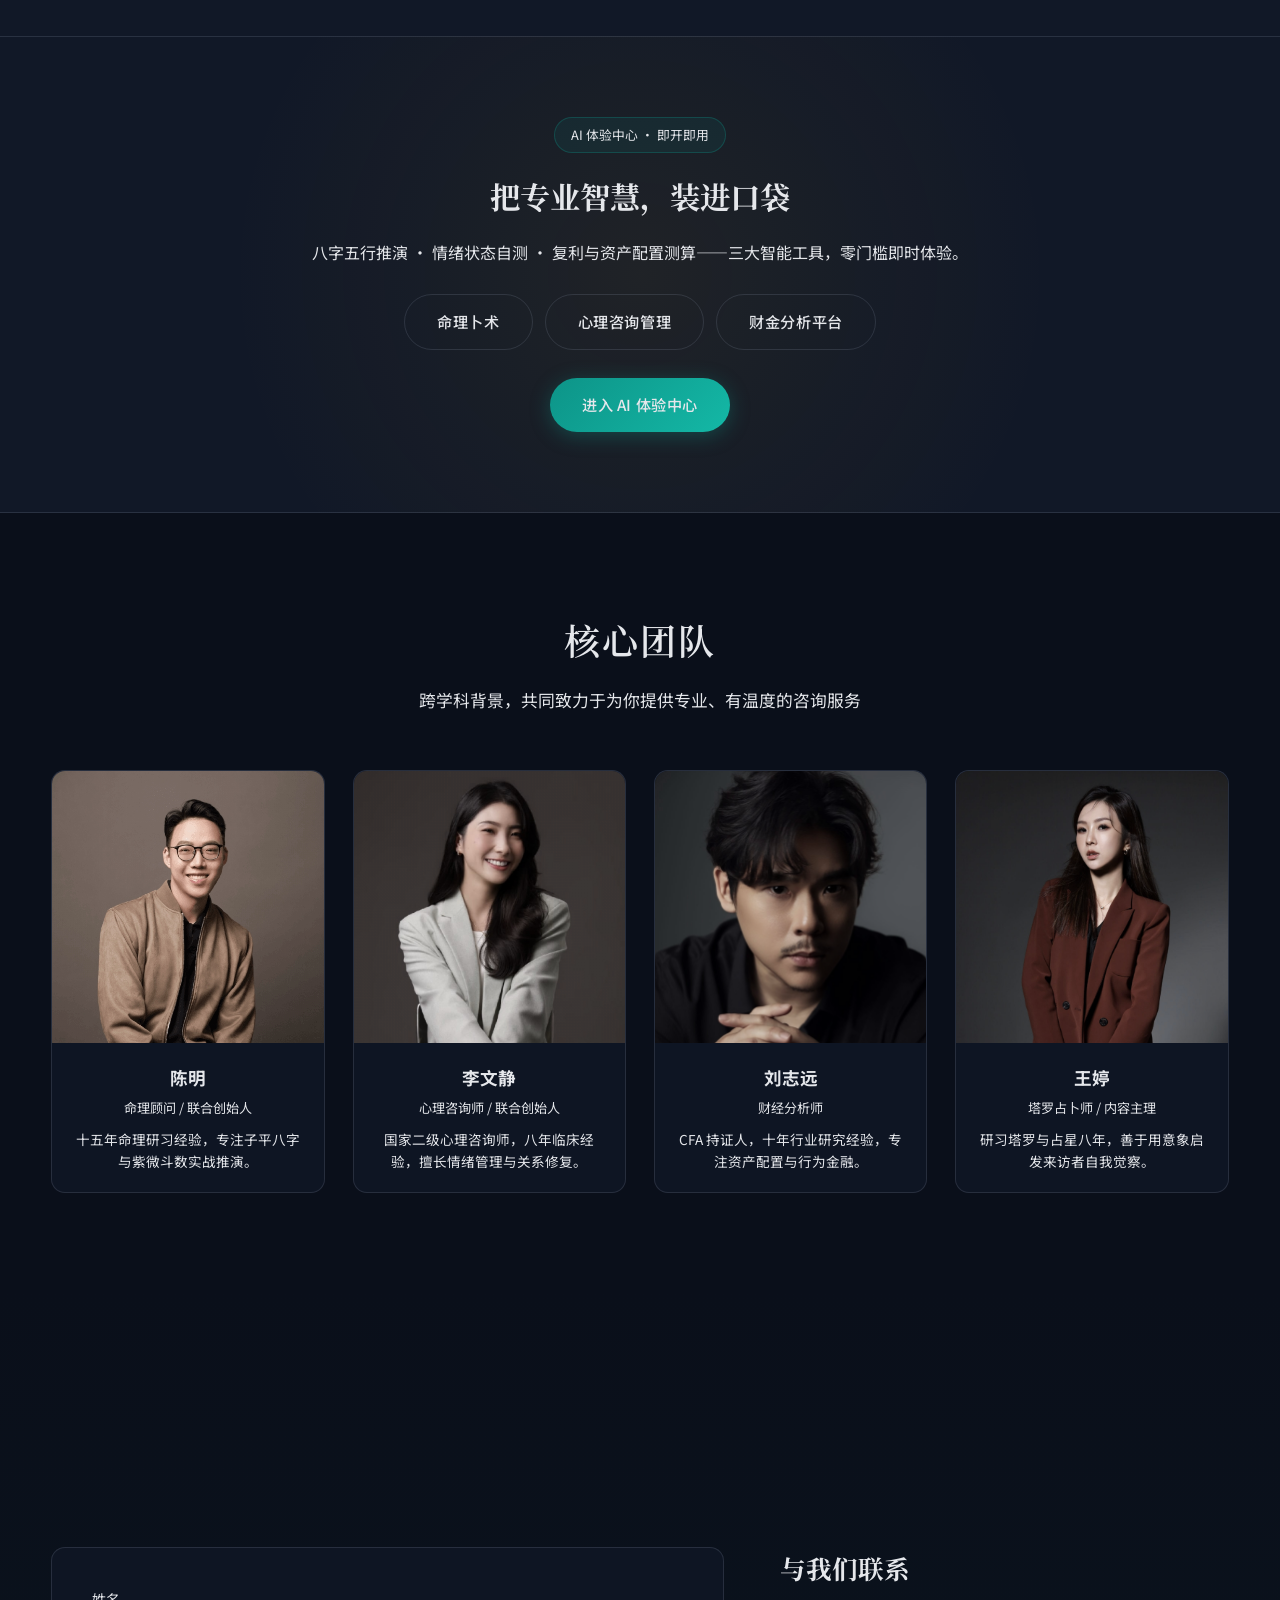
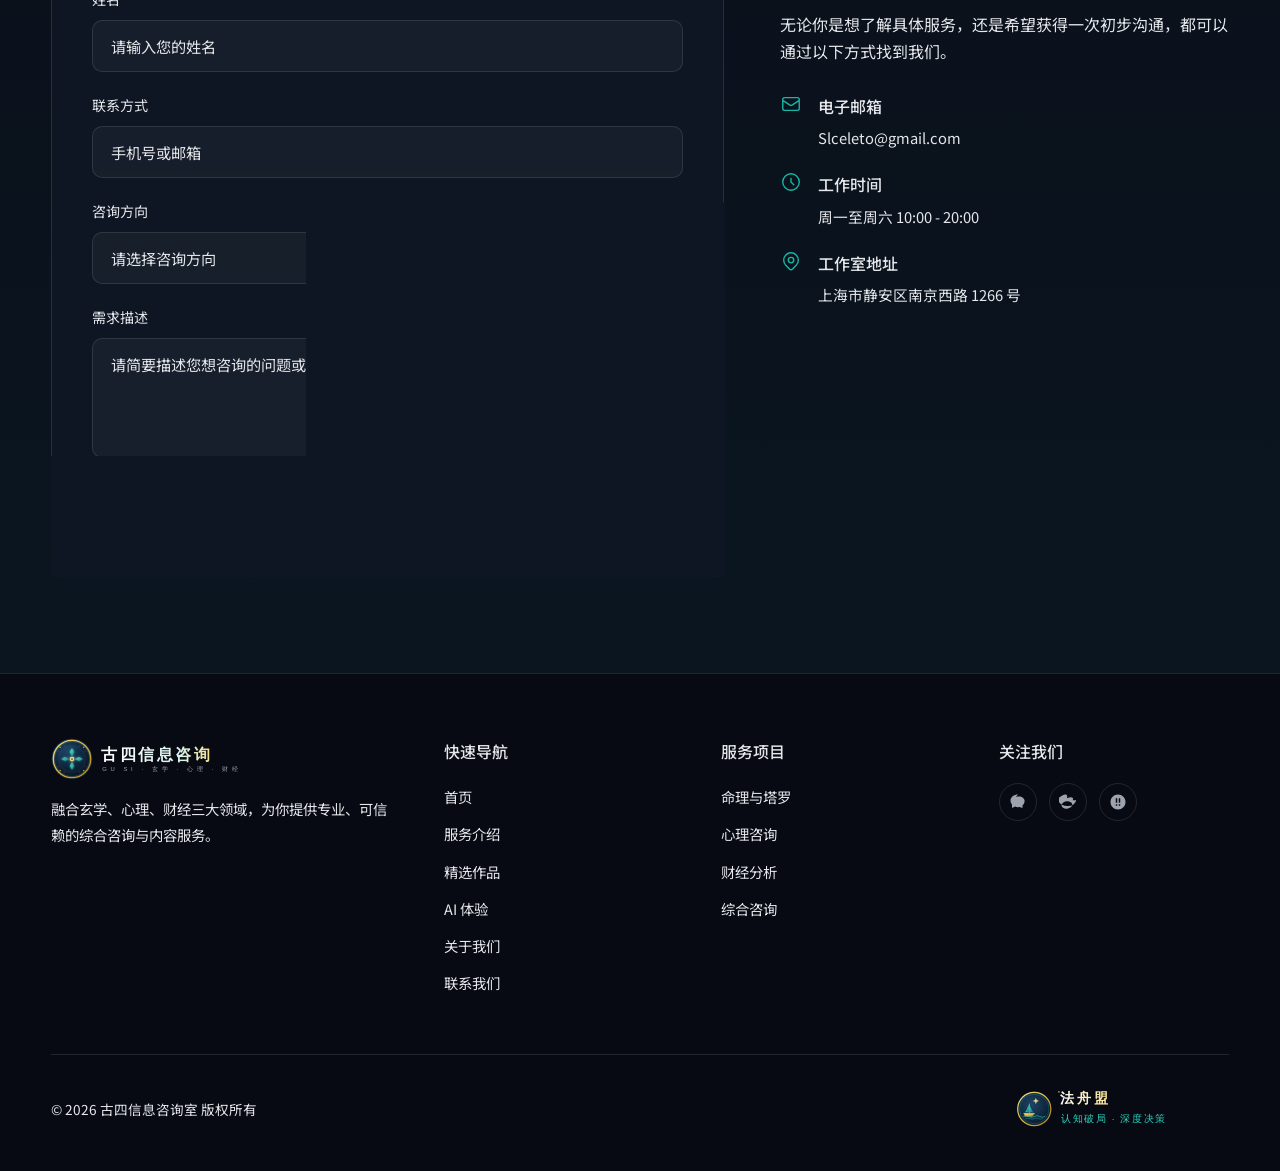
==== commit ee761f52: "优化移动端显示：修复首页 Hero 横向裁切（flex min-width），新增 ≤480px/≤360px 小屏适配，CSS 缓存号升 v3" ====
--- a/index.html
+++ b/index.html
@@ -9,7 +9,7 @@
   <link rel="preconnect" href="https://fonts.googleapis.com">
   <link rel="preconnect" href="https://fonts.gstatic.com" crossorigin>
   <link href="https://fonts.googleapis.com/css2?family=Noto+Sans+SC:wght@300;400;500;600;700&family=Noto+Serif+SC:wght@400;600;700&display=swap" rel="stylesheet">
-  <link rel="stylesheet" href="css/style.css?v=2">
+  <link rel="stylesheet" href="css/style.css?v=3">
 </head>
 <body>
   <header class="header">
--- a/css/style.css
+++ b/css/style.css
@@ -286,6 +286,10 @@
 .hero-content {
   position: relative;
   z-index: 1;
+  /* 关键：flex 子项默认 min-width:auto，内容（hero-stats 等）过宽时会撑破视口再被
+     overflow-x:hidden 裁掉；min-width:0 + width:100% 让它随视口收缩、内容自行换行 */
+  min-width: 0;
+  width: 100%;
   padding: 0 20px;
   max-width: 880px;
 }
@@ -663,6 +667,7 @@
   width: 100%;
   aspect-ratio: 1 / 1;
   object-fit: cover;
+  object-position: top center;
   filter: grayscale(30%);
   transition: filter var(--transition);
 }
@@ -2796,6 +2801,9 @@
   flex-direction: column;
   align-items: flex-end;
   gap: 14px;
+  /* 默认鼠标穿透：隐藏面板仍占位 340×441，会盖住右下角内容（如团队第 4 人）的 hover；
+     按钮与展开的面板单独恢复 pointer-events: auto */
+  pointer-events: none;
 }
 
 .kf-float-btn {
@@ -2805,6 +2813,7 @@
   border-radius: 50%;
   border: none;
   cursor: pointer;
+  pointer-events: auto;
   display: flex;
   align-items: center;
   justify-content: center;
@@ -2842,6 +2851,7 @@
   box-shadow: 0 24px 60px rgba(0, 0, 0, 0.55), 0 0 40px rgba(13, 148, 136, 0.1);
   overflow: hidden;
   opacity: 0;
+  pointer-events: auto;
   transform: translateY(16px) scale(0.96);
   transform-origin: bottom right;
   visibility: hidden;
@@ -3007,3 +3017,189 @@
     max-width: 340px;
   }
 }
+
+/* ============ 小屏手机适配（≤480px） ============ */
+@media (max-width: 480px) {
+  .container {
+    width: 90%;
+  }
+
+  .section {
+    padding: 56px 0;
+  }
+
+  .section-title {
+    font-size: 1.6rem;
+    margin-bottom: 12px;
+  }
+
+  .section-subtitle {
+    font-size: 0.95rem;
+    margin-bottom: 36px;
+  }
+
+  .page-header {
+    padding: 132px 0 56px;
+  }
+
+  .page-header h1 {
+    font-size: 1.75rem;
+    margin-bottom: 12px;
+  }
+
+  .page-header p {
+    font-size: 0.95rem;
+  }
+
+  .btn {
+    padding: 12px 24px;
+    font-size: 0.92rem;
+  }
+
+  /* 首屏 Hero：收紧字号、按钮全宽、数据亮点 2×2 换行 */
+  .hero-content {
+    padding: 0 16px;
+  }
+
+  .hero-title {
+    font-size: 2rem;
+    line-height: 1.28;
+  }
+
+  .hero-subtitle {
+    font-size: 0.98rem;
+    letter-spacing: 0.04em;
+    margin-bottom: 32px;
+  }
+
+  .hero-actions {
+    width: 100%;
+    max-width: 320px;
+    margin: 0 auto;
+    gap: 12px;
+  }
+
+  .hero-actions .btn {
+    width: 100%;
+  }
+
+  .hero-stats {
+    gap: 20px 12px;
+    flex-wrap: wrap;
+  }
+
+  .hero-stat {
+    min-width: 0;
+    flex: 1 1 40%;
+  }
+
+  .hero-stat:not(:last-child)::after {
+    display: none;
+  }
+
+  .hero-stat strong {
+    font-size: 1.75rem;
+  }
+
+  .hero-stat span {
+    font-size: 0.78rem;
+  }
+
+  /* 卡片与区块 */
+  .service-card {
+    padding: 28px 20px;
+  }
+
+  .service-icon {
+    width: 52px;
+    height: 52px;
+    margin-bottom: 18px;
+  }
+
+  .service-icon svg {
+    width: 26px;
+    height: 26px;
+  }
+
+  .service-card h3 {
+    font-size: 1.18rem;
+  }
+
+  .work-thumb {
+    height: 200px;
+  }
+
+  .work-overlay {
+    padding: 18px;
+  }
+
+  .work-title {
+    font-size: 1.05rem;
+  }
+
+  .team-info {
+    padding: 16px 12px;
+  }
+
+  .works-filter {
+    gap: 8px;
+  }
+
+  .filter-btn {
+    padding: 7px 15px;
+    font-size: 0.85rem;
+  }
+
+  .footer-grid {
+    gap: 28px;
+  }
+
+  /* AI 体验模块 */
+  .ai-hero h1 {
+    font-size: 1.55rem;
+  }
+
+  .ai-tool {
+    padding: 18px 14px;
+  }
+
+  .ai-btn {
+    width: 100%;
+  }
+
+  .wuxing-item .wuxing-name {
+    font-size: 0.74rem;
+  }
+
+  .tarot-slot {
+    width: 96px;
+    height: 158px;
+  }
+
+  .tarot-stage {
+    gap: 12px;
+  }
+
+  .story-section {
+    gap: 28px;
+  }
+}
+
+/* 超小屏（≤360px） */
+@media (max-width: 360px) {
+  .hero-title {
+    font-size: 1.75rem;
+  }
+
+  .hero-stat strong {
+    font-size: 1.6rem;
+  }
+
+  .section-title {
+    font-size: 1.5rem;
+  }
+
+  .hero-actions {
+    max-width: 280px;
+  }
+}
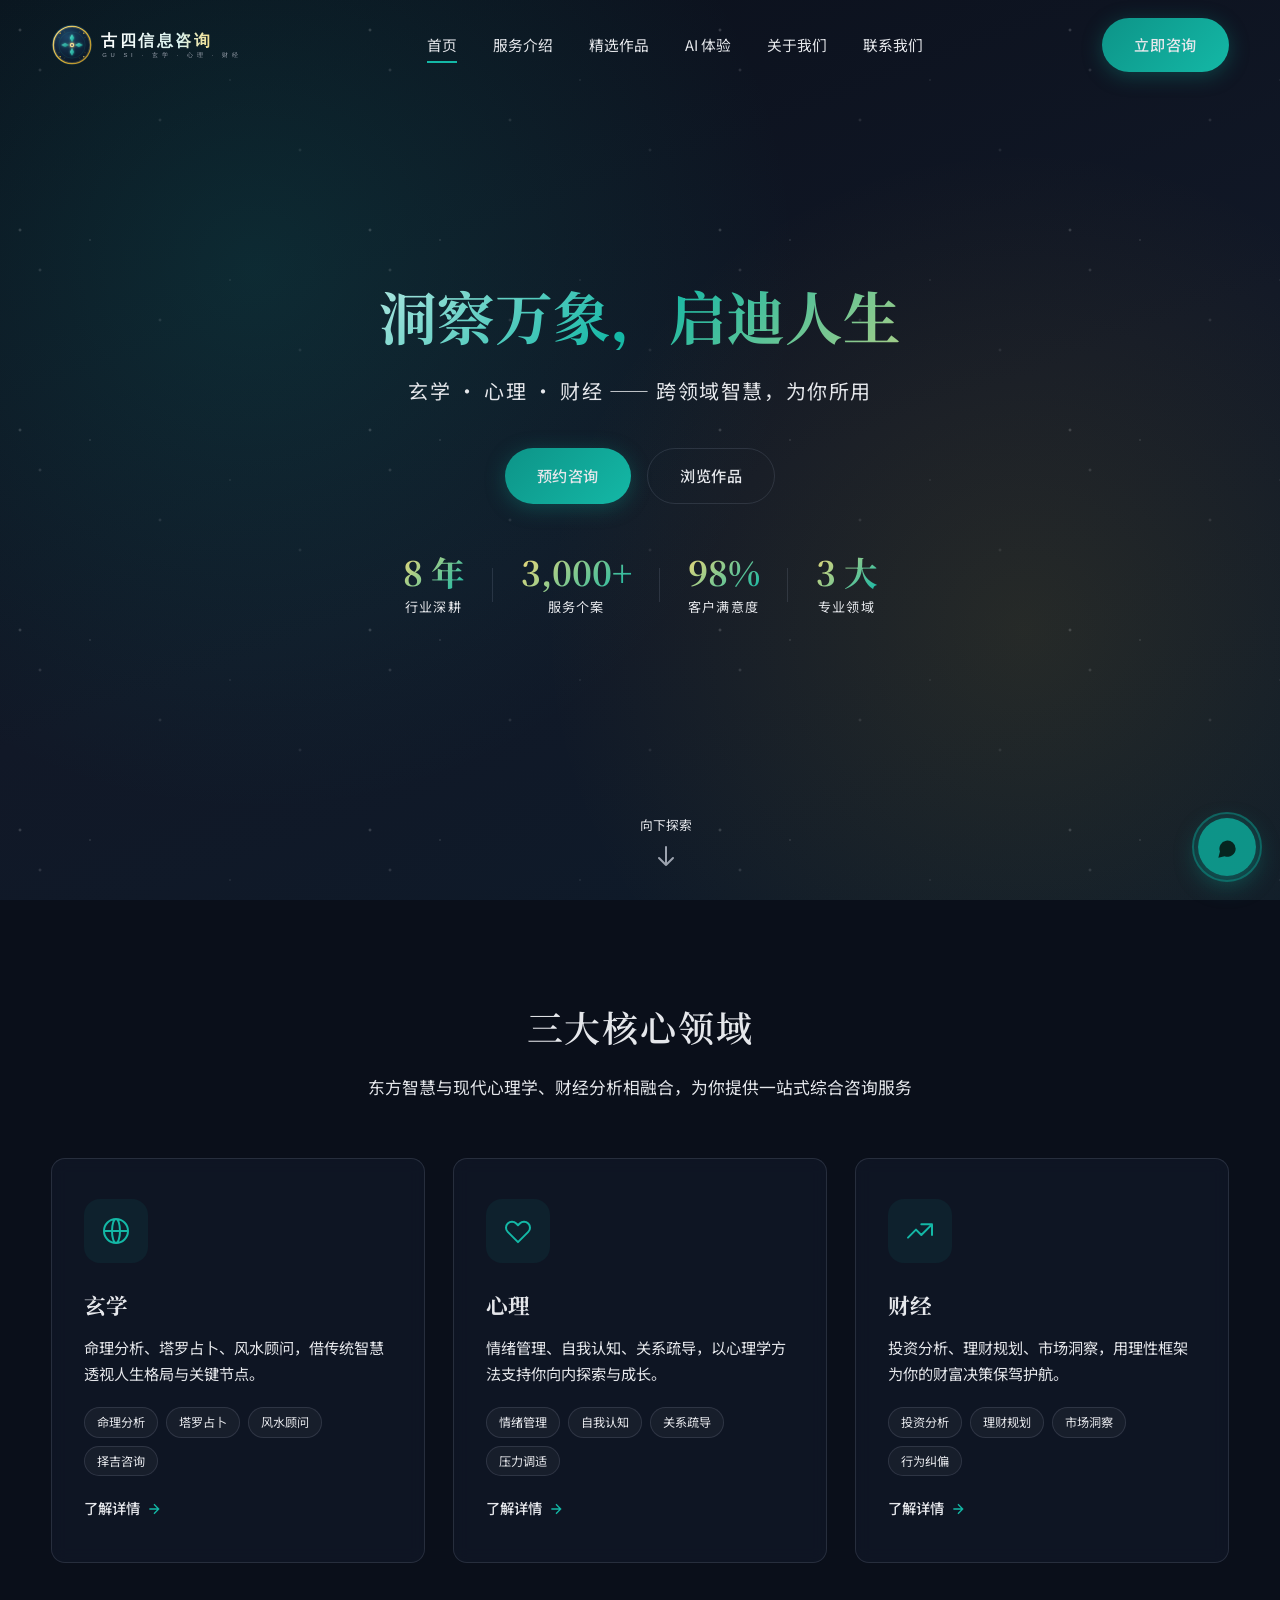
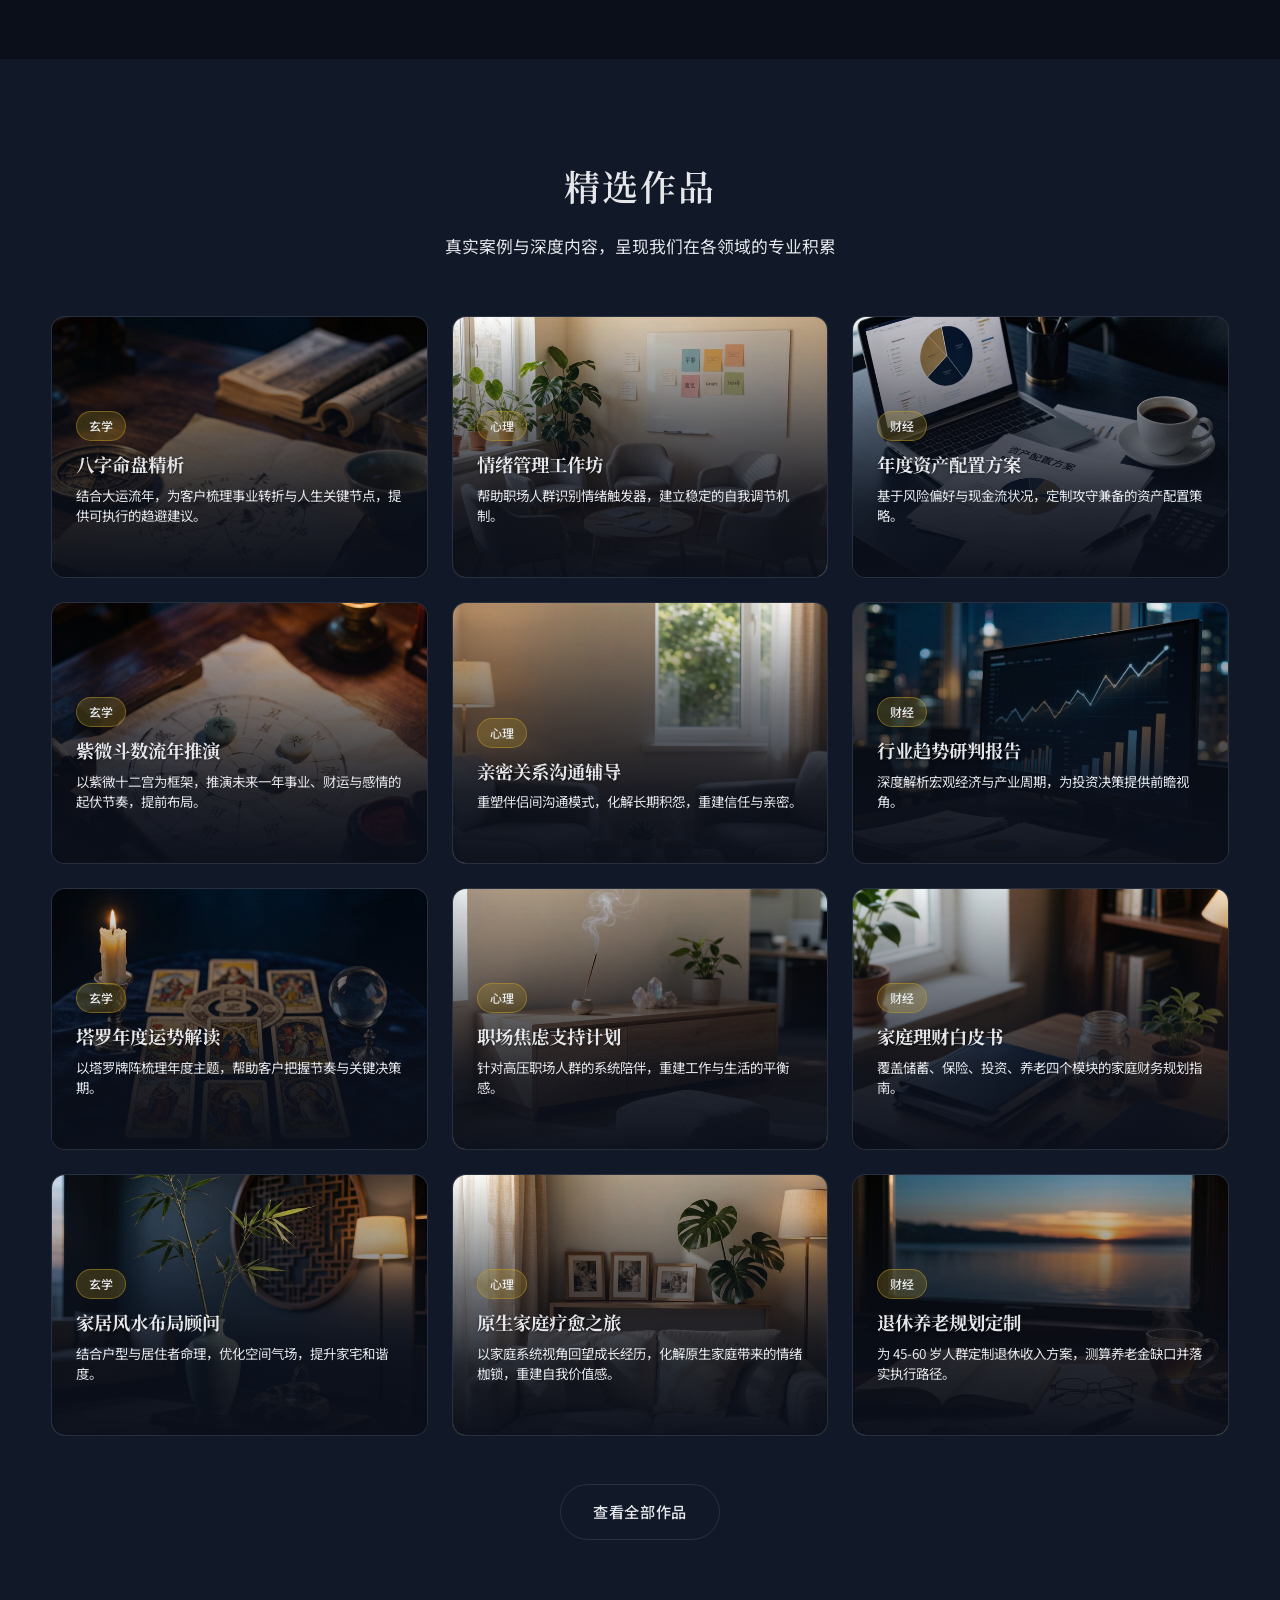
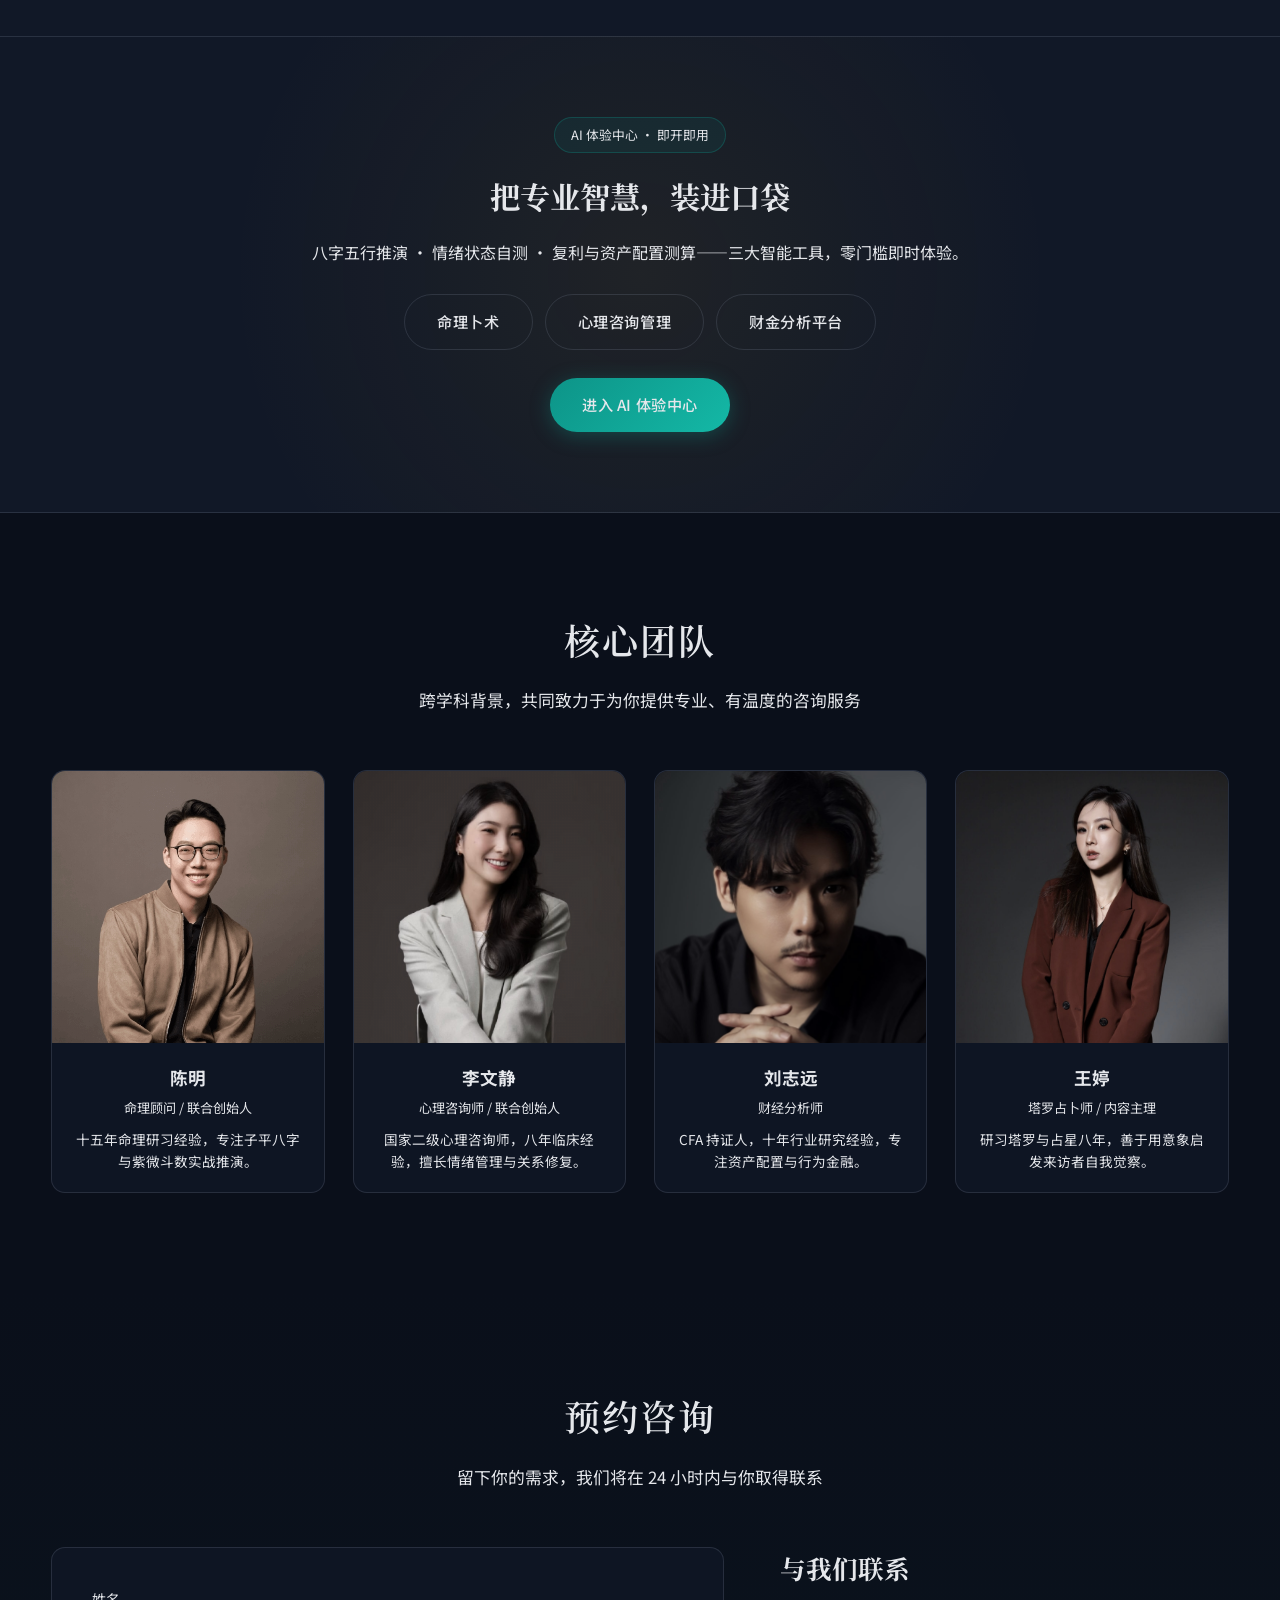
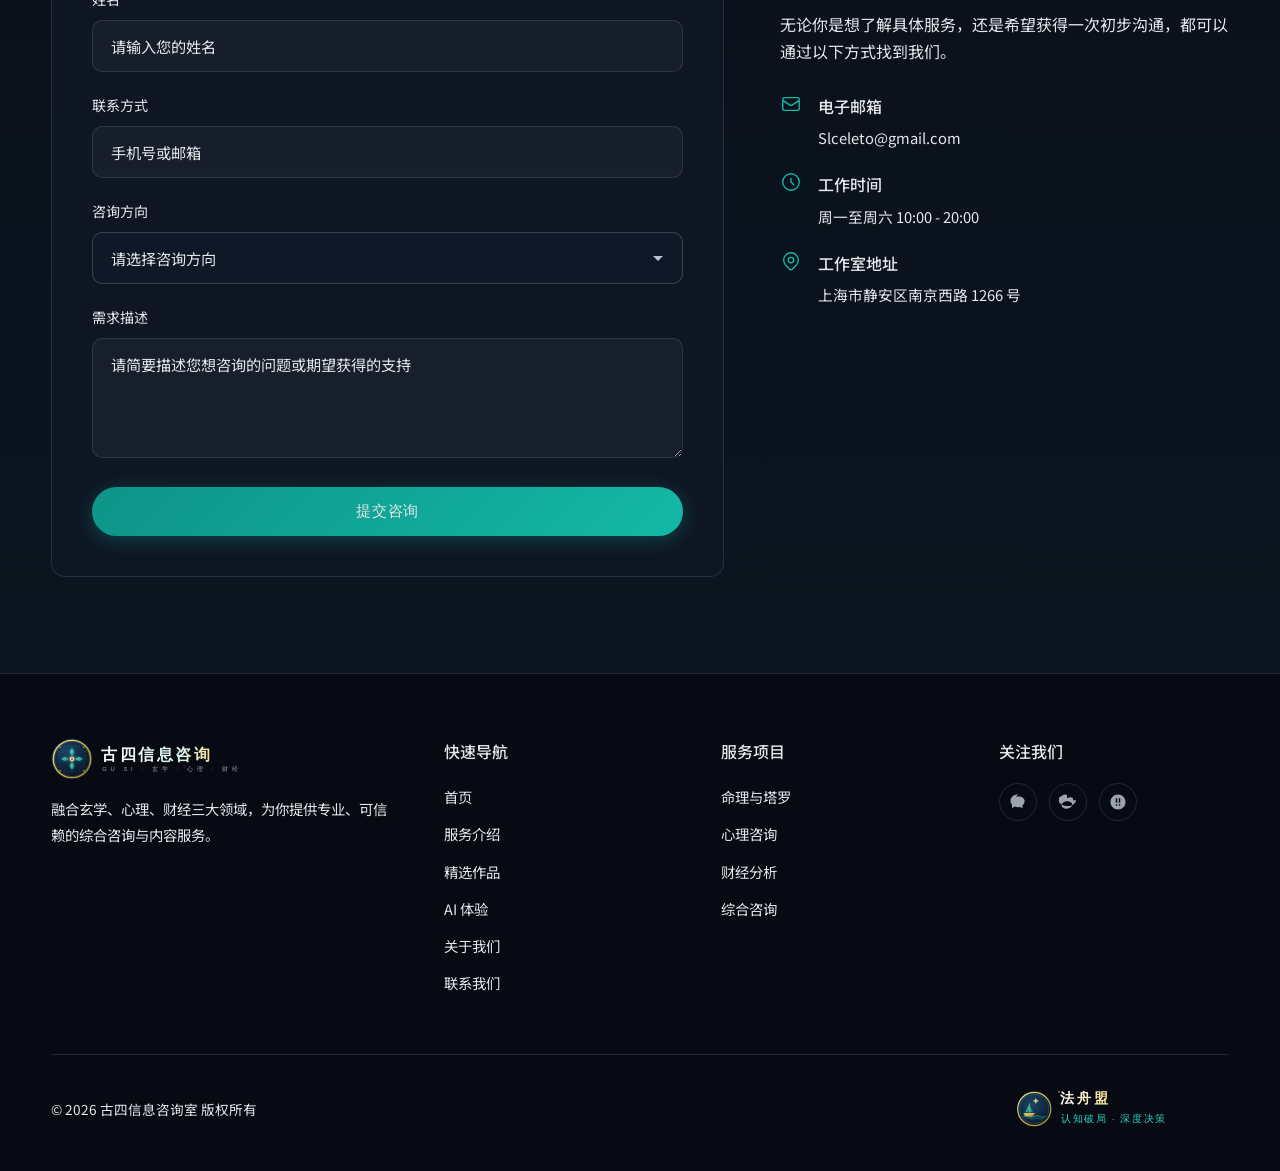
==== commit 3c879491: "优化咨询表单下拉框：select 深色实底+显式 color-scheme+修复占位选项颜色（-webkit-text-fill-color 压平），CSS 缓存号升 v4" ====
--- a/index.html
+++ b/index.html
@@ -9,7 +9,7 @@
   <link rel="preconnect" href="https://fonts.googleapis.com">
   <link rel="preconnect" href="https://fonts.gstatic.com" crossorigin>
   <link href="https://fonts.googleapis.com/css2?family=Noto+Sans+SC:wght@300;400;500;600;700&family=Noto+Serif+SC:wght@400;600;700&display=swap" rel="stylesheet">
-  <link rel="stylesheet" href="css/style.css?v=3">
+  <link rel="stylesheet" href="css/style.css?v=4">
 </head>
 <body>
   <header class="header">
--- a/css/style.css
+++ b/css/style.css
@@ -795,27 +795,37 @@
   appearance: none;
   -webkit-appearance: none;
   -moz-appearance: none;
+  /* 深色实底让下拉框本体清晰可见（原 4% 透明白近乎隐形）；color-scheme 显式声明，
+     让 iOS/Android 原生下拉弹层跟随深色主题，避免白底白字看不清 */
+  background-color: #0f1826;
+  color-scheme: dark;
   background-image: url("data:image/svg+xml,%3Csvg xmlns='http://www.w3.org/2000/svg' width='16' height='16' fill='%23b2c4d6' viewBox='0 0 16 16'%3E%3Cpath d='M8 11L3 6h10l-5 5z'/%3E%3C/svg%3E");
   background-repeat: no-repeat;
   background-position: right 16px center;
   padding-right: 44px;
   cursor: pointer;
   color: #e5e7eb;
-}
-
+  -webkit-text-fill-color: currentColor;
+  border-color: rgba(148, 163, 184, 0.3);
+}
+
+/* 空占位项保持灰色提示（否则默认选中的占位项命中 option:checked 白色，误以为已选择） */
 select.form-control:invalid,
-select.form-control option[value=""] {
+select.form-control option[value=""]:checked {
   color: rgba(176, 190, 209, 0.7);
+  -webkit-text-fill-color: rgba(176, 190, 209, 0.7);
 }
 
 select.form-control option {
   background-color: #0f1826;
   color: #e5e7eb;
+  -webkit-text-fill-color: currentColor;
 }
 
 select.form-control option:checked {
   background-color: rgba(13, 148, 136, 0.4);
   color: #fff;
+  -webkit-text-fill-color: currentColor;
 }
 
 textarea.form-control {
@@ -2103,11 +2113,16 @@
   appearance: none;
   -webkit-appearance: none;
   -moz-appearance: none;
+  /* 与 select.form-control 同步：深色实底 + 显式 color-scheme，原生弹层深色可读 */
+  background-color: #0f1826;
+  color-scheme: dark;
   background-image: url("data:image/svg+xml,%3Csvg xmlns='http://www.w3.org/2000/svg' width='16' height='16' fill='%23b2c4d6' viewBox='0 0 16 16'%3E%3Cpath d='M8 11L3 6h10l-5 5z'/%3E%3C/svg%3E");
   background-repeat: no-repeat;
   background-position: right 14px center;
   padding-right: 40px;
   cursor: pointer;
+  -webkit-text-fill-color: currentColor;
+  border-color: rgba(148, 163, 184, 0.3);
 }
 
 .ai-input:focus,
@@ -2120,11 +2135,13 @@
 .ai-select option {
   background-color: #0f1826;
   color: #e2e8f0;
+  -webkit-text-fill-color: currentColor;
 }
 
 .ai-select option:checked {
   background-color: rgba(13, 148, 136, 0.45);
   color: #fff;
+  -webkit-text-fill-color: currentColor;
 }
 
 .ai-btn {
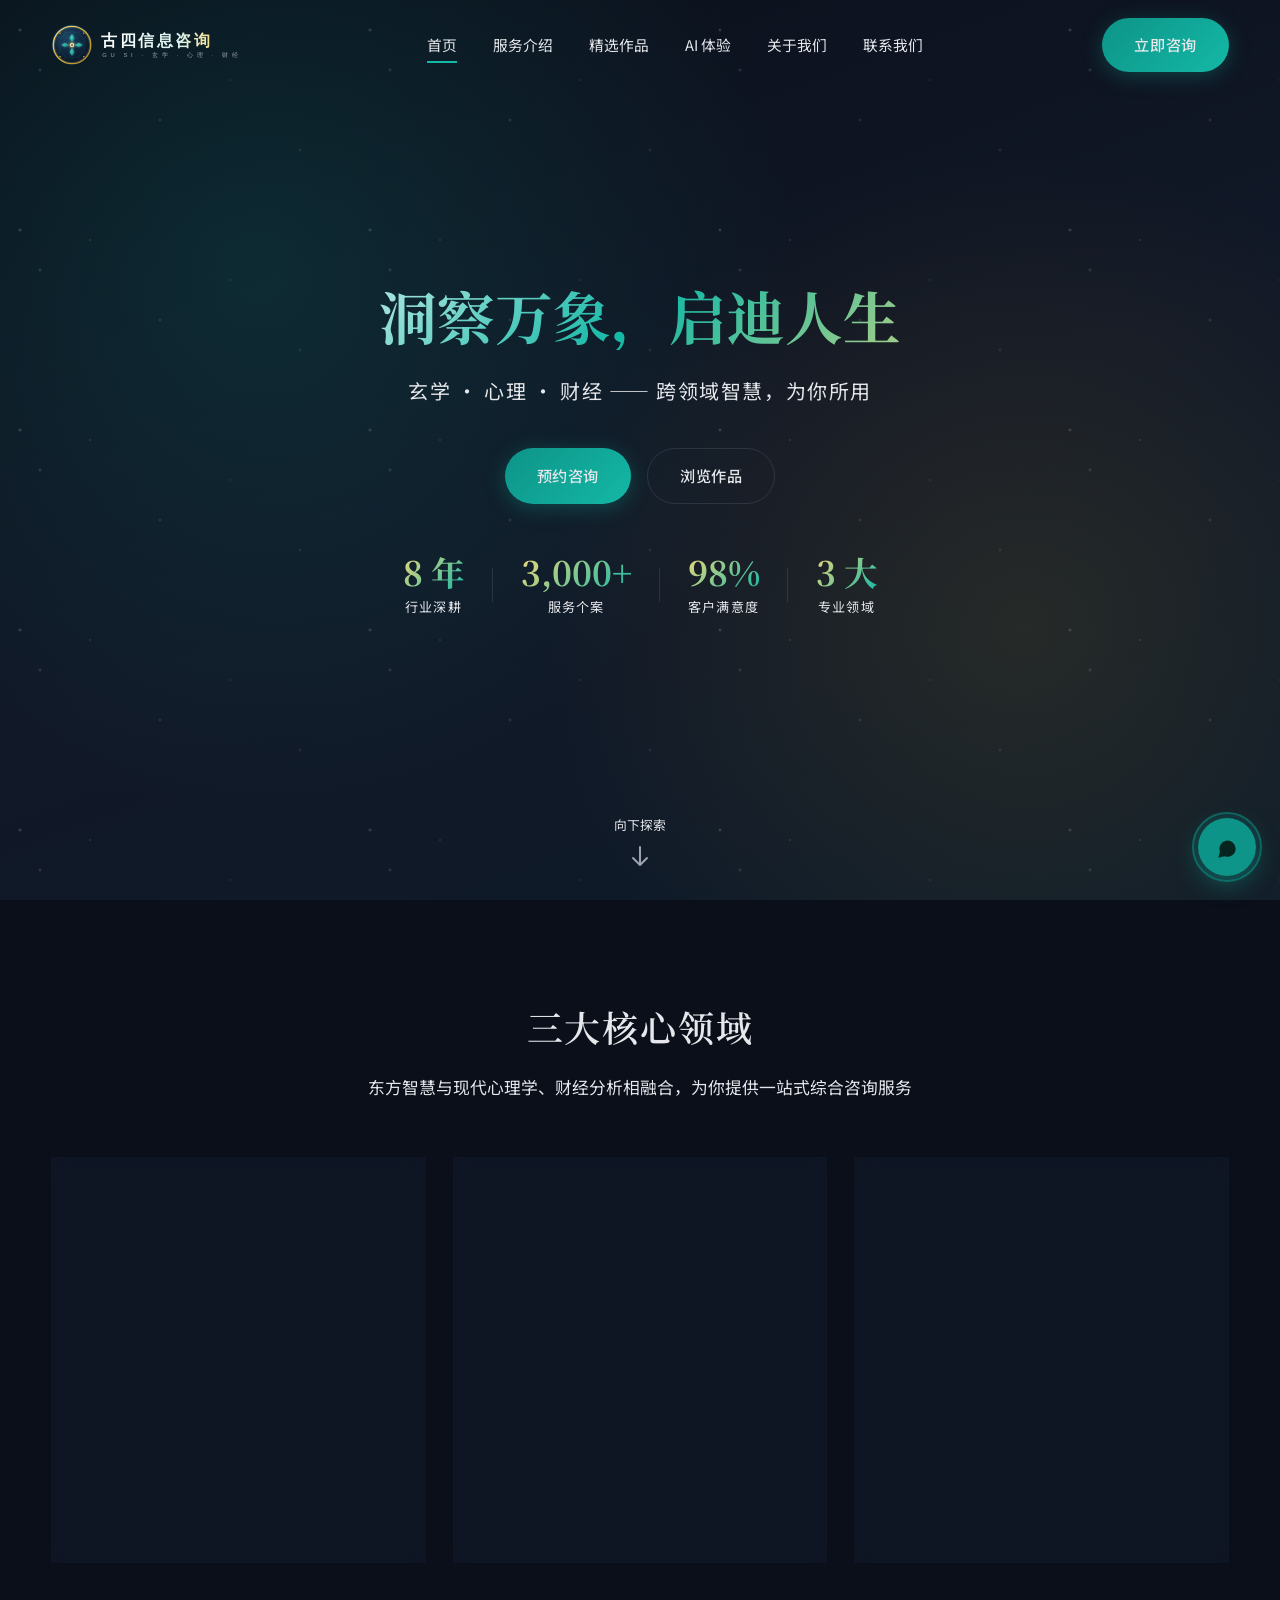
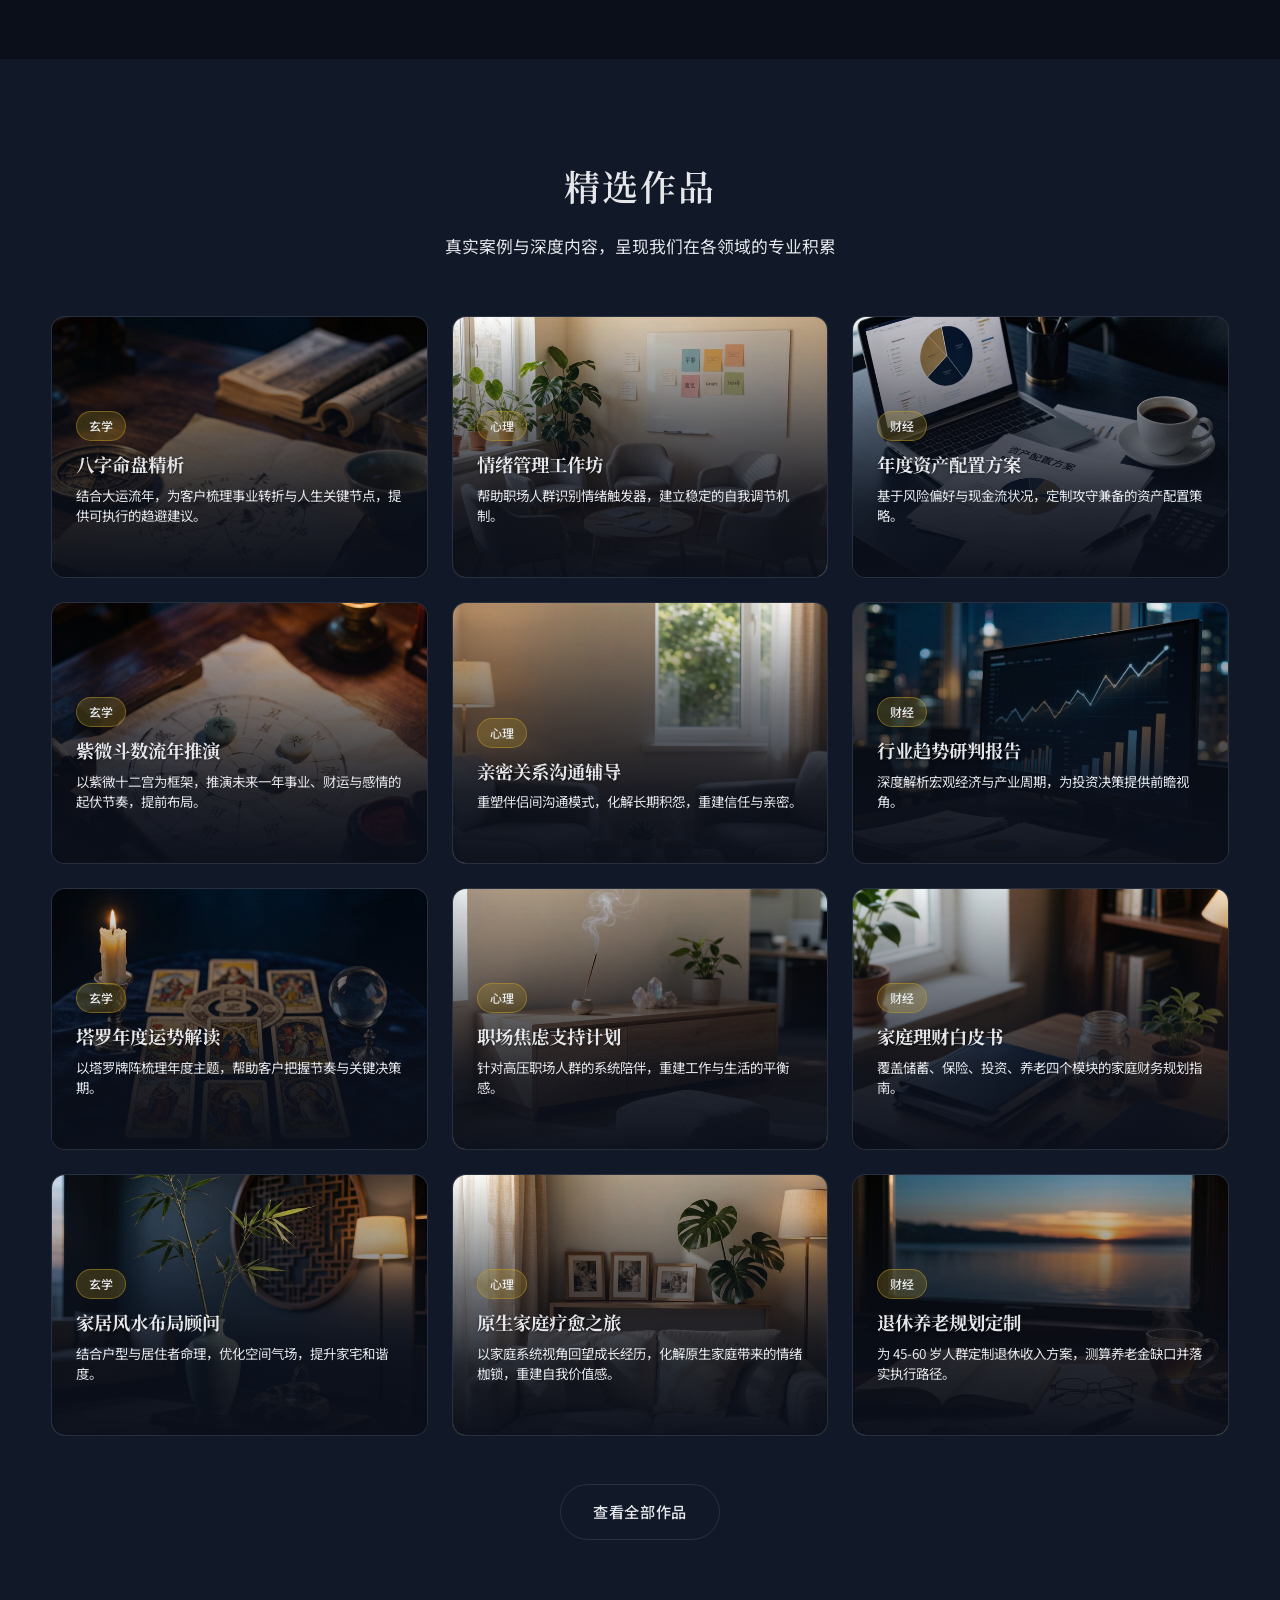
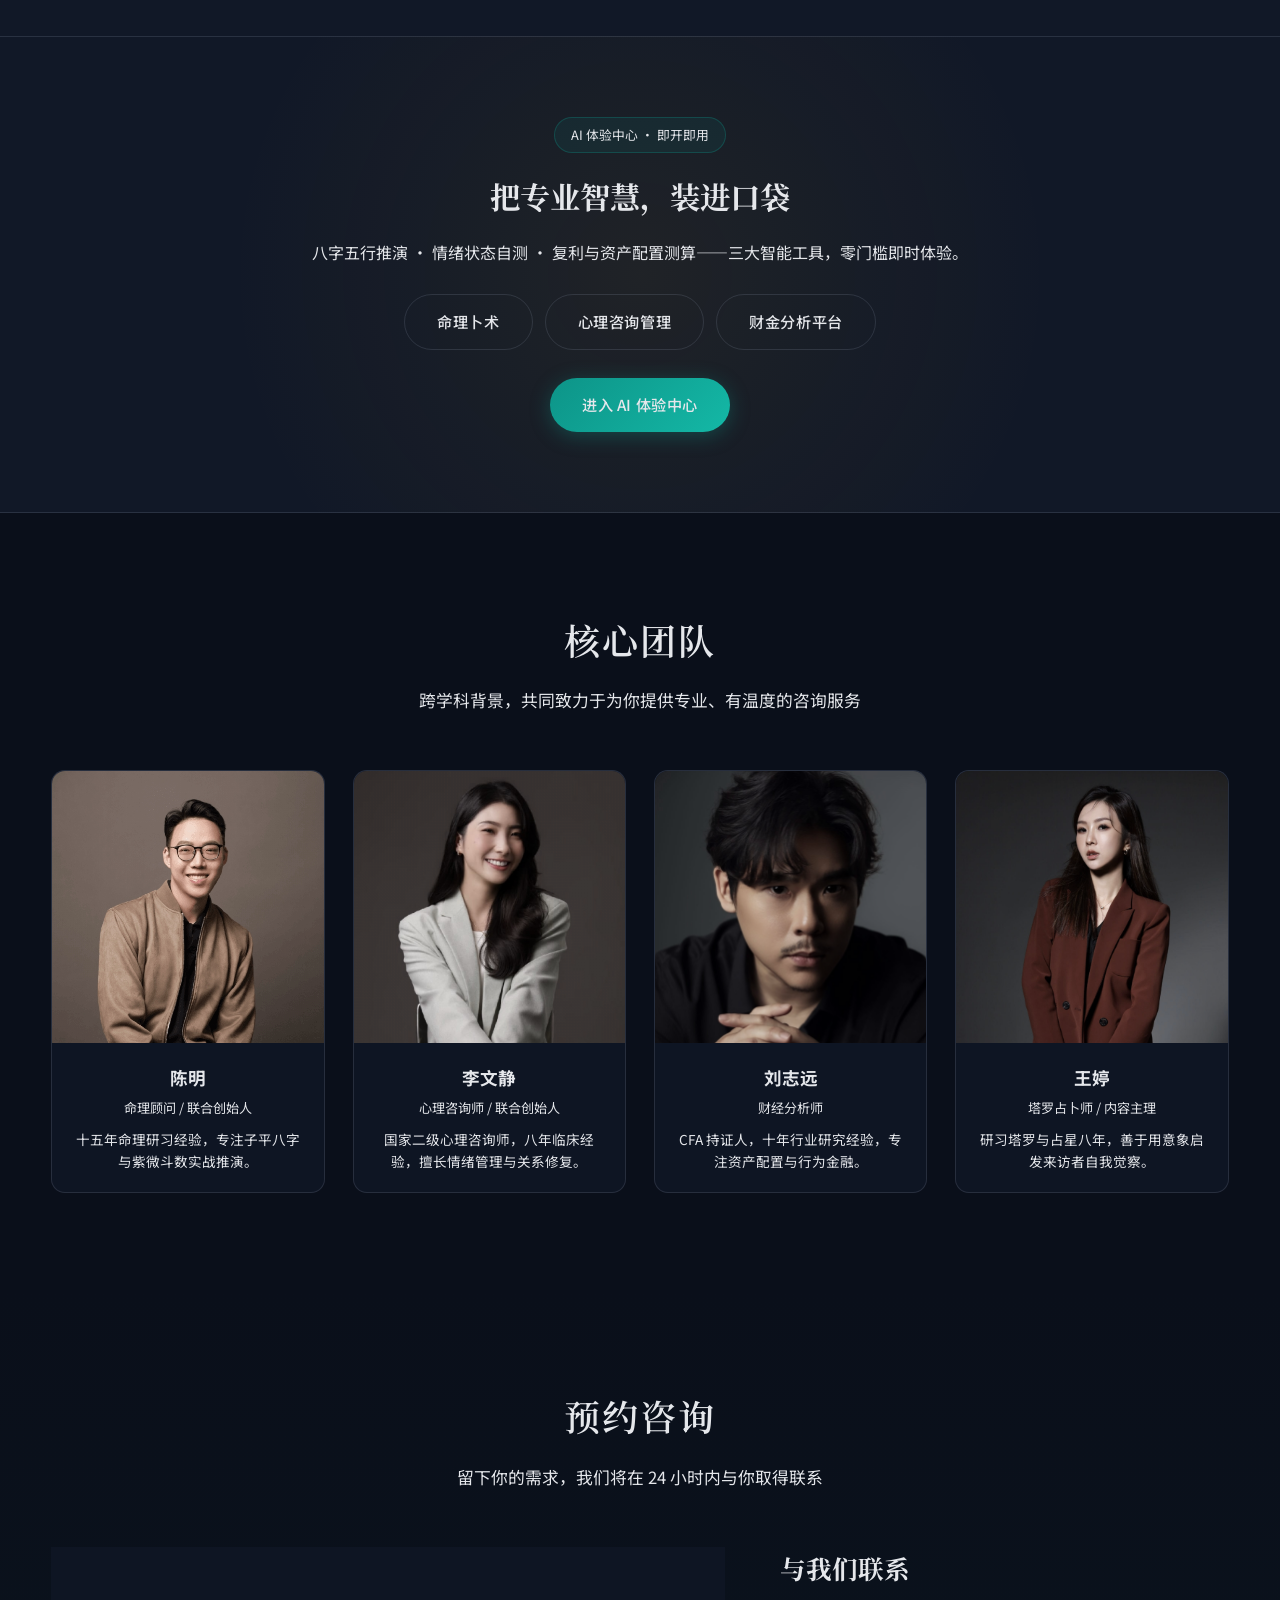
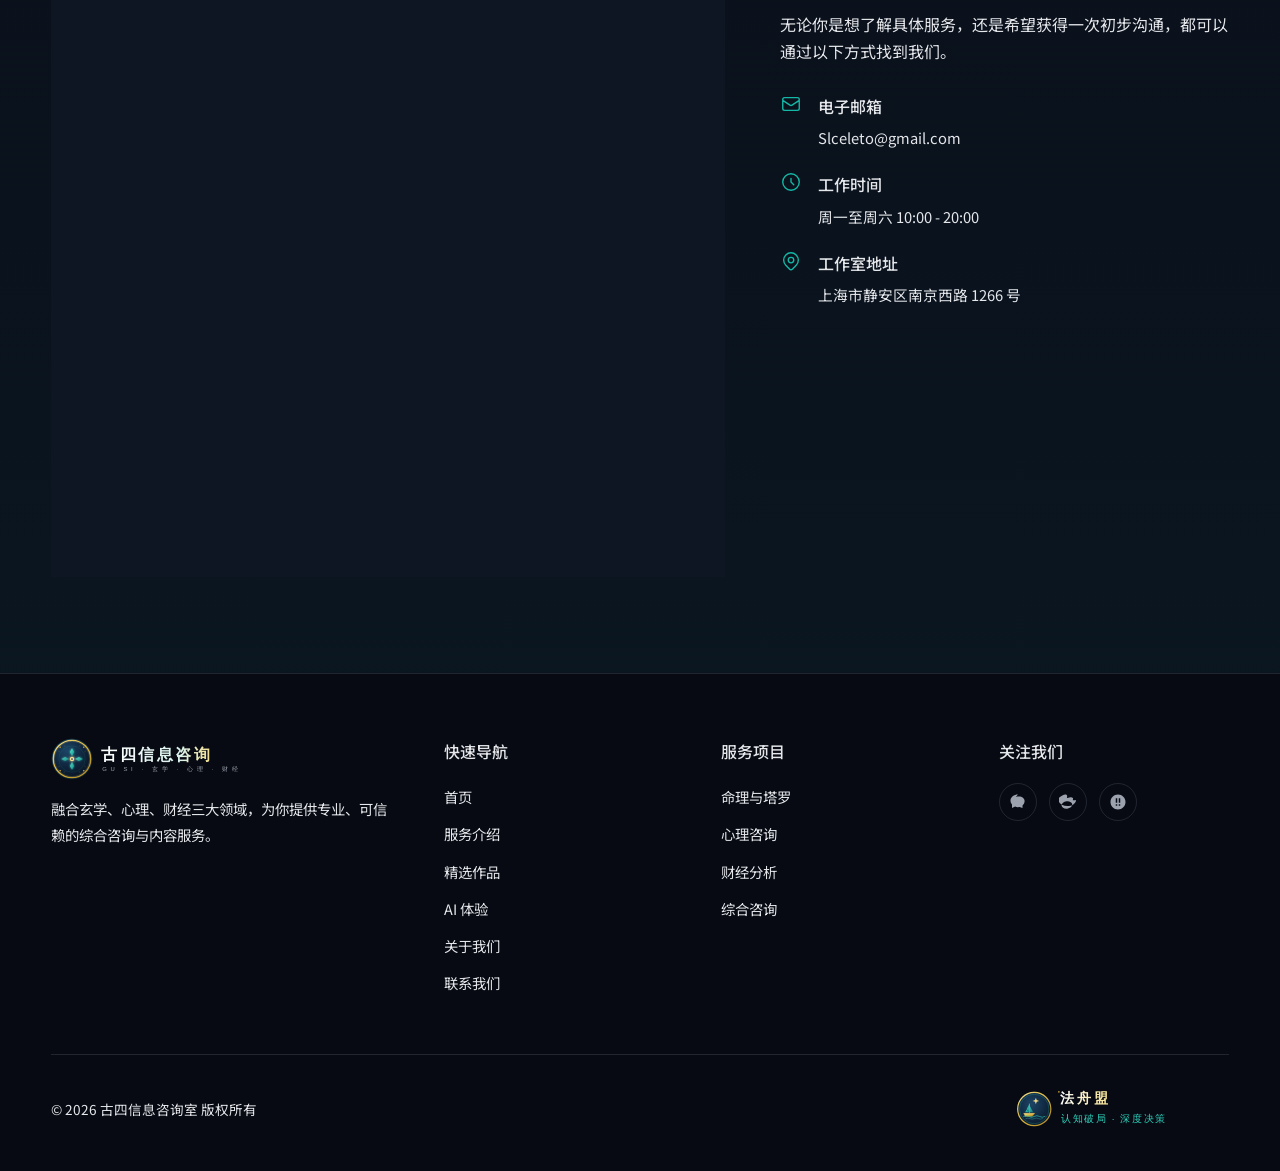
==== commit 84fc6afa: "fix: 手机端首页滚动提示水平居中（fadeInUp 动画覆盖 translateX(-50%) 致偏右） .scroll-hint 原用 left:50% + transform:translat" ====
--- a/index.html
+++ b/index.html
@@ -9,7 +9,7 @@
   <link rel="preconnect" href="https://fonts.googleapis.com">
   <link rel="preconnect" href="https://fonts.gstatic.com" crossorigin>
   <link href="https://fonts.googleapis.com/css2?family=Noto+Sans+SC:wght@300;400;500;600;700&family=Noto+Serif+SC:wght@400;600;700&display=swap" rel="stylesheet">
-  <link rel="stylesheet" href="css/style.css?v=4">
+  <link rel="stylesheet" href="css/style.css?v=5">
 </head>
 <body>
   <header class="header">
--- a/css/style.css
+++ b/css/style.css
@@ -338,8 +338,10 @@
 .scroll-hint {
   position: absolute;
   bottom: 32px;
-  left: 50%;
-  transform: translateX(-50%);
+  left: 0;
+  right: 0;
+  /* 居中不用 transform（left:50%+translateX(-50%)），
+     否则会被 fadeInUp 动画 forwards 最终态覆盖导致偏右 */
   display: flex;
   flex-direction: column;
   align-items: center;
